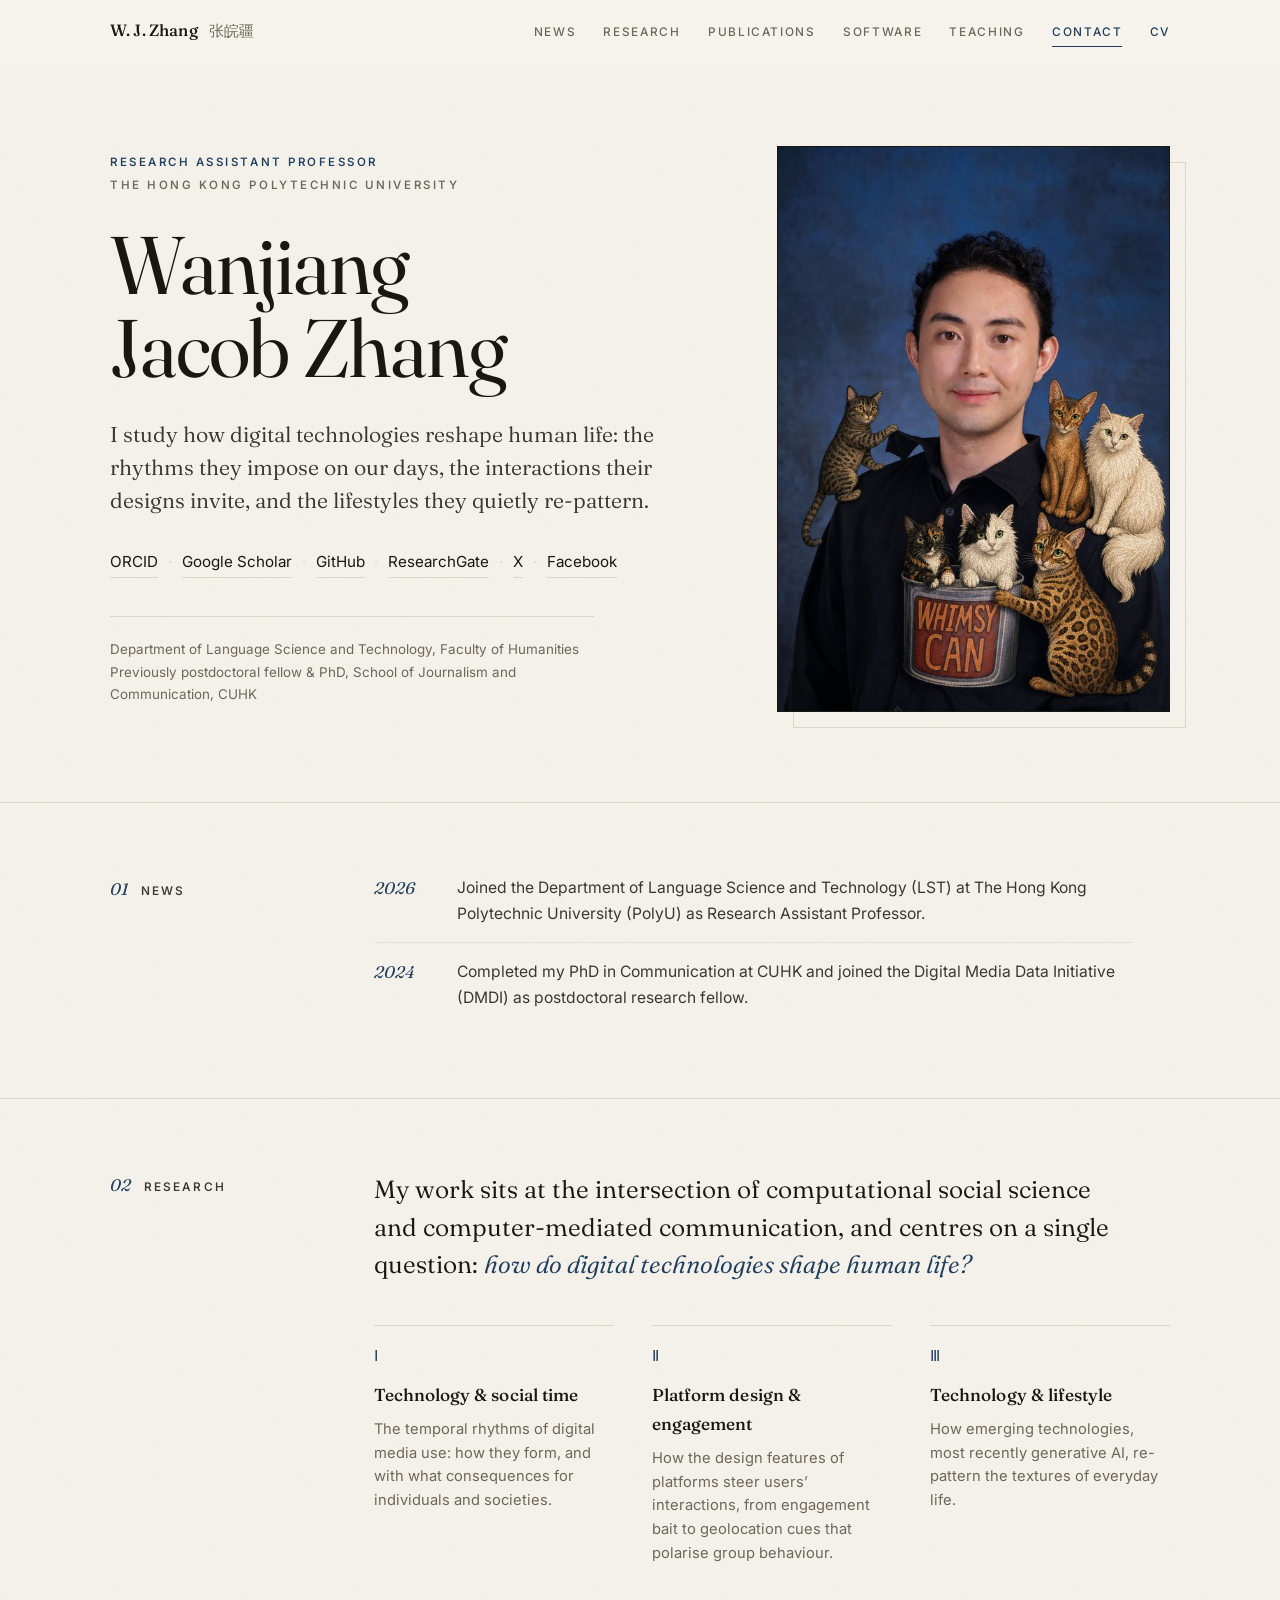
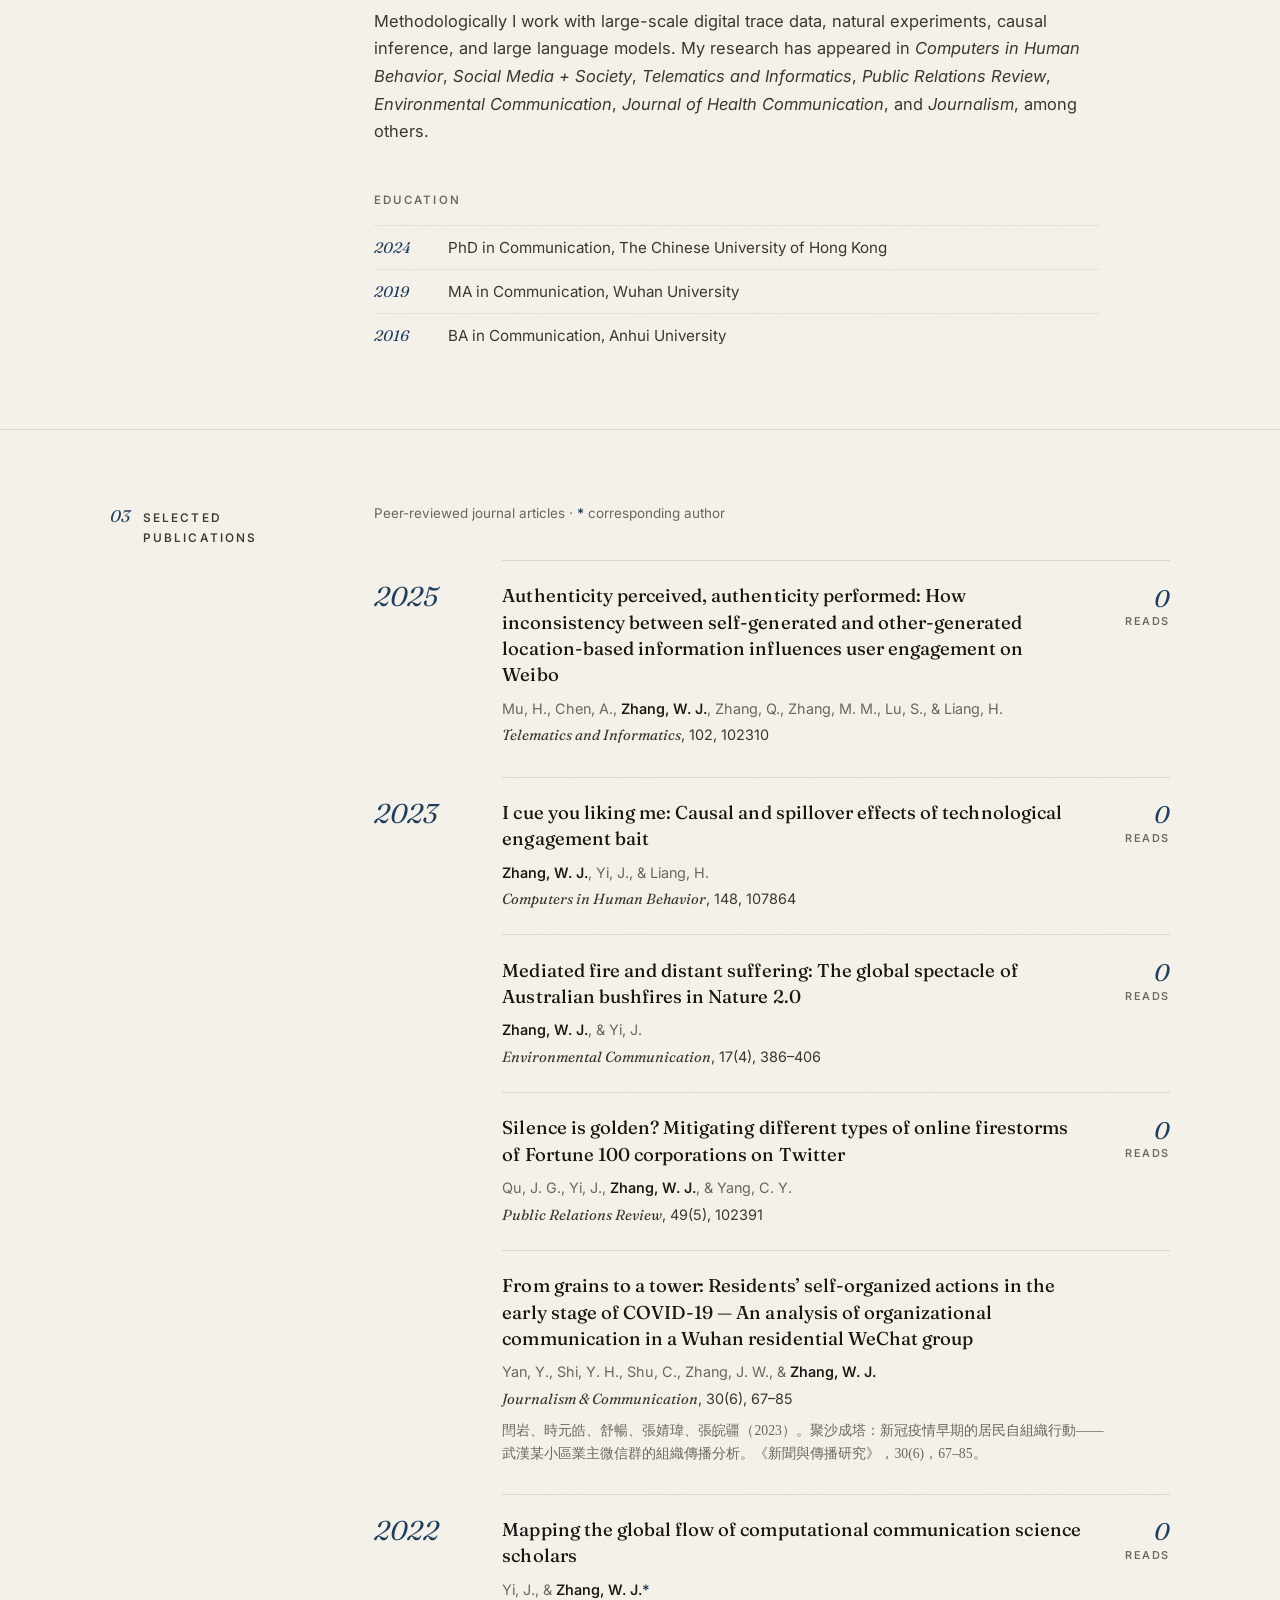
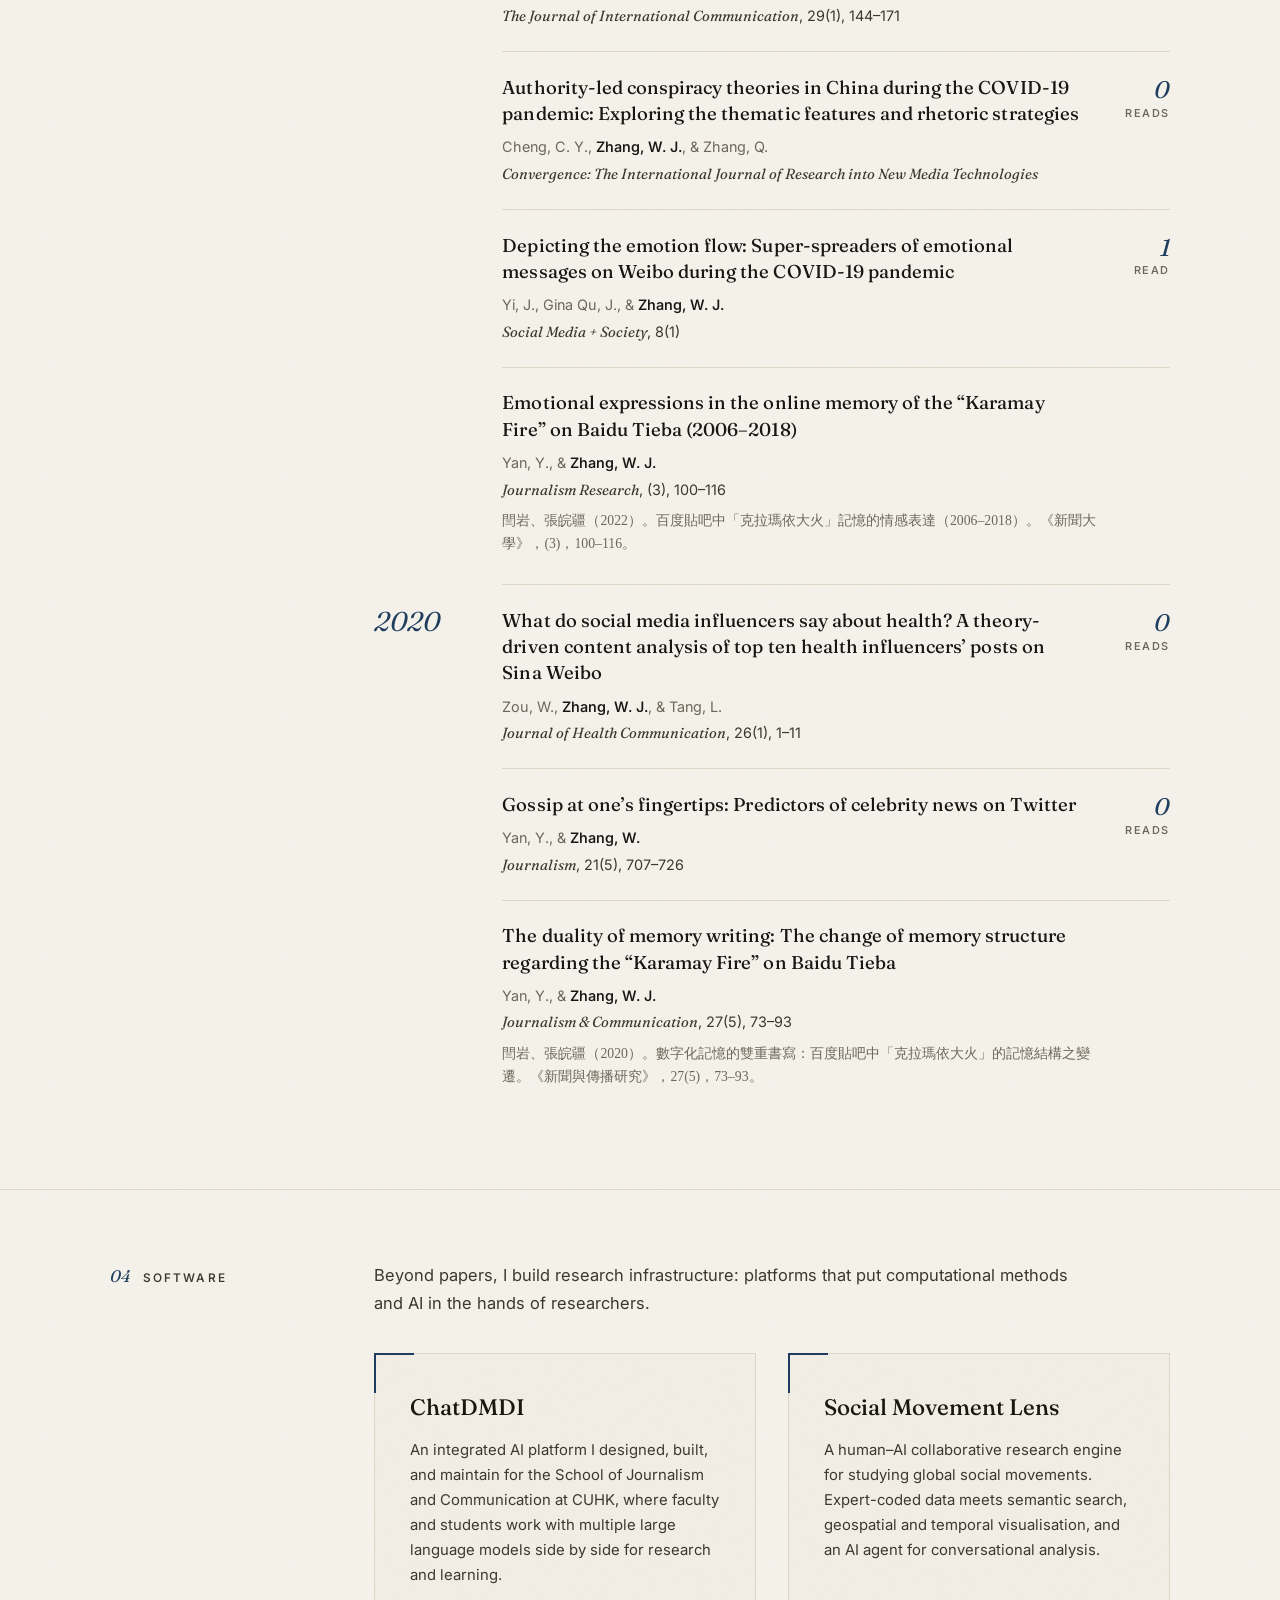
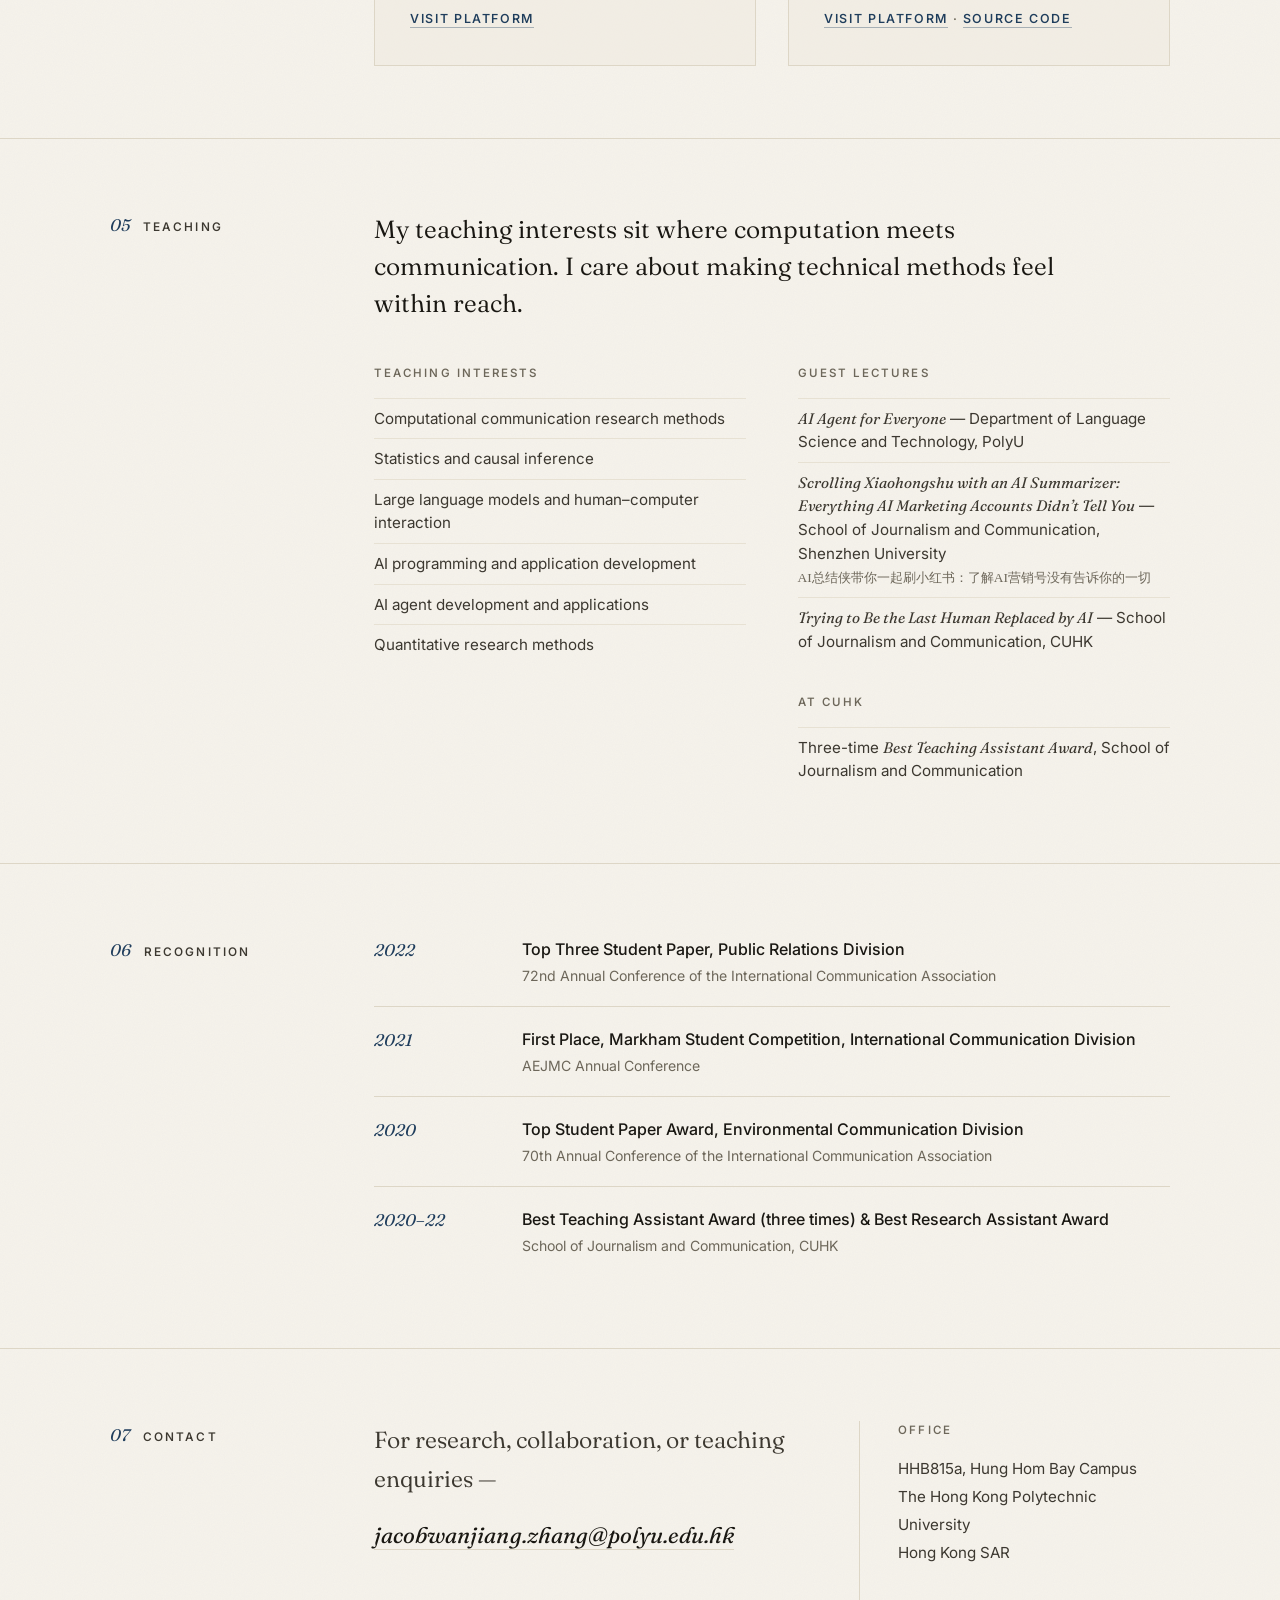
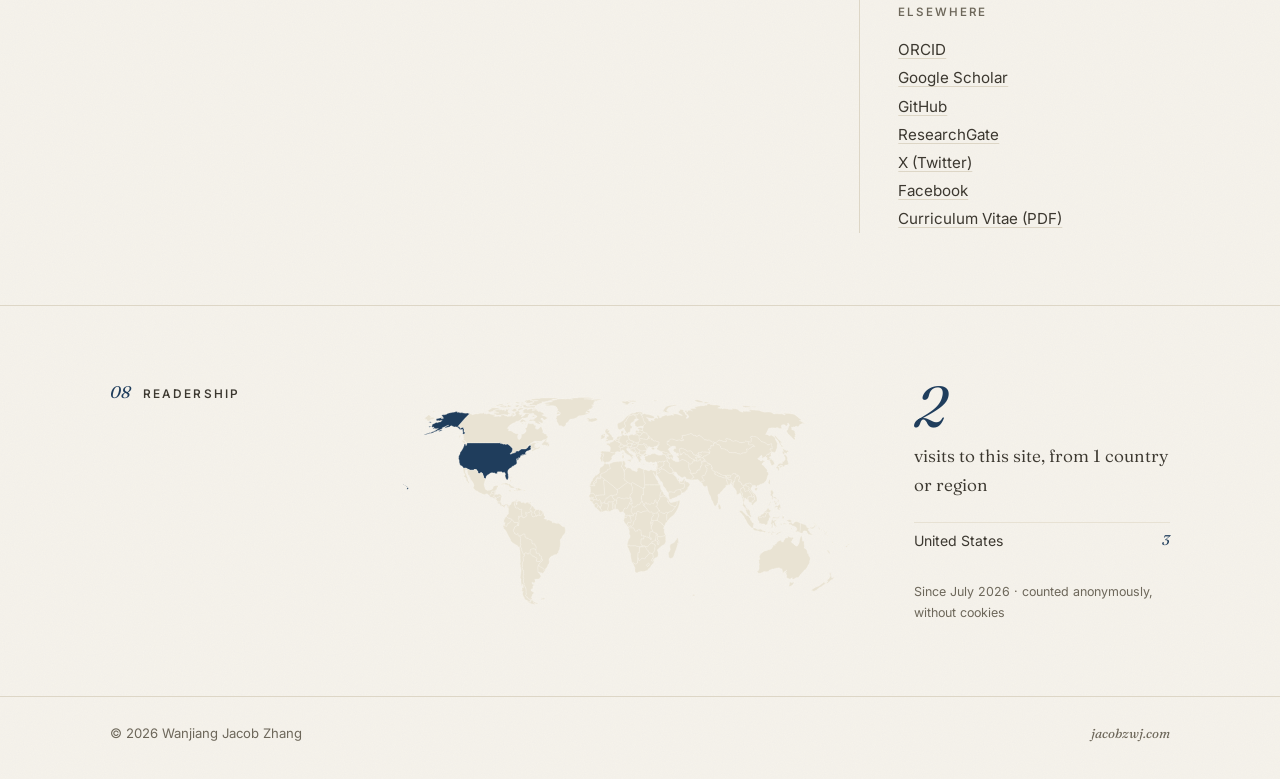
==== index.html @ de534a5e "Update guest lectures (three talks) and simplify CUHK teaching record" ====
<!DOCTYPE html>
<html lang="en">
<head>
<meta charset="utf-8">
<meta name="viewport" content="width=device-width, initial-scale=1">
<title>Wanjiang Jacob Zhang — Computational Social Science</title>
<meta name="description" content="Wanjiang Jacob Zhang (张皖疆) is a Research Assistant Professor at The Hong Kong Polytechnic University studying computational social science, computer-mediated communication, and social time.">
<meta name="keywords" content="Wanjiang Zhang, Jacob Zhang, 张皖疆, Wanjiang Jacob Zhang, PolyU, 香港理工大学, computational social science, 计算社会科学, computer-mediated communication, communication research">
<meta name="author" content="Wanjiang Jacob Zhang">
<link rel="canonical" href="https://jacobzwj.com/">
<link rel="icon" href="assets/favicon.svg" type="image/svg+xml">
<link rel="icon" href="assets/favicon-32.png" type="image/png" sizes="32x32">
<link rel="apple-touch-icon" href="assets/apple-touch-icon.png">
<link rel="preload" href="assets/fonts/fraunces.woff2" as="font" type="font/woff2" crossorigin>
<link rel="preload" href="assets/fonts/inter.woff2" as="font" type="font/woff2" crossorigin>
<meta property="og:type" content="profile">
<meta property="og:title" content="Wanjiang Jacob Zhang — Computational Social Science">
<meta property="og:description" content="Research Assistant Professor, The Hong Kong Polytechnic University. Computational social science · computer-mediated communication · social time.">
<meta property="og:url" content="https://jacobzwj.com/">
<meta property="og:image" content="https://jacobzwj.com/assets/og-card.jpg">
<meta property="og:image:width" content="1200">
<meta property="og:image:height" content="630">
<meta name="twitter:card" content="summary_large_image">
<meta name="twitter:title" content="Wanjiang Jacob Zhang — Computational Social Science">
<meta name="twitter:description" content="Research Assistant Professor, The Hong Kong Polytechnic University.">
<meta name="twitter:image" content="https://jacobzwj.com/assets/og-card.jpg">
<link rel="stylesheet" href="styles.css">
<script type="application/ld+json">
{
  "@context": "https://schema.org",
  "@type": "Person",
  "name": "Wanjiang Jacob Zhang",
  "alternateName": "张皖疆",
  "jobTitle": "Research Assistant Professor",
  "worksFor": {
    "@type": "CollegeOrUniversity",
    "name": "The Hong Kong Polytechnic University",
    "department": "Department of Language Science and Technology"
  },
  "alumniOf": ["The Chinese University of Hong Kong", "Wuhan University", "Anhui University"],
  "email": "jacobwanjiang.zhang@polyu.edu.hk",
  "url": "https://jacobzwj.com/",
  "sameAs": [
    "https://scholar.google.com/citations?user=M3GdAcYAAAAJ",
    "https://orcid.org/0000-0002-6806-8218",
    "https://github.com/Jacobzwj",
    "https://www.researchgate.net/profile/Wanjiang-Zhang",
    "https://x.com/JacobWanjiang",
    "https://www.facebook.com/zhangwanjiang.job"
  ]
}
</script>
</head>
<body>

<header class="site-head" id="top">
  <div class="wrap head-row">
    <a class="brand" href="#top">W.&thinsp;J.&thinsp;Zhang <span class="brand-cjk">张皖疆</span></a>
    <nav class="site-nav" aria-label="Sections">
      <a href="#news">News</a>
      <a href="#research">Research</a>
      <a href="#publications">Publications</a>
      <a href="#software">Software</a>
      <a href="#teaching">Teaching</a>
      <a href="#contact">Contact</a>
      <a class="nav-cv" href="assets/Wanjiang_Jacob_Zhang_CV.pdf" data-goatcounter-click="cv">CV</a>
    </nav>
  </div>
</header>

<main>

<!-- ═══════════ HERO ═══════════ -->
<section class="hero">
  <div class="wrap hero-grid">
    <div class="hero-copy">
      <p class="kicker reveal"><span class="kick-line">Research Assistant Professor</span><span class="kick-line kick-line-2">The Hong Kong Polytechnic University</span></p>
      <h1 class="reveal d1">Wanjiang<br>Jacob&nbsp;Zhang</h1>
      <p class="lede reveal d2">I study how digital technologies reshape human life: the rhythms
      they impose on our days, the interactions their designs invite, and the
      lifestyles they quietly re-pattern.</p>
      <p class="hero-links reveal d3">
        <a href="https://orcid.org/0000-0002-6806-8218" rel="me">ORCID</a>
        <span aria-hidden="true">·</span>
        <a href="https://scholar.google.com/citations?user=M3GdAcYAAAAJ" rel="me">Google&nbsp;Scholar</a>
        <span aria-hidden="true">·</span>
        <a href="https://github.com/Jacobzwj" rel="me">GitHub</a>
        <span aria-hidden="true">·</span>
        <a href="https://www.researchgate.net/profile/Wanjiang-Zhang" rel="me">ResearchGate</a>
        <span aria-hidden="true">·</span>
        <a href="https://x.com/JacobWanjiang" rel="me">X</a>
        <span aria-hidden="true">·</span>
        <a href="https://www.facebook.com/zhangwanjiang.job" rel="me">Facebook</a>
      </p>
      <p class="hero-prov reveal d4">Department of Language Science and Technology, Faculty of Humanities
      <br>Previously postdoctoral fellow &amp; PhD, School of Journalism and Communication, CUHK</p>
    </div>
    <figure class="hero-photo reveal d2">
      <img src="assets/portrait.jpg"
           srcset="assets/portrait-sm.jpg 560w, assets/portrait.jpg 980w"
           sizes="(max-width: 800px) 86vw, 400px"
           alt="Portrait of Wanjiang Jacob Zhang" width="980" height="1411">
    </figure>
  </div>
</section>

<!-- ═══════════ 01 NEWS ═══════════ -->
<section class="section" id="news">
  <div class="wrap section-grid">
    <div class="section-label">
      <span class="sec-no">01</span>
      <span class="sec-name">News</span>
    </div>
    <div class="section-body">
      <ul class="news-list">
        <li class="reveal">
          <span class="news-date">2026</span>
          <p>Joined the Department of Language Science and Technology (LST) at The Hong Kong
          Polytechnic University (PolyU) as Research Assistant Professor.</p>
        </li>
        <li class="reveal">
          <span class="news-date">2024</span>
          <p>Completed my PhD in Communication at CUHK and joined the Digital Media Data
          Initiative (DMDI) as postdoctoral research fellow.</p>
        </li>
      </ul>
    </div>
  </div>
</section>

<!-- ═══════════ 02 RESEARCH ═══════════ -->
<section class="section" id="research">
  <div class="wrap section-grid">
    <div class="section-label">
      <span class="sec-no">02</span>
      <span class="sec-name">Research</span>
    </div>
    <div class="section-body">
      <p class="prose-lg reveal">My work sits at the intersection of computational social science and
      computer-mediated communication, and centres on a single question:
      <em>how do digital technologies shape human life?</em></p>

      <div class="areas">
        <div class="area reveal">
          <span class="area-no">Ⅰ</span>
          <h3>Technology &amp; social time</h3>
          <p>The temporal rhythms of digital media use: how they form, and with
          what consequences for individuals and societies.</p>
        </div>
        <div class="area reveal">
          <span class="area-no">Ⅱ</span>
          <h3>Platform design &amp; engagement</h3>
          <p>How the design features of platforms steer users’ interactions,
          from engagement bait to geolocation cues that polarise group behaviour.</p>
        </div>
        <div class="area reveal">
          <span class="area-no">Ⅲ</span>
          <h3>Technology &amp; lifestyle</h3>
          <p>How emerging technologies, most recently generative AI,
          re-pattern the textures of everyday life.</p>
        </div>
      </div>

      <p class="prose reveal">Methodologically I work with large-scale digital trace data, natural
      experiments, causal inference, and large language models. My research has appeared in
      <em>Computers in Human Behavior</em>, <em>Social Media&nbsp;+&nbsp;Society</em>,
      <em>Telematics and Informatics</em>, <em>Public Relations Review</em>,
      <em>Environmental Communication</em>, <em>Journal of Health Communication</em>,
      and <em>Journalism</em>, among others.</p>

      <div class="edu reveal">
        <h4 class="mini-head">Education</h4>
        <ul class="edu-list">
          <li><span class="edu-year">2024</span><span>PhD in Communication, The Chinese University of Hong Kong</span></li>
          <li><span class="edu-year">2019</span><span>MA in Communication, Wuhan University</span></li>
          <li><span class="edu-year">2016</span><span>BA in Communication, Anhui University</span></li>
        </ul>
      </div>
    </div>
  </div>
</section>

<!-- ═══════════ 03 PUBLICATIONS ═══════════ -->
<section class="section" id="publications">
  <div class="wrap section-grid">
    <div class="section-label">
      <span class="sec-no">03</span>
      <span class="sec-name">Selected publications</span>
    </div>
    <div class="section-body">
      <p class="note reveal">Peer-reviewed journal articles · <span class="ast">*</span> corresponding author</p>

      <div class="year-group reveal">
        <span class="year">2025</span>
        <div class="pubs">
          <article class="pub" data-paper="paper/authenticity-weibo">
            <h3><a href="https://doi.org/10.1016/j.tele.2025.102310" data-goatcounter-click="paper/authenticity-weibo">Authenticity perceived, authenticity performed: How inconsistency between self-generated and other-generated location-based information influences user engagement on Weibo</a></h3>
            <p class="authors">Mu, H., Chen, A., <strong>Zhang, W. J.</strong>, Zhang, Q., Zhang, M. M., Lu, S., &amp; Liang, H.</p>
            <p class="meta"><em>Telematics and Informatics</em>, 102, 102310</p>
          </article>
        </div>
      </div>

      <div class="year-group reveal">
        <span class="year">2023</span>
        <div class="pubs">
          <article class="pub" data-paper="paper/engagement-bait">
            <h3><a href="https://doi.org/10.1016/j.chb.2023.107864" data-goatcounter-click="paper/engagement-bait">I cue you liking me: Causal and spillover effects of technological engagement bait</a></h3>
            <p class="authors"><strong>Zhang, W. J.</strong>, Yi, J., &amp; Liang, H.</p>
            <p class="meta"><em>Computers in Human Behavior</em>, 148, 107864</p>
          </article>
          <article class="pub" data-paper="paper/mediated-fire">
            <h3><a href="https://doi.org/10.1080/17524032.2023.2195100" data-goatcounter-click="paper/mediated-fire">Mediated fire and distant suffering: The global spectacle of Australian bushfires in Nature 2.0</a></h3>
            <p class="authors"><strong>Zhang, W. J.</strong>, &amp; Yi, J.</p>
            <p class="meta"><em>Environmental Communication</em>, 17(4), 386–406</p>
          </article>
          <article class="pub" data-paper="paper/online-firestorms">
            <h3><a href="https://doi.org/10.1016/j.pubrev.2023.102391" data-goatcounter-click="paper/online-firestorms">Silence is golden? Mitigating different types of online firestorms of Fortune 100 corporations on Twitter</a></h3>
            <p class="authors">Qu, J. G., Yi, J., <strong>Zhang, W. J.</strong>, &amp; Yang, C. Y.</p>
            <p class="meta"><em>Public Relations Review</em>, 49(5), 102391</p>
          </article>
          <article class="pub">
            <h3>From grains to a tower: Residents’ self-organized actions in the early stage of COVID-19 — An analysis of organizational communication in a Wuhan residential WeChat group</h3>
            <p class="authors">Yan, Y., Shi, Y. H., Shu, C., Zhang, J. W., &amp; <strong>Zhang, W. J.</strong></p>
            <p class="meta"><em>Journalism &amp; Communication</em>, 30(6), 67–85</p>
            <p class="zh">閆岩、時元皓、舒暢、張婧瑋、張皖疆（2023）。聚沙成塔：新冠疫情早期的居民自組織行動——武漢某小區業主微信群的組織傳播分析。《新聞與傳播研究》，30(6)，67–85。</p>
          </article>
        </div>
      </div>

      <div class="year-group reveal">
        <span class="year">2022</span>
        <div class="pubs">
          <article class="pub" data-paper="paper/ccs-scholars">
            <h3><a href="https://doi.org/10.1080/13216597.2022.2160780" data-goatcounter-click="paper/ccs-scholars">Mapping the global flow of computational communication science scholars</a></h3>
            <p class="authors">Yi, J., &amp; <strong>Zhang, W. J.</strong><span class="ast">*</span></p>
            <p class="meta"><em>The Journal of International Communication</em>, 29(1), 144–171</p>
          </article>
          <article class="pub" data-paper="paper/conspiracy-theories">
            <h3><a href="https://doi.org/10.1177/13548565221102592" data-goatcounter-click="paper/conspiracy-theories">Authority-led conspiracy theories in China during the COVID-19 pandemic: Exploring the thematic features and rhetoric strategies</a></h3>
            <p class="authors">Cheng, C. Y., <strong>Zhang, W. J.</strong>, &amp; Zhang, Q.</p>
            <p class="meta"><em>Convergence: The International Journal of Research into New Media Technologies</em></p>
          </article>
          <article class="pub" data-paper="paper/emotion-flow">
            <h3><a href="https://doi.org/10.1177/20563051221084950" data-goatcounter-click="paper/emotion-flow">Depicting the emotion flow: Super-spreaders of emotional messages on Weibo during the COVID-19 pandemic</a></h3>
            <p class="authors">Yi, J., Gina Qu, J., &amp; <strong>Zhang, W. J.</strong></p>
            <p class="meta"><em>Social Media&nbsp;+&nbsp;Society</em>, 8(1)</p>
          </article>
          <article class="pub">
            <h3>Emotional expressions in the online memory of the “Karamay Fire” on Baidu Tieba (2006–2018)</h3>
            <p class="authors">Yan, Y., &amp; <strong>Zhang, W. J.</strong></p>
            <p class="meta"><em>Journalism Research</em>, (3), 100–116</p>
            <p class="zh">閆岩、張皖疆（2022）。百度貼吧中「克拉瑪依大火」記憶的情感表達（2006–2018）。《新聞大學》，(3)，100–116。</p>
          </article>
        </div>
      </div>

      <div class="year-group reveal">
        <span class="year">2020</span>
        <div class="pubs">
          <article class="pub" data-paper="paper/health-influencers">
            <h3><a href="https://doi.org/10.1080/10810730.2020.1865486" data-goatcounter-click="paper/health-influencers">What do social media influencers say about health? A theory-driven content analysis of top ten health influencers’ posts on Sina Weibo</a></h3>
            <p class="authors">Zou, W., <strong>Zhang, W. J.</strong>, &amp; Tang, L.</p>
            <p class="meta"><em>Journal of Health Communication</em>, 26(1), 1–11</p>
          </article>
          <article class="pub" data-paper="paper/celebrity-gossip">
            <h3><a href="https://doi.org/10.1177/1464884918791349" data-goatcounter-click="paper/celebrity-gossip">Gossip at one’s fingertips: Predictors of celebrity news on Twitter</a></h3>
            <p class="authors">Yan, Y., &amp; <strong>Zhang, W.</strong></p>
            <p class="meta"><em>Journalism</em>, 21(5), 707–726</p>
          </article>
          <article class="pub">
            <h3>The duality of memory writing: The change of memory structure regarding the “Karamay Fire” on Baidu Tieba</h3>
            <p class="authors">Yan, Y., &amp; <strong>Zhang, W. J.</strong></p>
            <p class="meta"><em>Journalism &amp; Communication</em>, 27(5), 73–93</p>
            <p class="zh">閆岩、張皖疆（2020）。數字化記憶的雙重書寫：百度貼吧中「克拉瑪依大火」的記憶結構之變遷。《新聞與傳播研究》，27(5)，73–93。</p>
          </article>
        </div>
      </div>

    </div>
  </div>
</section>

<!-- ═══════════ 04 SOFTWARE ═══════════ -->
<section class="section" id="software">
  <div class="wrap section-grid">
    <div class="section-label">
      <span class="sec-no">04</span>
      <span class="sec-name">Software</span>
    </div>
    <div class="section-body">
      <p class="prose reveal soft-intro">Beyond papers, I build research infrastructure: platforms that put
      computational methods and AI in the hands of researchers.</p>

      <div class="soft-grid">
        <div class="feature reveal">
          <h3 class="feature-title"><a href="https://chatdmdi.com.cuhk.edu.hk/">ChatDMDI</a></h3>
          <p class="prose">An integrated AI platform I designed, built, and maintain for the School of
          Journalism and Communication at CUHK, where faculty and students work with
          multiple large language models side by side for research and learning.</p>
          <p class="feature-links"><a href="https://chatdmdi.com.cuhk.edu.hk/">Visit platform</a></p>
        </div>
        <div class="feature reveal">
          <h3 class="feature-title"><a href="https://social-movement-lens.vercel.app/">Social Movement Lens</a></h3>
          <p class="prose">A human–AI collaborative research engine for studying global social
          movements. Expert-coded data meets semantic search, geospatial and temporal
          visualisation, and an AI agent for conversational analysis.</p>
          <p class="feature-links"><a href="https://social-movement-lens.vercel.app/">Visit platform</a> · <a href="https://github.com/Jacobzwj/SocialMovementLens">Source code</a></p>
        </div>
      </div>

    </div>
  </div>
</section>

<!-- ═══════════ 05 TEACHING ═══════════ -->
<section class="section" id="teaching">
  <div class="wrap section-grid">
    <div class="section-label">
      <span class="sec-no">05</span>
      <span class="sec-name">Teaching</span>
    </div>
    <div class="section-body">

      <p class="prose-lg reveal">My teaching interests sit where computation meets communication.
      I care about making technical methods feel within reach.</p>

      <div class="teach-cols reveal">
        <div>
          <h4 class="mini-head">Teaching interests</h4>
          <ul class="plain-list">
            <li>Computational communication research methods</li>
            <li>Statistics and causal inference</li>
            <li>Large language models and human–computer interaction</li>
            <li>AI programming and application development</li>
            <li>AI agent development and applications</li>
            <li>Quantitative research methods</li>
          </ul>
        </div>
        <div>
          <h4 class="mini-head">Guest lectures</h4>
          <ul class="plain-list">
            <li><em>AI Agent for Everyone</em> — Department of Language Science and Technology, PolyU</li>
            <li><em>Scrolling Xiaohongshu with an AI Summarizer: Everything AI Marketing Accounts Didn’t Tell You</em> — School of Journalism and Communication, Shenzhen University<br><span class="zh-sub">AI总结侠带你一起刷小红书：了解AI营销号没有告诉你的一切</span></li>
            <li><em>Trying to Be the Last Human Replaced by AI</em> — School of Journalism and Communication, CUHK</li>
          </ul>
          <h4 class="mini-head">At CUHK</h4>
          <ul class="plain-list">
            <li>Three-time <em>Best Teaching Assistant Award</em>, School of Journalism and Communication</li>
          </ul>
        </div>
      </div>

    </div>
  </div>
</section>

<!-- ═══════════ 06 RECOGNITION ═══════════ -->
<section class="section" id="recognition">
  <div class="wrap section-grid">
    <div class="section-label">
      <span class="sec-no">06</span>
      <span class="sec-name">Recognition</span>
    </div>
    <div class="section-body">
      <ul class="awards">
        <li class="reveal">
          <span class="award-year">2022</span>
          <div>
            <p class="award-name">Top Three Student Paper, Public Relations Division</p>
            <p class="award-org">72nd Annual Conference of the International Communication Association</p>
          </div>
        </li>
        <li class="reveal">
          <span class="award-year">2021</span>
          <div>
            <p class="award-name">First Place, Markham Student Competition, International Communication Division</p>
            <p class="award-org">AEJMC Annual Conference</p>
          </div>
        </li>
        <li class="reveal">
          <span class="award-year">2020</span>
          <div>
            <p class="award-name">Top Student Paper Award, Environmental Communication Division</p>
            <p class="award-org">70th Annual Conference of the International Communication Association</p>
          </div>
        </li>
        <li class="reveal">
          <span class="award-year">2020–22</span>
          <div>
            <p class="award-name">Best Teaching Assistant Award (three times) &amp; Best Research Assistant Award</p>
            <p class="award-org">School of Journalism and Communication, CUHK</p>
          </div>
        </li>
      </ul>
    </div>
  </div>
</section>

<!-- ═══════════ 06 CONTACT ═══════════ -->
<section class="section contact" id="contact">
  <div class="wrap section-grid">
    <div class="section-label">
      <span class="sec-no">07</span>
      <span class="sec-name">Contact</span>
    </div>
    <div class="section-body">
      <div class="contact-grid">
        <div class="reveal">
          <p class="contact-lede">For research, collaboration, or teaching enquiries —</p>
          <p class="contact-email"><a href="mailto:jacobwanjiang.zhang@polyu.edu.hk">jacobwanjiang.zhang@polyu.edu.hk</a></p>
        </div>
        <div class="contact-side reveal">
          <div>
            <h4 class="mini-head">Office</h4>
            <p class="prose">HHB815a, Hung Hom Bay Campus<br>
            The Hong Kong Polytechnic University<br>Hong Kong SAR</p>
          </div>
          <div>
            <h4 class="mini-head">Elsewhere</h4>
            <p class="prose">
              <a href="https://orcid.org/0000-0002-6806-8218">ORCID</a><br>
              <a href="https://scholar.google.com/citations?user=M3GdAcYAAAAJ">Google Scholar</a><br>
              <a href="https://github.com/Jacobzwj">GitHub</a><br>
              <a href="https://www.researchgate.net/profile/Wanjiang-Zhang">ResearchGate</a><br>
              <a href="https://x.com/JacobWanjiang">X (Twitter)</a><br>
              <a href="https://www.facebook.com/zhangwanjiang.job">Facebook</a><br>
              <a href="assets/Wanjiang_Jacob_Zhang_CV.pdf" data-goatcounter-click="cv">Curriculum Vitae (PDF)</a>
            </p>
          </div>
        </div>
      </div>
    </div>
  </div>
</section>

<!-- ═══════════ 08 READERSHIP ═══════════ -->
<section class="section readership" id="readership">
  <div class="wrap section-grid">
    <div class="section-label">
      <span class="sec-no">08</span>
      <span class="sec-name">Readership</span>
    </div>
    <div class="section-body">
      <div class="reader-grid">
        <figure class="reader-map reveal" id="reader-map" aria-label="World map of visitor locations"></figure>
        <div class="reader-side reveal">
          <p class="reader-count"><span class="reader-big" id="r-visits">—</span></p>
          <p class="reader-sub">visits to this site<span id="r-countries"></span></p>
          <ul class="reader-top" id="r-top"></ul>
          <p class="reader-note">Since July 2026 · counted anonymously, without cookies</p>
        </div>
      </div>
    </div>
  </div>
</section>

</main>

<footer class="site-foot">
  <div class="wrap foot-row">
    <p>© 2026 Wanjiang Jacob Zhang</p>
    <p class="foot-colophon">jacobzwj.com</p>
  </div>
</footer>

<script src="script.js" defer></script>
<script data-goatcounter="https://jacobzwj.goatcounter.com/count" async src="https://gc.zgo.at/count.js"></script>
</body>
</html>
---- styles.css ----
/* ─────────────────────────────────────────────
   Wanjiang Jacob Zhang · jacobzwj.com
   Editorial system: warm paper, ink, Prussian blue.
   Set in Fraunces (display) & Inter (text).
   ───────────────────────────────────────────── */

@font-face {
  font-family: "Fraunces";
  src: url("assets/fonts/fraunces.woff2") format("woff2");
  font-weight: 300 700;
  font-style: normal;
  font-display: swap;
}
@font-face {
  font-family: "Fraunces";
  src: url("assets/fonts/fraunces-italic.woff2") format("woff2");
  font-weight: 300 700;
  font-style: italic;
  font-display: swap;
}
@font-face {
  font-family: "Inter";
  src: url("assets/fonts/inter.woff2") format("woff2");
  font-weight: 300 700;
  font-style: normal;
  font-display: swap;
}
@font-face {
  font-family: "Inter";
  src: url("assets/fonts/inter-italic.woff2") format("woff2");
  font-weight: 300 700;
  font-style: italic;
  font-display: swap;
}

:root {
  --paper: #f6f3ec;
  --paper-deep: #efeadf;
  --ink: #191712;
  --ink-soft: #3c3830;
  --muted: #6d675a;
  --line: #ddd6c6;
  --line-soft: #e7e1d3;
  --accent: #1f3d5c;
  --accent-soft: #48627e;
  --serif: "Fraunces", "Songti SC", "SimSun", Georgia, serif;
  --sans: "Inter", "PingFang SC", "Microsoft YaHei", system-ui, sans-serif;
  --cjk-serif: "Songti SC", "STSong", "SimSun", serif;
}

* { margin: 0; padding: 0; box-sizing: border-box; }

html { scroll-behavior: smooth; scroll-padding-top: 5.5rem; }

body {
  font-family: var(--sans);
  font-optical-sizing: auto;
  font-size: 16.5px;
  line-height: 1.68;
  color: var(--ink);
  background-color: var(--paper);
  background-image: url("data:image/svg+xml,%3Csvg xmlns='http://www.w3.org/2000/svg' width='240' height='240'%3E%3Cfilter id='n'%3E%3CfeTurbulence type='fractalNoise' baseFrequency='0.9' numOctaves='2' stitchTiles='stitch'/%3E%3CfeColorMatrix values='0 0 0 0 0.35 0 0 0 0 0.33 0 0 0 0 0.28 0 0 0 0.045 0'/%3E%3C/filter%3E%3Crect width='240' height='240' filter='url(%23n)'/%3E%3C/svg%3E");
  -webkit-font-smoothing: antialiased;
  text-rendering: optimizeLegibility;
}

::selection { background: rgba(31, 61, 92, .18); }

.wrap {
  max-width: 1180px;
  margin-inline: auto;
  padding-inline: clamp(22px, 5vw, 60px);
}

a { color: inherit; }

/* ── Header ─────────────────────────────── */

.site-head {
  position: sticky;
  top: 0;
  z-index: 20;
  background: color-mix(in srgb, var(--paper) 92%, transparent);
  backdrop-filter: blur(6px);
  border-bottom: 1px solid transparent;
  transition: border-color .3s ease;
}
.site-head.scrolled { border-bottom-color: var(--line); }

.head-row {
  display: flex;
  align-items: baseline;
  justify-content: space-between;
  gap: 1rem;
  padding-block: 1.05rem;
}

.brand {
  font-family: var(--serif);
  font-weight: 500;
  font-size: 1.02rem;
  letter-spacing: .01em;
  text-decoration: none;
}
.brand-cjk {
  font-family: var(--cjk-serif);
  font-weight: 400;
  color: var(--muted);
  margin-left: .45em;
  font-size: .92em;
}

.site-nav {
  display: flex;
  gap: clamp(.9rem, 2.4vw, 1.7rem);
  font-size: .74rem;
  font-weight: 500;
  letter-spacing: .14em;
  text-transform: uppercase;
}
.site-nav a {
  text-decoration: none;
  color: var(--muted);
  padding-block: .2rem;
  border-bottom: 1px solid transparent;
  transition: color .25s ease, border-color .25s ease;
}
.site-nav a:hover { color: var(--ink); }
.site-nav a.active { color: var(--accent); border-bottom-color: var(--accent); }
.site-nav .nav-cv { color: var(--accent); }
.site-nav .nav-cv:hover { border-bottom-color: var(--accent); }

/* ── Hero ───────────────────────────────── */

.hero { padding-block: clamp(3.5rem, 9vh, 7rem) clamp(4rem, 10vh, 7.5rem); }

.hero-grid {
  display: grid;
  grid-template-columns: minmax(0, 1.2fr) minmax(0, .8fr);
  gap: clamp(2.5rem, 6vw, 5.5rem);
  align-items: center;
}

.kicker {
  font-size: .72rem;
  font-weight: 550;
  letter-spacing: .22em;
  text-transform: uppercase;
  color: var(--accent);
  margin-bottom: 1.6rem;
}
.kick-line { display: block; line-height: 2; }
.kick-line-2 { color: var(--muted); }

h1 {
  font-family: var(--serif);
  font-weight: 380;
  font-size: clamp(2.9rem, 6.5vw, 5.1rem);
  line-height: 1.02;
  letter-spacing: -.015em;
  margin-bottom: 1.8rem;
}

.lede {
  font-family: var(--serif);
  font-weight: 350;
  font-size: clamp(1.14rem, 1.9vw, 1.34rem);
  line-height: 1.55;
  color: var(--ink-soft);
  max-width: 34em;
  margin-bottom: 2rem;
}

.hero-links {
  font-size: .95rem;
  display: flex;
  flex-wrap: wrap;
  gap: .65em;
  align-items: baseline;
  margin-bottom: 2.4rem;
}
.hero-links a {
  text-decoration: none;
  border-bottom: 1px solid var(--line);
  padding-bottom: .1em;
  transition: border-color .25s ease, color .25s ease;
}
.hero-links a:hover { color: var(--accent); border-bottom-color: var(--accent); }
.hero-links span { color: var(--line); }

.hero-prov {
  font-size: .84rem;
  line-height: 1.7;
  color: var(--muted);
  padding-top: 1.3rem;
  border-top: 1px solid var(--line);
  max-width: 36em;
}

.hero-photo {
  position: relative;
  justify-self: end;
  width: min(100%, 400px);
}
.hero-photo img {
  display: block;
  width: 100%;
  height: auto;
  border: 1px solid var(--ink);
}
.hero-photo::after {
  content: "";
  position: absolute;
  inset: 0;
  translate: 16px 16px;
  border: 1px solid var(--line);
  z-index: -1;
}
.cjk-vert {
  position: absolute;
  top: .2rem;
  left: -2.3rem;
  writing-mode: vertical-rl;
  font-family: var(--cjk-serif);
  font-size: .95rem;
  letter-spacing: .55em;
  color: var(--muted);
}

/* ── Sections ───────────────────────────── */

.section { border-top: 1px solid var(--line); padding-block: clamp(3.6rem, 8vh, 6.2rem); }

.section-grid {
  display: grid;
  grid-template-columns: 200px minmax(0, 1fr);
  gap: clamp(2rem, 5vw, 4.5rem);
  align-items: start;
}

.section-label {
  position: sticky;
  top: 5.4rem;
  display: flex;
  align-items: baseline;
  gap: .8rem;
}
.sec-no {
  font-family: var(--serif);
  font-style: italic;
  font-weight: 400;
  font-size: 1.05rem;
  color: var(--accent);
}
.sec-name {
  font-size: .74rem;
  font-weight: 550;
  letter-spacing: .18em;
  text-transform: uppercase;
  color: var(--ink-soft);
}

.prose { max-width: 44em; color: var(--ink-soft); }
.prose a { color: var(--accent); text-decoration-color: color-mix(in srgb, var(--accent) 40%, transparent); text-underline-offset: .18em; }
.prose a:hover { text-decoration-color: var(--accent); }

.prose-lg {
  font-family: var(--serif);
  font-weight: 350;
  font-size: clamp(1.25rem, 2.2vw, 1.55rem);
  line-height: 1.5;
  max-width: 30em;
  margin-bottom: 2.6rem;
}
.prose-lg em { font-style: italic; color: var(--accent); }

/* Research areas */

.areas {
  display: grid;
  grid-template-columns: repeat(3, minmax(0, 1fr));
  gap: clamp(1.4rem, 3vw, 2.6rem);
  margin-bottom: 2.6rem;
}
.area { border-top: 1px solid var(--line); padding-top: 1.1rem; }
.area-no {
  font-family: var(--cjk-serif);
  display: block;
  font-size: .95rem;
  color: var(--accent);
  margin-bottom: .7rem;
}
.area h3 {
  font-family: var(--serif);
  font-weight: 500;
  font-size: 1.08rem;
  margin-bottom: .55rem;
  letter-spacing: .002em;
}
.area p { font-size: .92rem; line-height: 1.62; color: var(--muted); }

.edu { margin-top: 2.8rem; }

.mini-head {
  font-size: .72rem;
  font-weight: 550;
  letter-spacing: .18em;
  text-transform: uppercase;
  color: var(--muted);
  margin-bottom: .9rem;
}

.edu-list { list-style: none; max-width: 44em; }
.edu-list li {
  display: flex;
  gap: 1.6rem;
  padding-block: .55rem;
  border-top: 1px solid var(--line-soft);
  font-size: .95rem;
  color: var(--ink-soft);
}
.edu-year {
  font-family: var(--serif);
  font-style: italic;
  color: var(--accent);
  min-width: 3rem;
}

/* News */

.news-list { list-style: none; max-width: 46em; }
.news-list li {
  display: flex;
  gap: 1.8rem;
  padding-block: .95rem;
  border-top: 1px solid var(--line-soft);
}
.news-list li:first-child { border-top: none; padding-top: 0; }
.news-date {
  font-family: var(--serif);
  font-style: italic;
  color: var(--accent);
  font-size: 1.05rem;
  min-width: 3.4rem;
  line-height: 1.55;
}
.news-list p { color: var(--ink-soft); font-size: .98rem; }
.news-list em { font-family: var(--serif); }

/* Publications */

.note { font-size: .84rem; color: var(--muted); margin-bottom: 2.2rem; }
.ast { color: var(--accent); font-weight: 600; }

.year-group {
  display: grid;
  grid-template-columns: 90px minmax(0, 1fr);
  gap: clamp(1rem, 3vw, 2.5rem);
  margin-bottom: .4rem;
}
.year {
  font-family: var(--serif);
  font-style: italic;
  font-weight: 380;
  font-size: 1.7rem;
  color: var(--accent);
  line-height: 1;
  padding-top: 1.45rem;
  position: sticky;
  top: 5.4rem;
}

.pub {
  padding-block: 1.4rem;
  border-top: 1px solid var(--line);
}
.pub h3 {
  font-family: var(--serif);
  font-weight: 450;
  font-size: 1.16rem;
  line-height: 1.42;
  letter-spacing: .002em;
  margin-bottom: .5rem;
  max-width: 40em;
  padding-right: 5.5rem;
}
.pub h3 a {
  text-decoration: none;
  background-image: linear-gradient(currentColor, currentColor);
  background-size: 0% 1px;
  background-repeat: no-repeat;
  background-position: 0 96%;
  transition: background-size .35s ease, color .25s ease;
}
.pub h3 a:hover { color: var(--accent); background-size: 100% 1px; }
.pub .authors { font-size: .9rem; color: var(--muted); margin-bottom: .15rem; }
.pub .authors strong { color: var(--ink); font-weight: 550; }
.pub .meta { font-size: .9rem; color: var(--ink-soft); }
.pub .meta em { font-family: var(--serif); font-size: 1.02em; }
.pub .zh {
  font-family: var(--cjk-serif);
  font-size: .86rem;
  color: var(--muted);
  margin-top: .45rem;
  max-width: 44em;
}

/* Software */

.soft-intro { margin-bottom: 2.2rem; }

.soft-grid {
  display: grid;
  grid-template-columns: repeat(2, minmax(0, 1fr));
  gap: clamp(1.2rem, 2.5vw, 2rem);
}

.feature {
  border: 1px solid var(--line);
  padding: clamp(1.4rem, 3vw, 2.2rem);
  position: relative;
  background: color-mix(in srgb, var(--paper-deep) 55%, transparent);
  display: flex;
  flex-direction: column;
  gap: .7rem;
}
.feature::before {
  content: "";
  position: absolute;
  top: -1px; left: -1px;
  width: 2.4rem; height: 2.4rem;
  border-top: 2px solid var(--accent);
  border-left: 2px solid var(--accent);
}
.feature-title {
  font-family: var(--serif);
  font-weight: 480;
  font-size: 1.4rem;
}
.feature-title a { text-decoration: none; transition: color .25s ease; }
.feature-title a:hover { color: var(--accent); }
.feature .prose { font-size: .93rem; }

.feature-links {
  margin-top: auto;
  padding-top: .6rem;
  font-size: .78rem;
  font-weight: 550;
  letter-spacing: .13em;
  text-transform: uppercase;
  color: var(--muted);
}
.feature-links a {
  color: var(--accent);
  text-decoration: none;
  border-bottom: 1px solid color-mix(in srgb, var(--accent) 35%, transparent);
  padding-bottom: .12em;
  transition: border-color .25s ease;
}
.feature-links a:hover { border-bottom-color: var(--accent); }

/* Teaching */

.teach-cols {
  display: grid;
  grid-template-columns: repeat(2, minmax(0, 1fr));
  gap: clamp(1.8rem, 4vw, 3.4rem);
}
.teach-cols .mini-head:not(:first-child) { margin-top: 2rem; }
.plain-list { list-style: none; }
.plain-list li {
  font-size: .95rem;
  color: var(--ink-soft);
  padding-block: .5rem;
  border-top: 1px solid var(--line-soft);
  line-height: 1.55;
}
.plain-list em { font-family: var(--serif); }
.zh-sub {
  font-family: var(--cjk-serif);
  font-size: .84rem;
  color: var(--muted);
}

/* Recognition */

.awards { list-style: none; }
.awards li {
  display: grid;
  grid-template-columns: 110px minmax(0, 1fr);
  gap: clamp(1rem, 3vw, 2.5rem);
  padding-block: 1.15rem;
  border-top: 1px solid var(--line);
}
.awards li:first-child { border-top: none; padding-top: 0; }
.award-year {
  font-family: var(--serif);
  font-style: italic;
  color: var(--accent);
  font-size: 1.05rem;
}
.award-name { font-weight: 500; font-size: 1rem; margin-bottom: .1rem; }
.award-org { font-size: .88rem; color: var(--muted); }

/* Contact */

.contact-grid {
  display: grid;
  grid-template-columns: minmax(0, 1.15fr) minmax(0, .85fr);
  gap: clamp(2rem, 5vw, 4.5rem);
  align-items: start;
}
.contact-side {
  display: flex;
  flex-direction: column;
  gap: 2.2rem;
  padding-left: clamp(0px, 3vw, 2.5rem);
  border-left: 1px solid var(--line);
}

.contact-lede {
  font-family: var(--serif);
  font-weight: 350;
  font-size: clamp(1.2rem, 2vw, 1.45rem);
  color: var(--ink-soft);
  margin-bottom: 1.1rem;
}
.contact-email { margin-bottom: 0; overflow-wrap: anywhere; }
.contact-email a {
  font-family: var(--serif);
  font-style: italic;
  font-weight: 400;
  font-size: clamp(1.15rem, 1.75vw, 1.5rem);
  letter-spacing: .002em;
  text-decoration: none;
  border-bottom: 1px solid var(--line);
  transition: color .25s ease, border-color .25s ease;
}
.contact-email a:hover { color: var(--accent); border-bottom-color: var(--accent); }

.contact-side .prose { font-size: .95rem; line-height: 1.85; }
.contact-side a { color: var(--ink-soft); text-underline-offset: .18em; text-decoration-color: var(--line); }
.contact-side a:hover { color: var(--accent); text-decoration-color: var(--accent); }

/* Readership */

.reader-grid {
  display: grid;
  grid-template-columns: minmax(0, 1.3fr) minmax(0, .7fr);
  gap: clamp(2rem, 5vw, 4.5rem);
  align-items: center;
}
.reader-map { margin: 0; }
.reader-map svg { display: block; width: 100%; height: auto; }
.reader-map .mc { fill: #e9e3d3; stroke: var(--paper); stroke-width: .6; }
.reader-map .mc-dot { fill: transparent; stroke: none; }
.reader-map .mc.v1 { fill: #aebccd; }
.reader-map .mc.v2 { fill: #6d87a3; }
.reader-map .mc.v3 { fill: var(--accent); }

.reader-big {
  font-family: var(--serif);
  font-style: italic;
  font-weight: 380;
  font-size: clamp(2.6rem, 4.5vw, 3.6rem);
  line-height: 1;
  color: var(--accent);
}
.reader-sub {
  font-family: var(--serif);
  font-weight: 350;
  font-size: 1.08rem;
  color: var(--ink-soft);
  margin-top: .35rem;
  margin-bottom: 1.4rem;
}
.reader-top { list-style: none; max-width: 20em; margin-bottom: 1.4rem; }
.reader-top li {
  display: flex;
  justify-content: space-between;
  gap: 1rem;
  font-size: .88rem;
  color: var(--ink-soft);
  padding-block: .4rem;
  border-top: 1px solid var(--line-soft);
}
.reader-top li span:last-child {
  font-family: var(--serif);
  font-style: italic;
  color: var(--accent);
}
.reader-note { font-size: .78rem; color: var(--muted); }

/* Per-paper read counts */

.pub { position: relative; }
.pub-reads {
  position: absolute;
  top: 1.55rem;
  right: 0;
  font-size: .68rem;
  font-weight: 550;
  letter-spacing: .14em;
  text-transform: uppercase;
  color: var(--muted);
  text-align: right;
  white-space: nowrap;
}
.pub-reads .n {
  display: block;
  font-family: var(--serif);
  font-style: italic;
  font-weight: 400;
  font-size: 1.5rem;
  letter-spacing: 0;
  text-transform: none;
  color: var(--accent);
  line-height: 1.1;
}

/* Footer */

.site-foot { border-top: 1px solid var(--line); padding-block: 1.6rem 2.2rem; }
.foot-row {
  display: flex;
  justify-content: space-between;
  gap: 1rem;
  flex-wrap: wrap;
  font-size: .82rem;
  color: var(--muted);
}
.foot-colophon { font-family: var(--serif); font-style: italic; }

/* ── Reveal on scroll ───────────────────── */

.reveal { opacity: 0; transform: translateY(12px); transition: opacity .7s ease, transform .7s ease; }
.reveal.in { opacity: 1; transform: none; }
.d1 { transition-delay: .08s; }
.d2 { transition-delay: .16s; }
.d3 { transition-delay: .24s; }
.d4 { transition-delay: .32s; }

@media (prefers-reduced-motion: reduce) {
  html { scroll-behavior: auto; }
  .reveal { opacity: 1; transform: none; transition: none; }
}

/* ── Responsive ─────────────────────────── */

@media (max-width: 900px) {
  .hero-grid { grid-template-columns: 1fr; }
  .hero-photo { justify-self: start; margin-left: 2.3rem; width: min(78vw, 360px); }
  .section-grid { grid-template-columns: 1fr; gap: 1.6rem; }
  .section-label { position: static; }
  .areas { grid-template-columns: 1fr; gap: 1.2rem; }
  .teach-cols, .soft-grid, .contact-grid, .reader-grid { grid-template-columns: 1fr; }
  .contact-side { border-left: none; padding-left: 0; gap: 1.6rem; }
  .year-group { grid-template-columns: 1fr; gap: 0; }
  .year { position: static; padding-top: 1.6rem; font-size: 1.45rem; }
}

/* ── Print ──────────────────────────────── */

@media print {
  body { background: #fff; font-size: 10.5pt; color: #000; }
  .site-head, .hero-links, .hero-photo, #readership, .site-foot,
  .pub-reads, .contact-lede { display: none !important; }
  .reveal { opacity: 1 !important; transform: none !important; }
  .hero { padding-block: 0 1.5rem; }
  .hero-grid, .section-grid, .areas, .teach-cols, .contact-grid,
  .year-group, .soft-grid { display: block; }
  .section { padding-block: 1.4rem; }
  .section-label { position: static; margin-bottom: .8rem; }
  .year { position: static; padding-top: 1rem; }
  .contact-side { border-left: none; padding-left: 0; }
  .pub, .awards li, .news-list li { break-inside: avoid; }
  a { color: inherit; text-decoration: none; }
  .contact-email a { font-size: 1.2rem; }
}

@media (max-width: 640px) {
  .head-row { flex-direction: column; align-items: flex-start; gap: .5rem; padding-block: .85rem; }
  .site-nav { flex-wrap: wrap; gap: .8rem 1.1rem; }
  html { scroll-padding-top: 7.5rem; }
  .awards li { grid-template-columns: 1fr; gap: .15rem; }
  .pub h3 { padding-right: 0; }
  .pub-reads { position: static; display: flex; align-items: baseline; gap: .45em; margin-top: .55rem; }
  .pub-reads .n { display: inline; font-size: 1.05rem; }
}
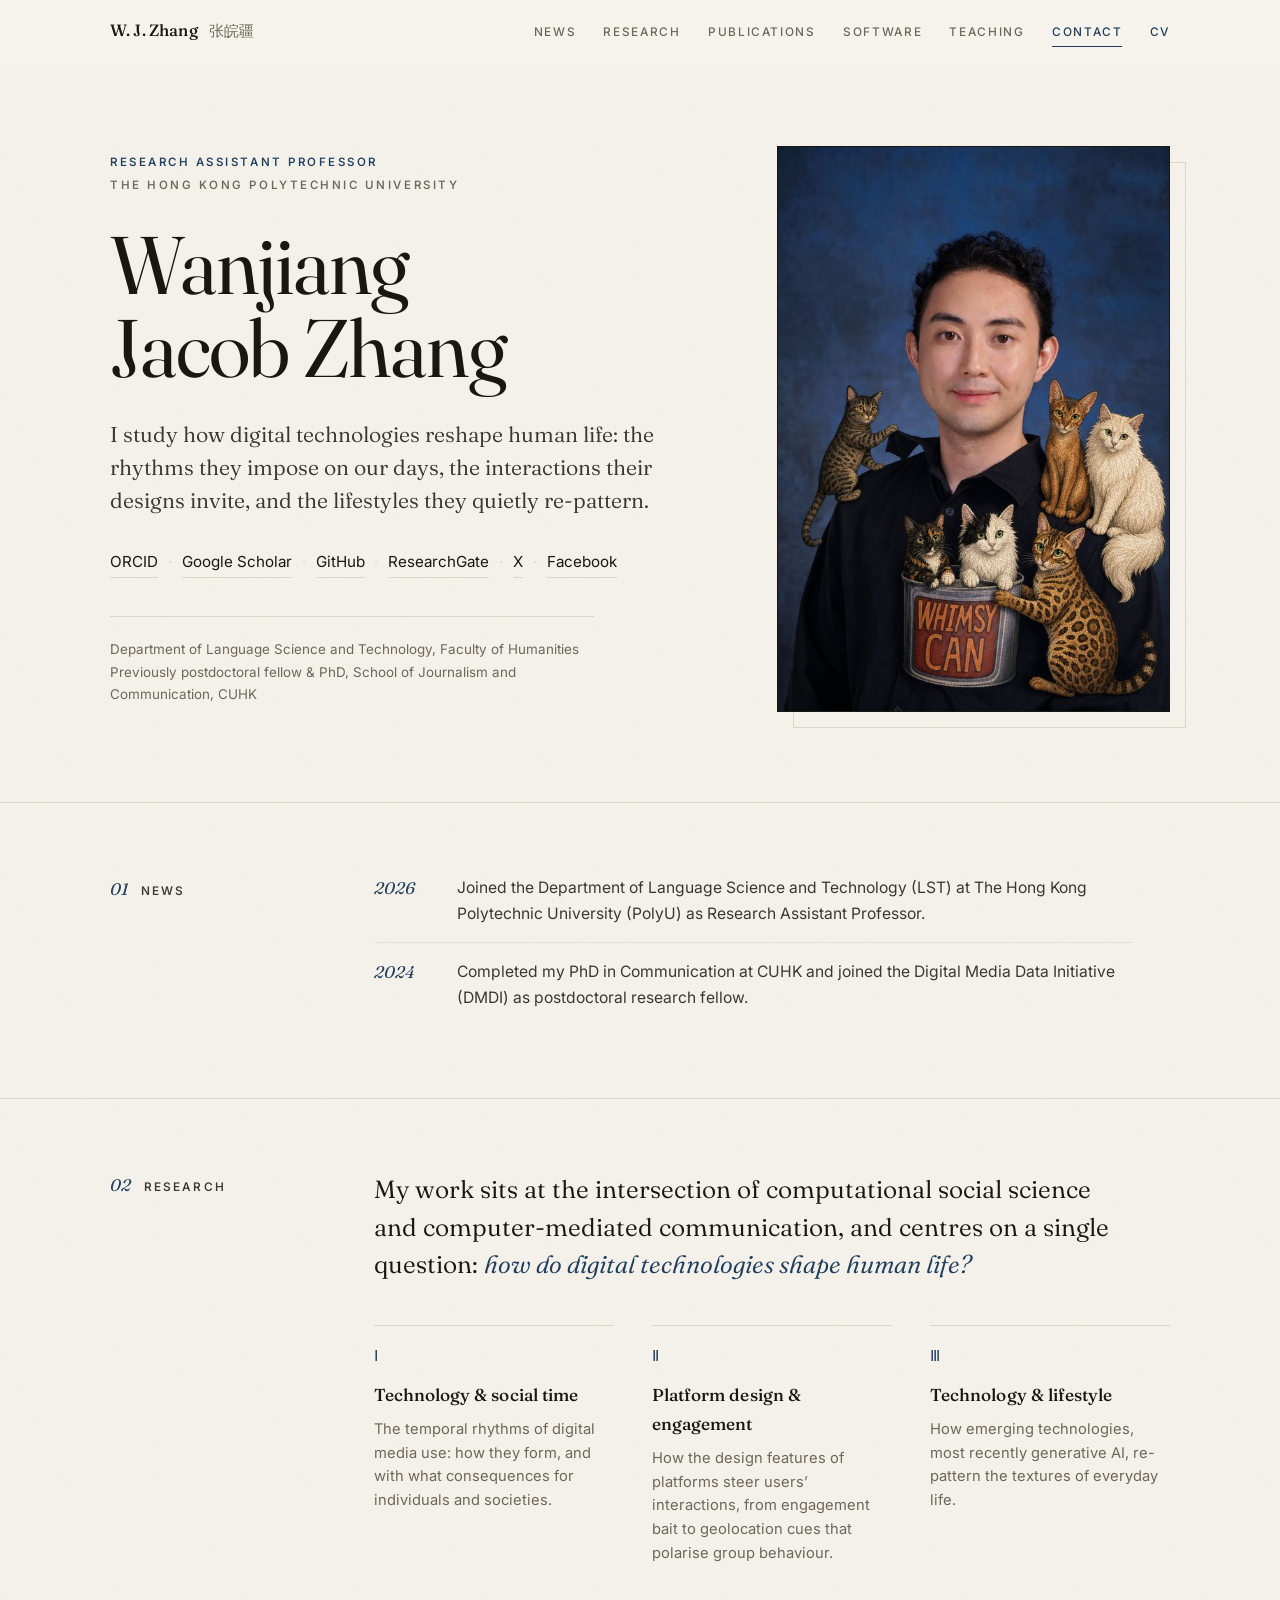
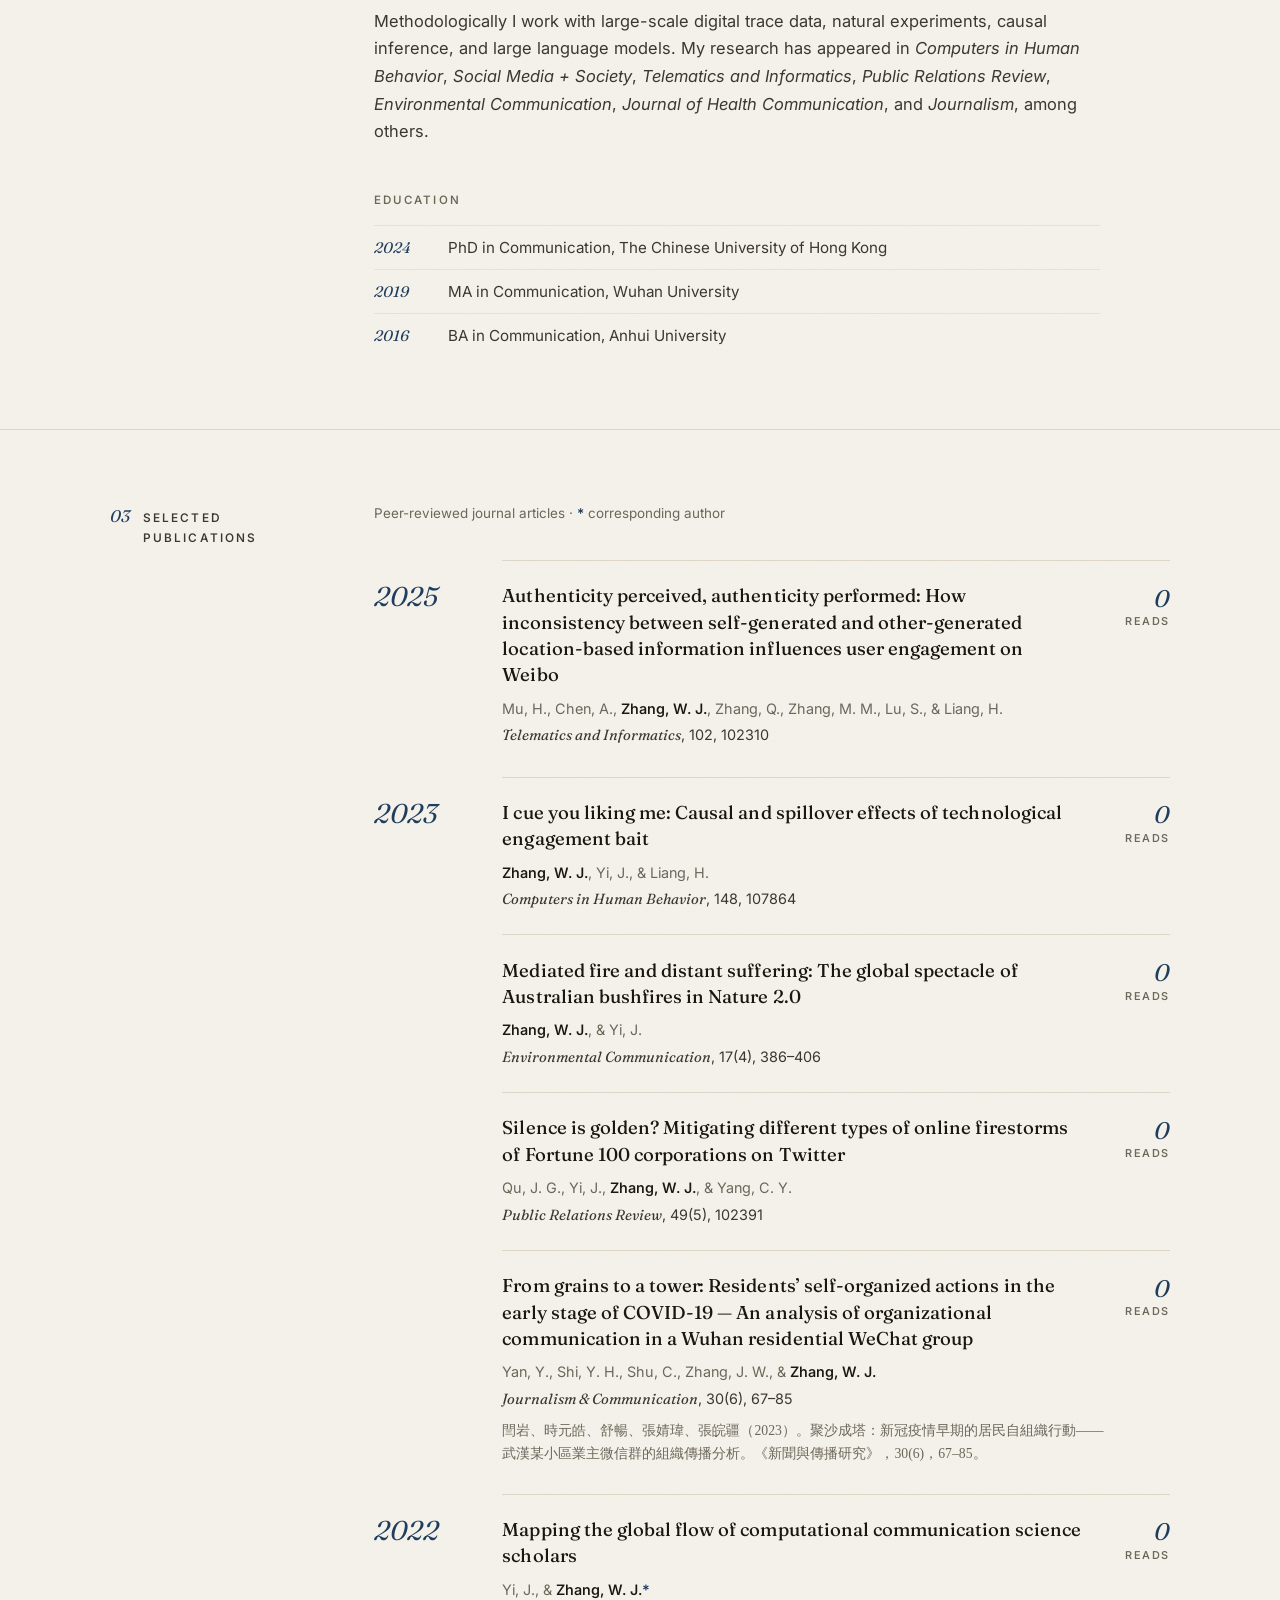
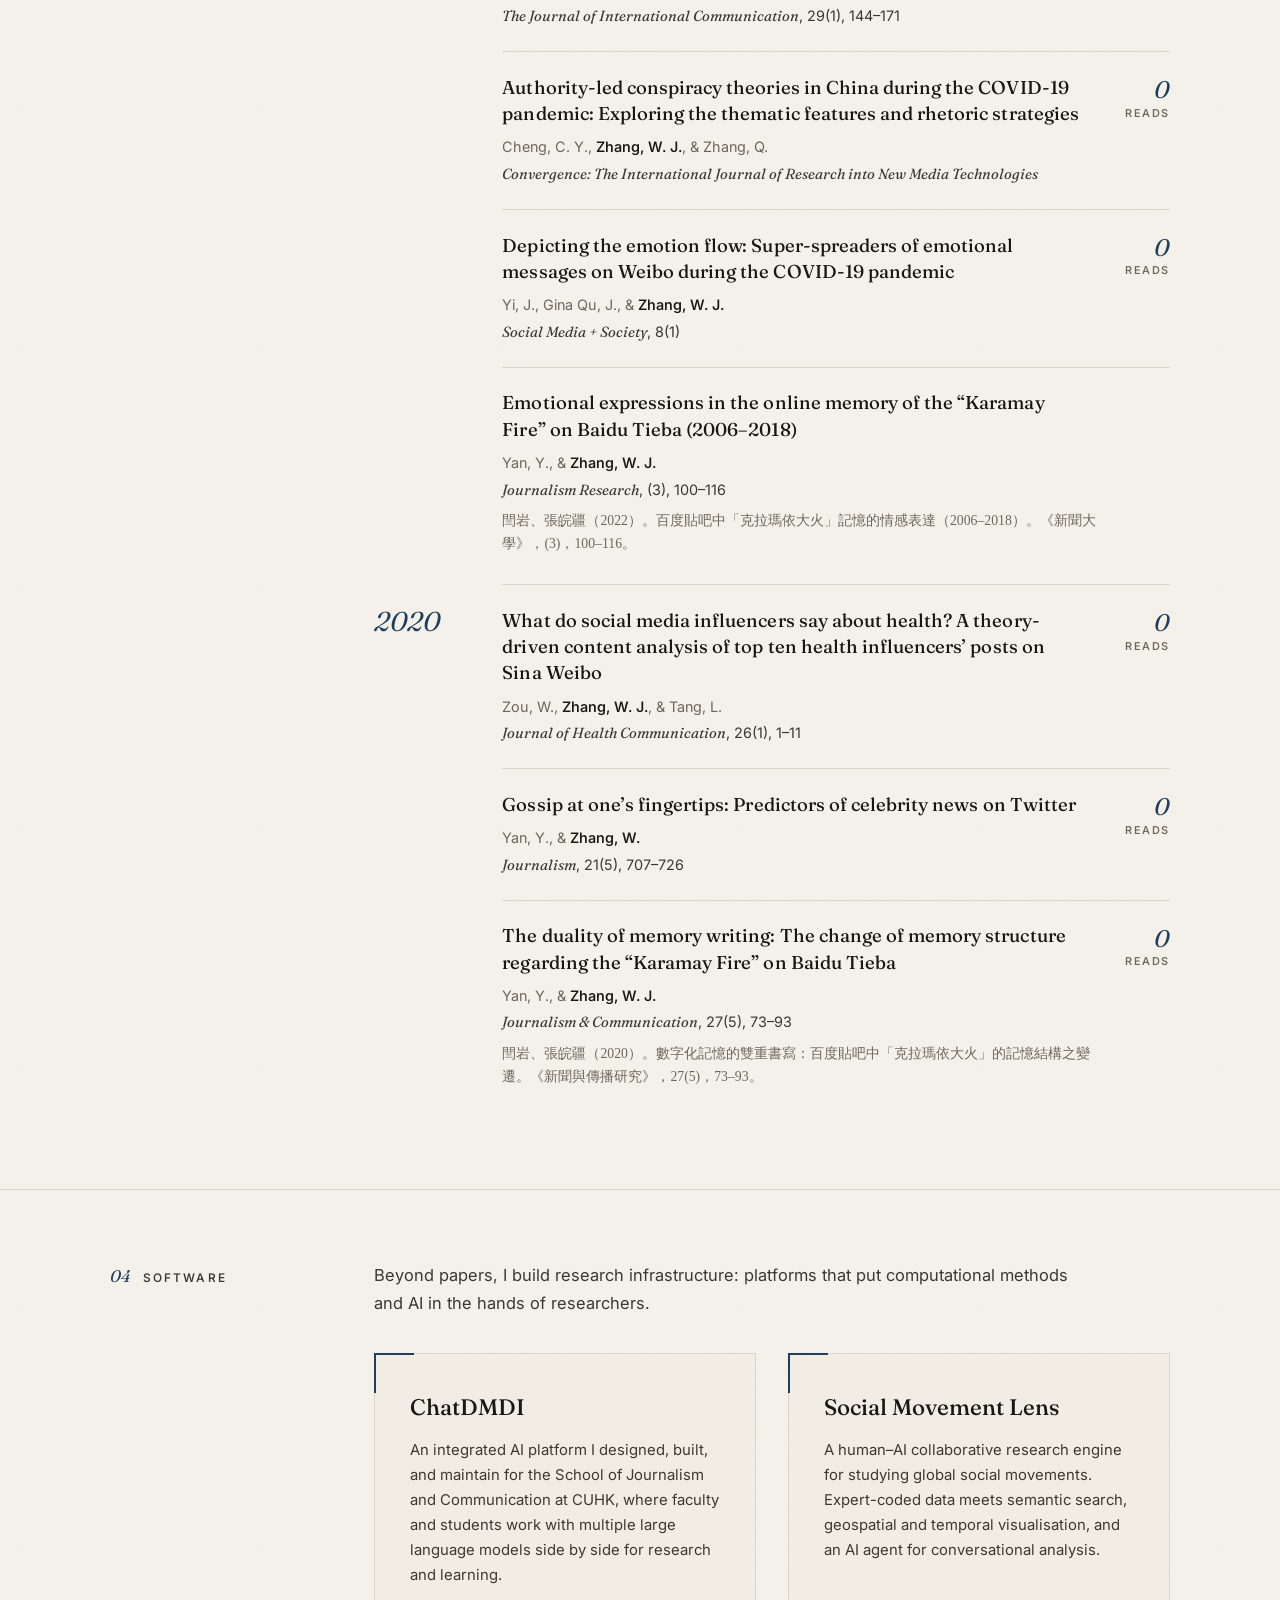
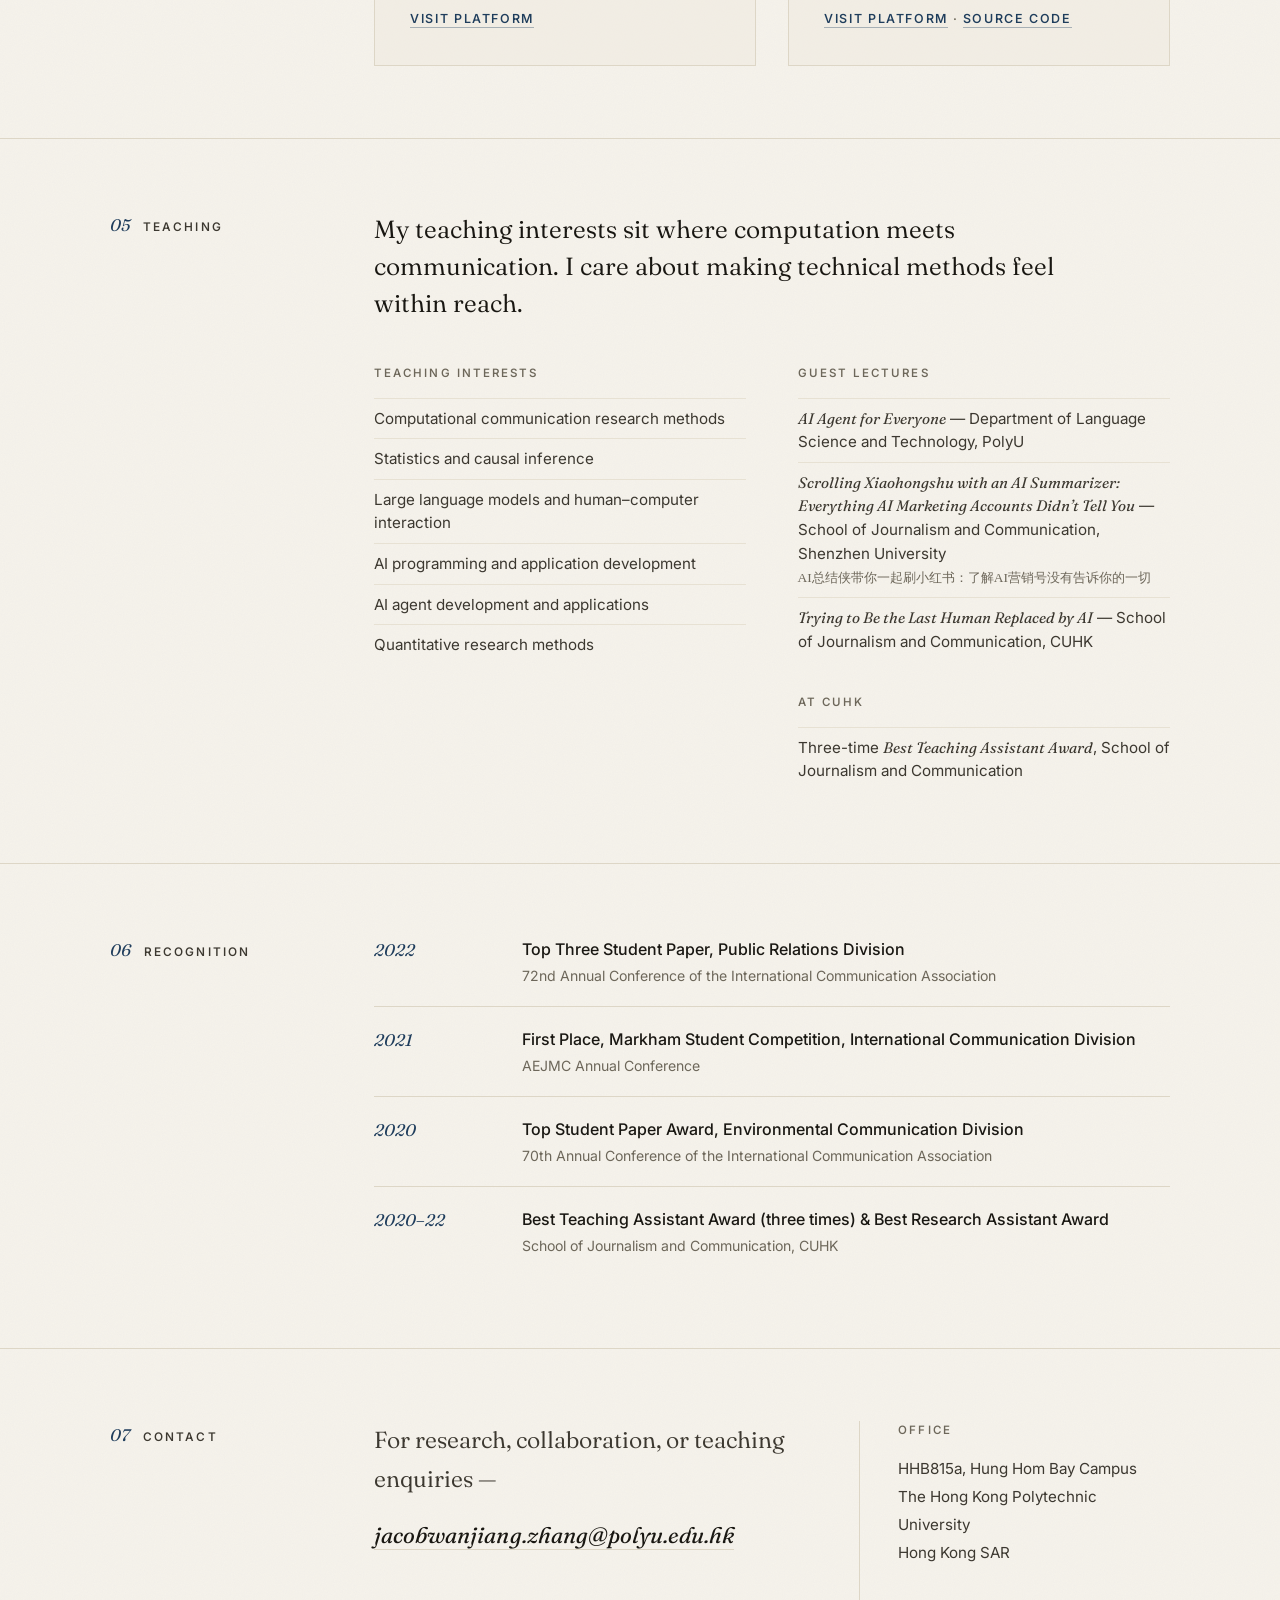
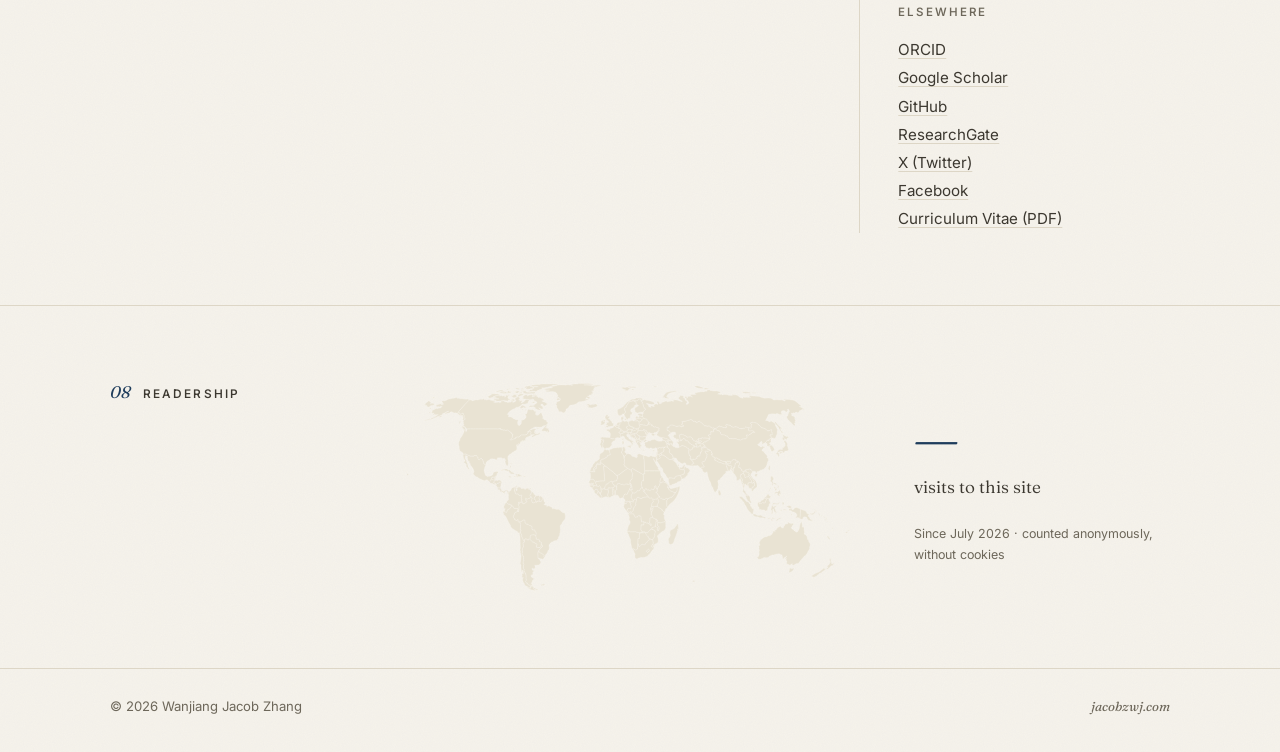
==== commit 1d78edb6: "Link two Chinese papers (CNKI, Google Scholar) with read tracking" ====
--- a/index.html
+++ b/index.html
@@ -219,8 +219,8 @@
             <p class="authors">Qu, J. G., Yi, J., <strong>Zhang, W. J.</strong>, &amp; Yang, C. Y.</p>
             <p class="meta"><em>Public Relations Review</em>, 49(5), 102391</p>
           </article>
-          <article class="pub">
-            <h3>From grains to a tower: Residents’ self-organized actions in the early stage of COVID-19 — An analysis of organizational communication in a Wuhan residential WeChat group</h3>
+          <article class="pub" data-paper="paper/grains-to-tower">
+            <h3><a href="https://kns.cnki.net/kcms2/article/abstract?v=lHKEv291v2gNoDhg6-CaKmLtS8mW4dt8_7cCmPvAZBEX4fQ0CuRSGb0eF1tYDISKZvJ_FMTxQFchLe-ZMWCAXX8EFxFdPOMliB5liFeTOjVhMwkYopdPXKHtD8kp3gtmMuWwzinT0X143hdwiqd3P9jFBZD7Eqla-KihREQ6n68=&amp;uniplatform=NZKPT" data-goatcounter-click="paper/grains-to-tower">From grains to a tower: Residents’ self-organized actions in the early stage of COVID-19 — An analysis of organizational communication in a Wuhan residential WeChat group</a></h3>
             <p class="authors">Yan, Y., Shi, Y. H., Shu, C., Zhang, J. W., &amp; <strong>Zhang, W. J.</strong></p>
             <p class="meta"><em>Journalism &amp; Communication</em>, 30(6), 67–85</p>
             <p class="zh">閆岩、時元皓、舒暢、張婧瑋、張皖疆（2023）。聚沙成塔：新冠疫情早期的居民自組織行動——武漢某小區業主微信群的組織傳播分析。《新聞與傳播研究》，30(6)，67–85。</p>
@@ -268,8 +268,8 @@
             <p class="authors">Yan, Y., &amp; <strong>Zhang, W.</strong></p>
             <p class="meta"><em>Journalism</em>, 21(5), 707–726</p>
           </article>
-          <article class="pub">
-            <h3>The duality of memory writing: The change of memory structure regarding the “Karamay Fire” on Baidu Tieba</h3>
+          <article class="pub" data-paper="paper/memory-duality">
+            <h3><a href="https://scholar.google.com/citations?view_op=view_citation&amp;hl=en&amp;user=M3GdAcYAAAAJ&amp;citation_for_view=M3GdAcYAAAAJ:IjCSPb-OGe4C" data-goatcounter-click="paper/memory-duality">The duality of memory writing: The change of memory structure regarding the “Karamay Fire” on Baidu Tieba</a></h3>
             <p class="authors">Yan, Y., &amp; <strong>Zhang, W. J.</strong></p>
             <p class="meta"><em>Journalism &amp; Communication</em>, 27(5), 73–93</p>
             <p class="zh">閆岩、張皖疆（2020）。數字化記憶的雙重書寫：百度貼吧中「克拉瑪依大火」的記憶結構之變遷。《新聞與傳播研究》，27(5)，73–93。</p>
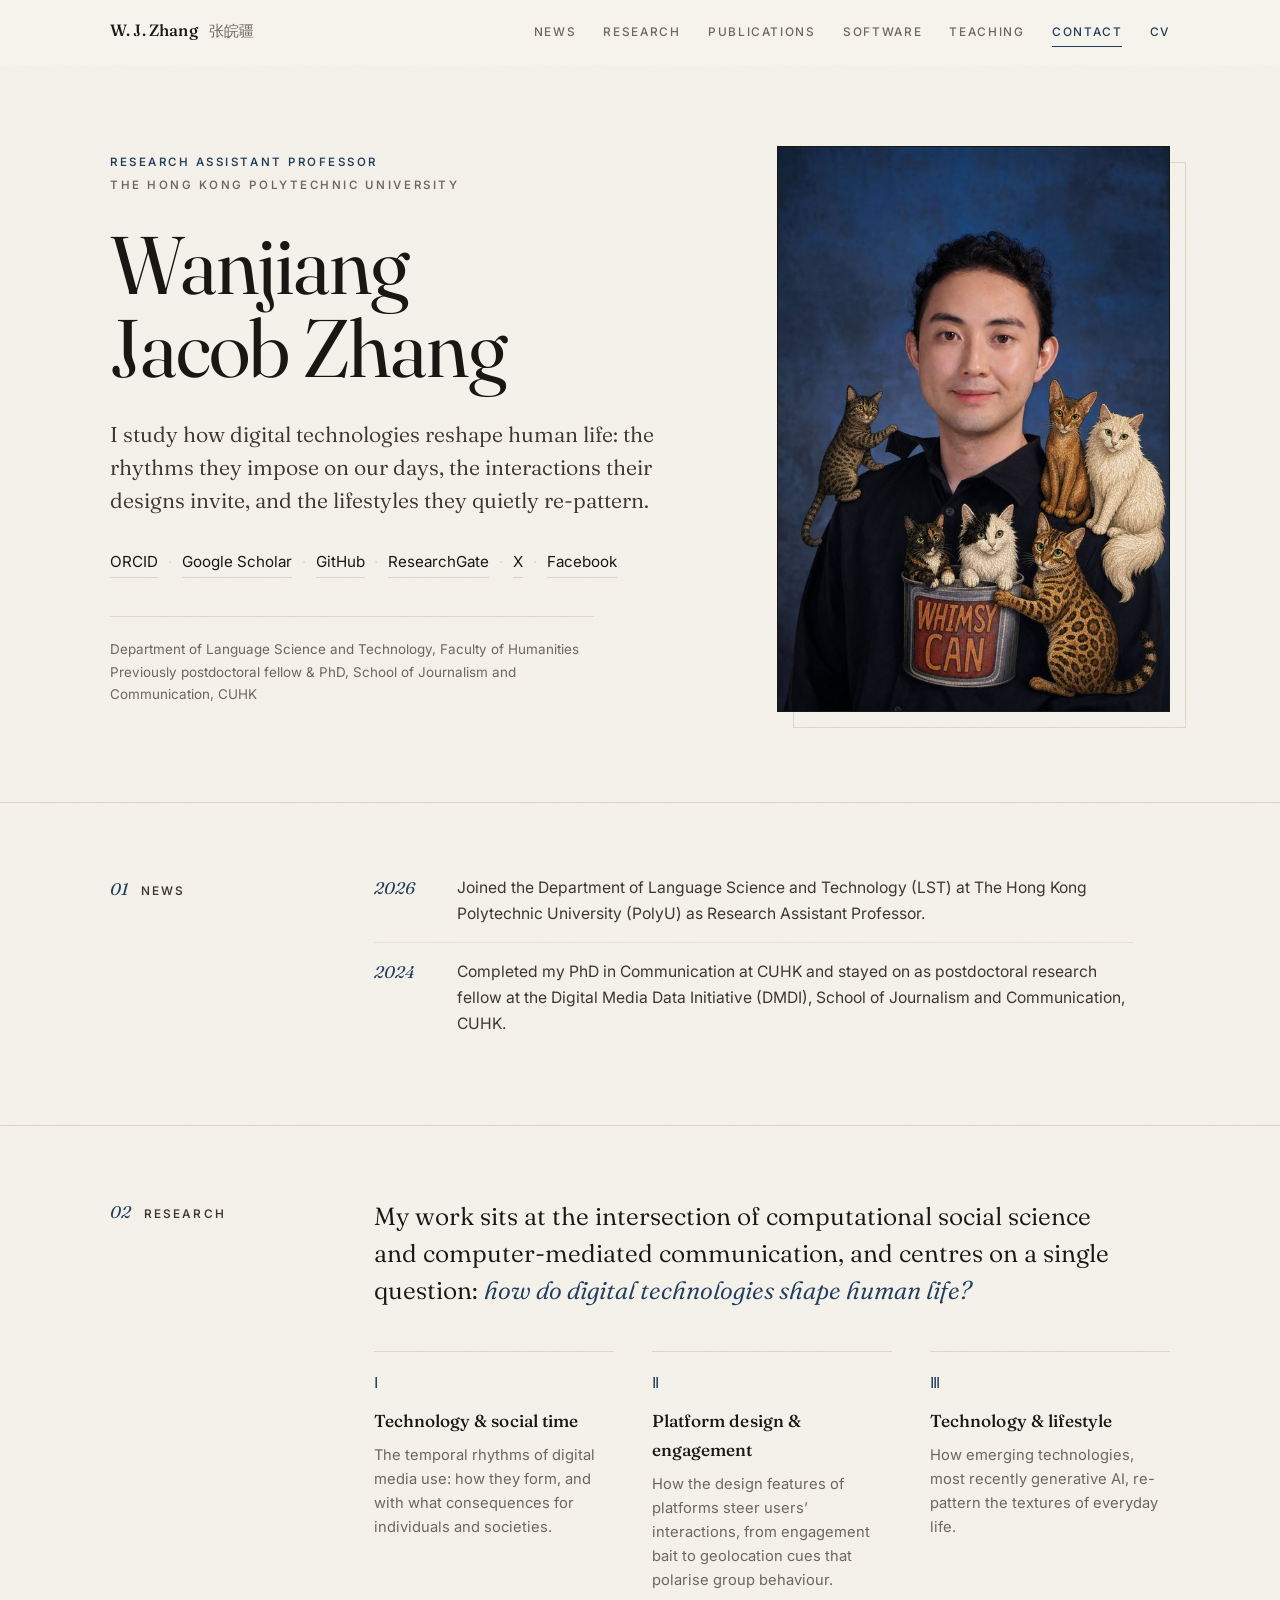
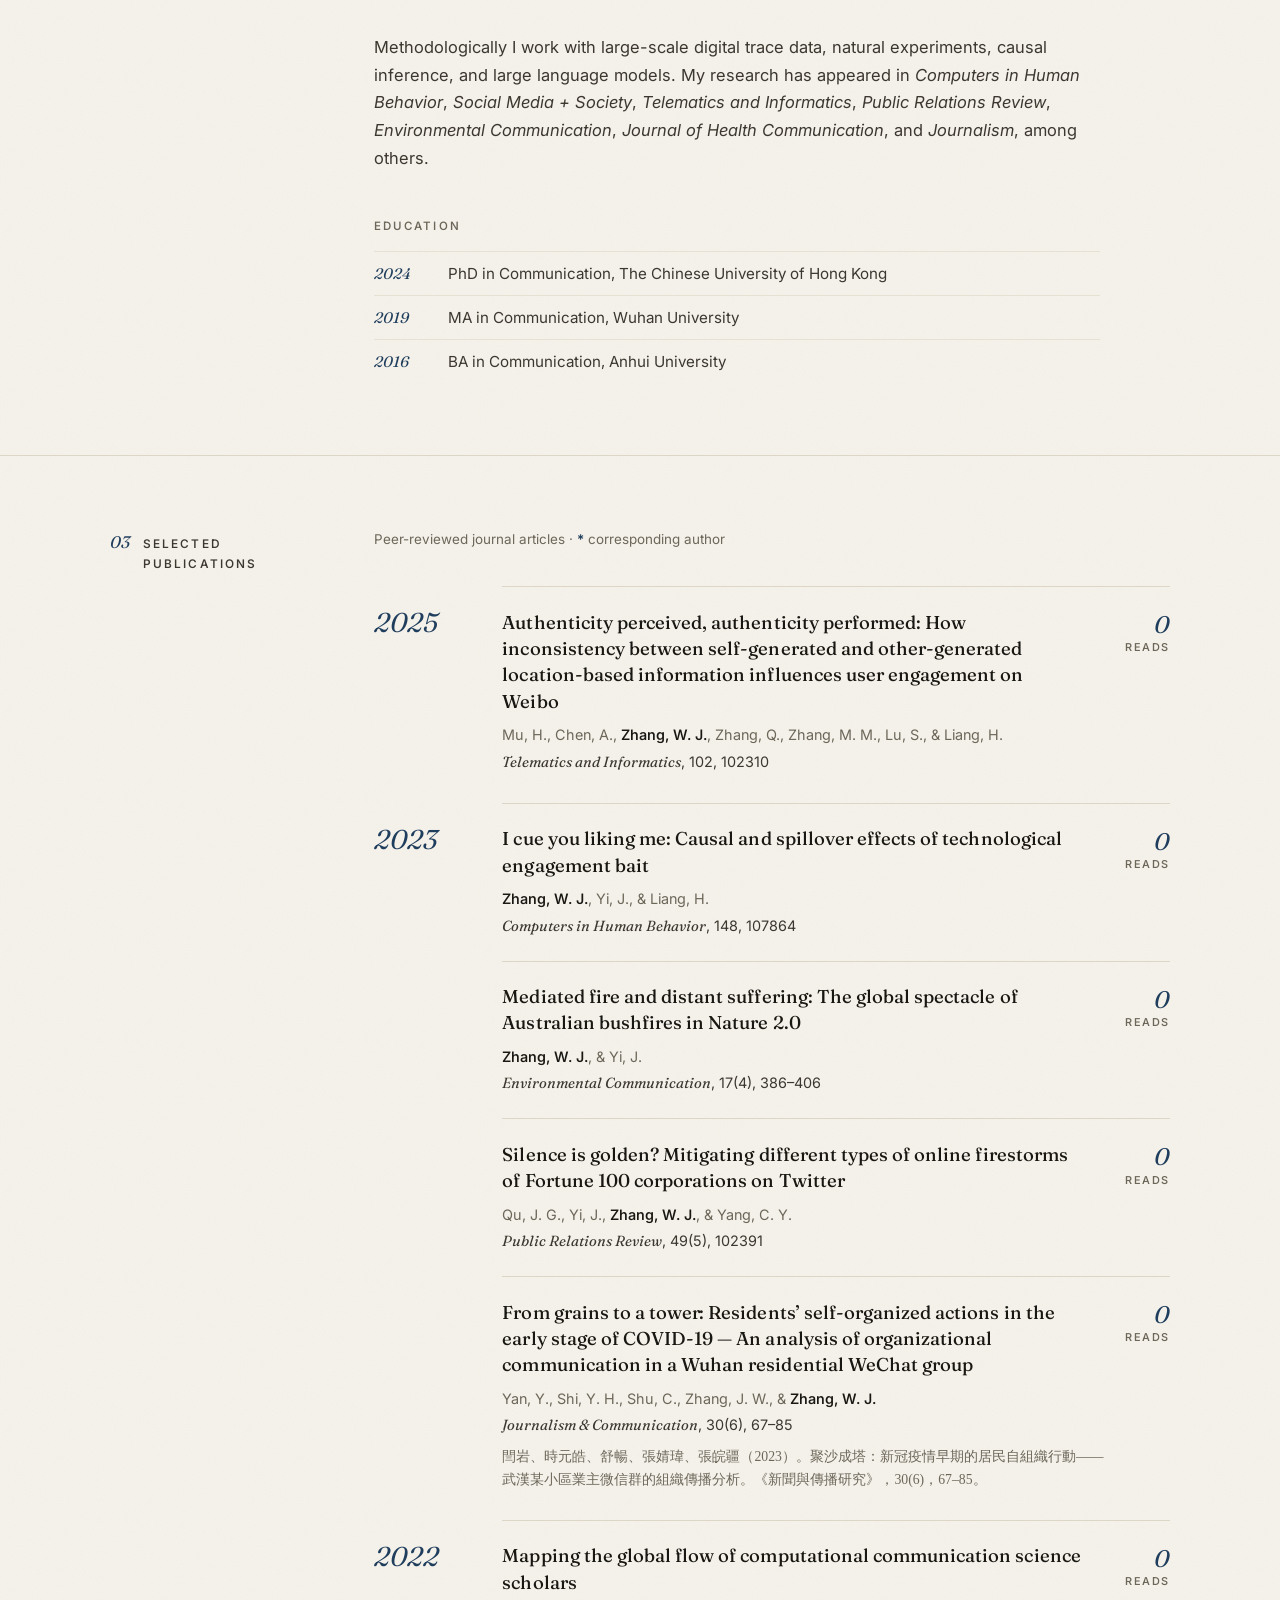
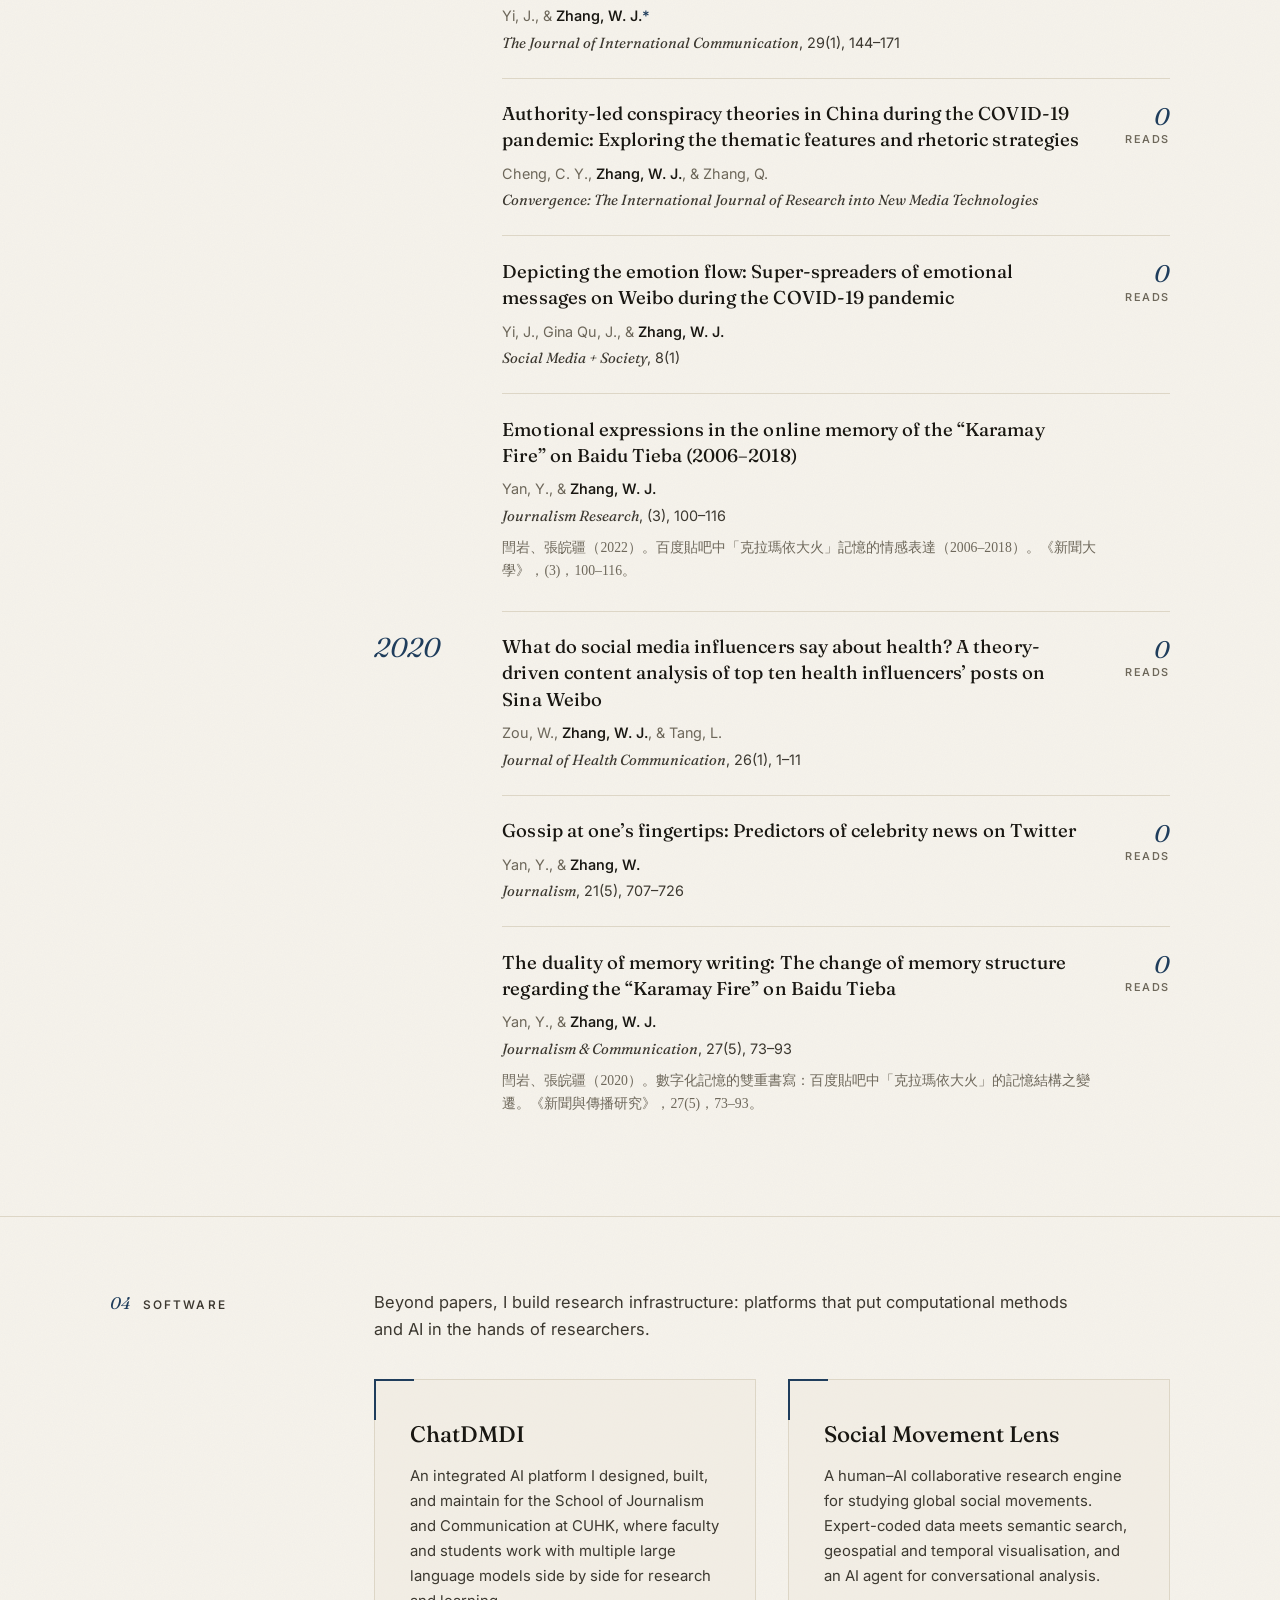
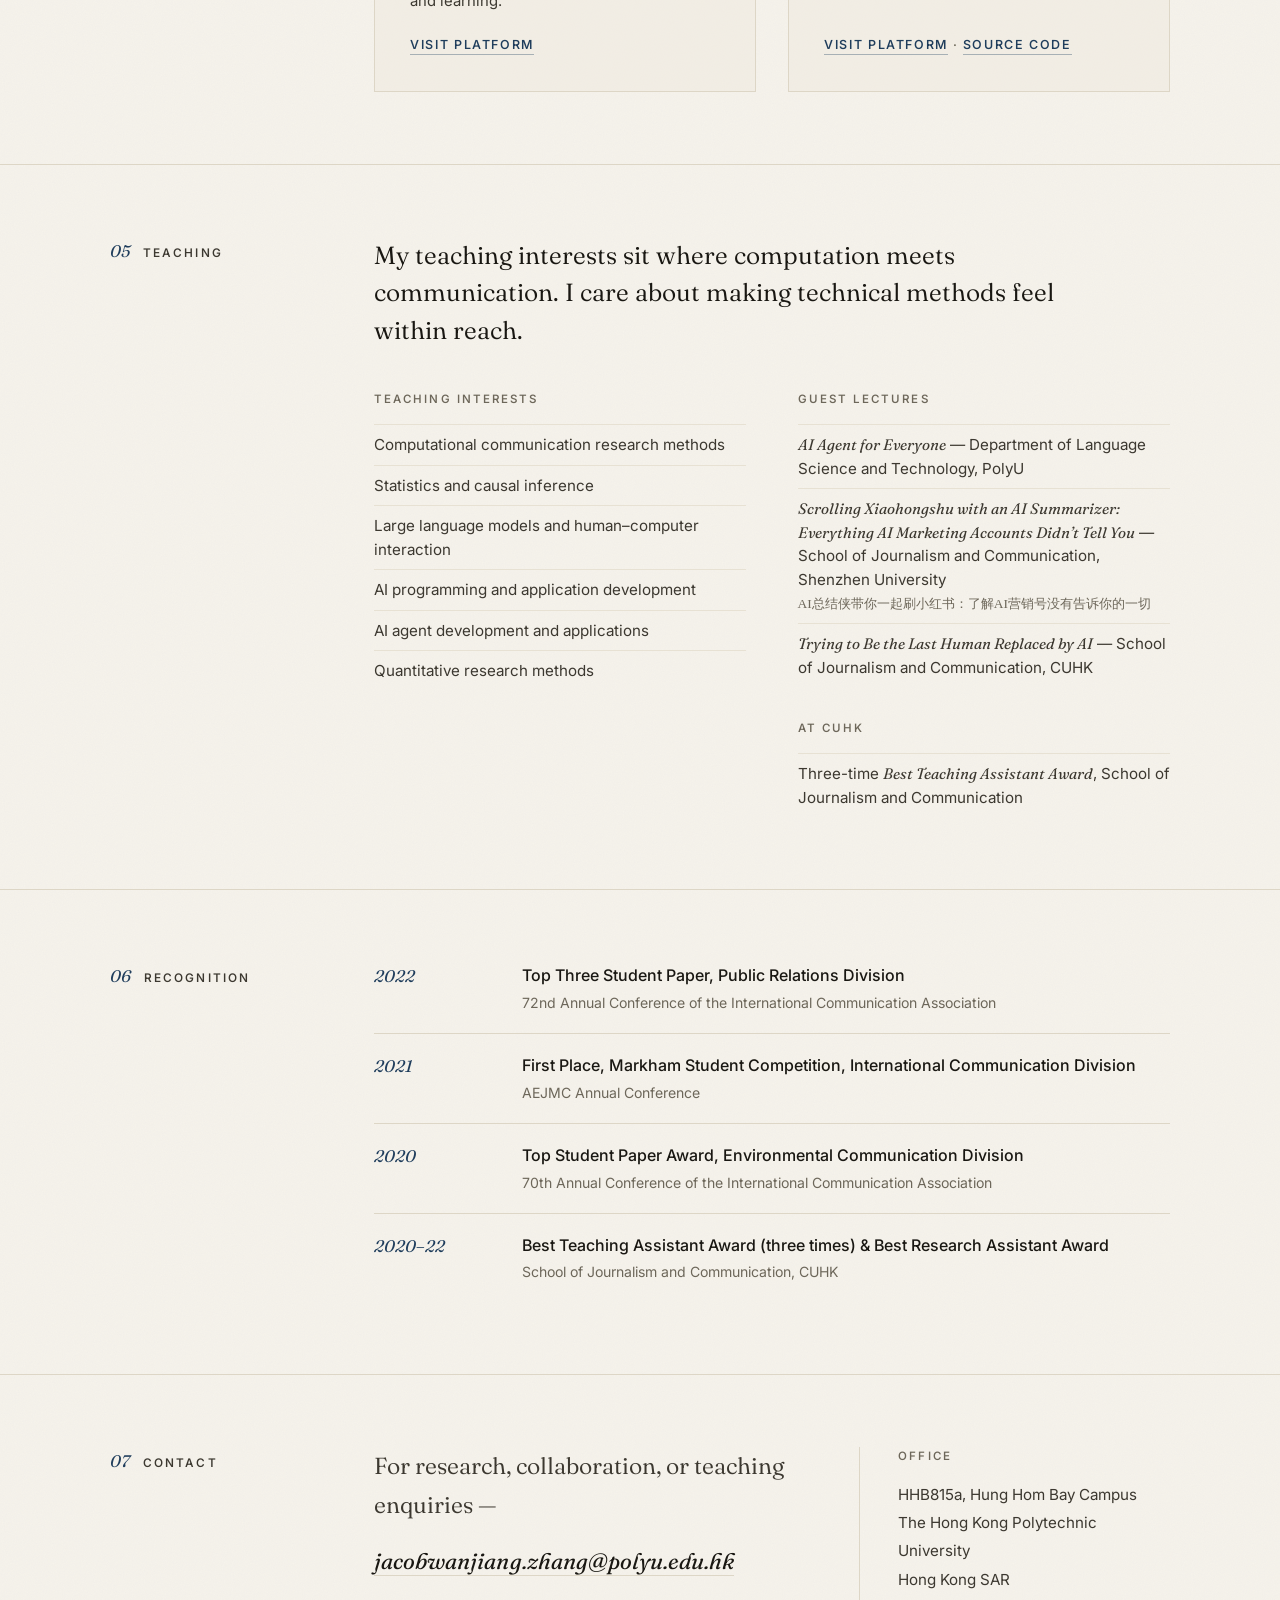
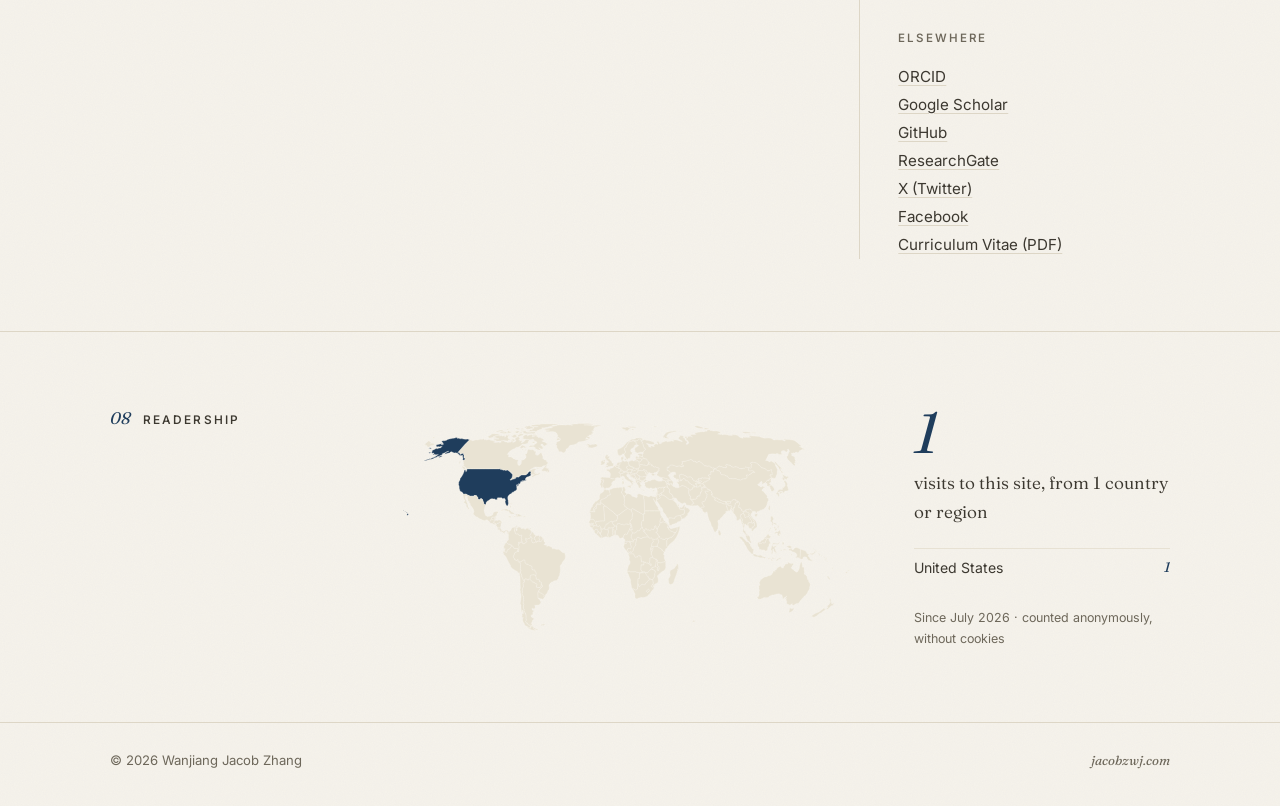
==== commit e232c793: "Clarify DMDI affiliation in news item" ====
--- a/index.html
+++ b/index.html
@@ -17,13 +17,13 @@
 <meta property="og:title" content="Wanjiang Jacob Zhang — Computational Social Science">
 <meta property="og:description" content="Research Assistant Professor, The Hong Kong Polytechnic University. Computational social science · computer-mediated communication · social time.">
 <meta property="og:url" content="https://jacobzwj.com/">
-<meta property="og:image" content="https://jacobzwj.com/assets/og-card.jpg">
+<meta property="og:image" content="https://jacobzwj.com/assets/card-v2.jpg">
 <meta property="og:image:width" content="1200">
 <meta property="og:image:height" content="630">
 <meta name="twitter:card" content="summary_large_image">
 <meta name="twitter:title" content="Wanjiang Jacob Zhang — Computational Social Science">
 <meta name="twitter:description" content="Research Assistant Professor, The Hong Kong Polytechnic University.">
-<meta name="twitter:image" content="https://jacobzwj.com/assets/og-card.jpg">
+<meta name="twitter:image" content="https://jacobzwj.com/assets/card-v2.jpg">
 <link rel="stylesheet" href="styles.css">
 <script type="application/ld+json">
 {
@@ -120,8 +120,9 @@
         </li>
         <li class="reveal">
           <span class="news-date">2024</span>
-          <p>Completed my PhD in Communication at CUHK and joined the Digital Media Data
-          Initiative (DMDI) as postdoctoral research fellow.</p>
+          <p>Completed my PhD in Communication at CUHK and stayed on as postdoctoral research
+          fellow at the Digital Media Data Initiative (DMDI), School of Journalism and
+          Communication, CUHK.</p>
         </li>
       </ul>
     </div>
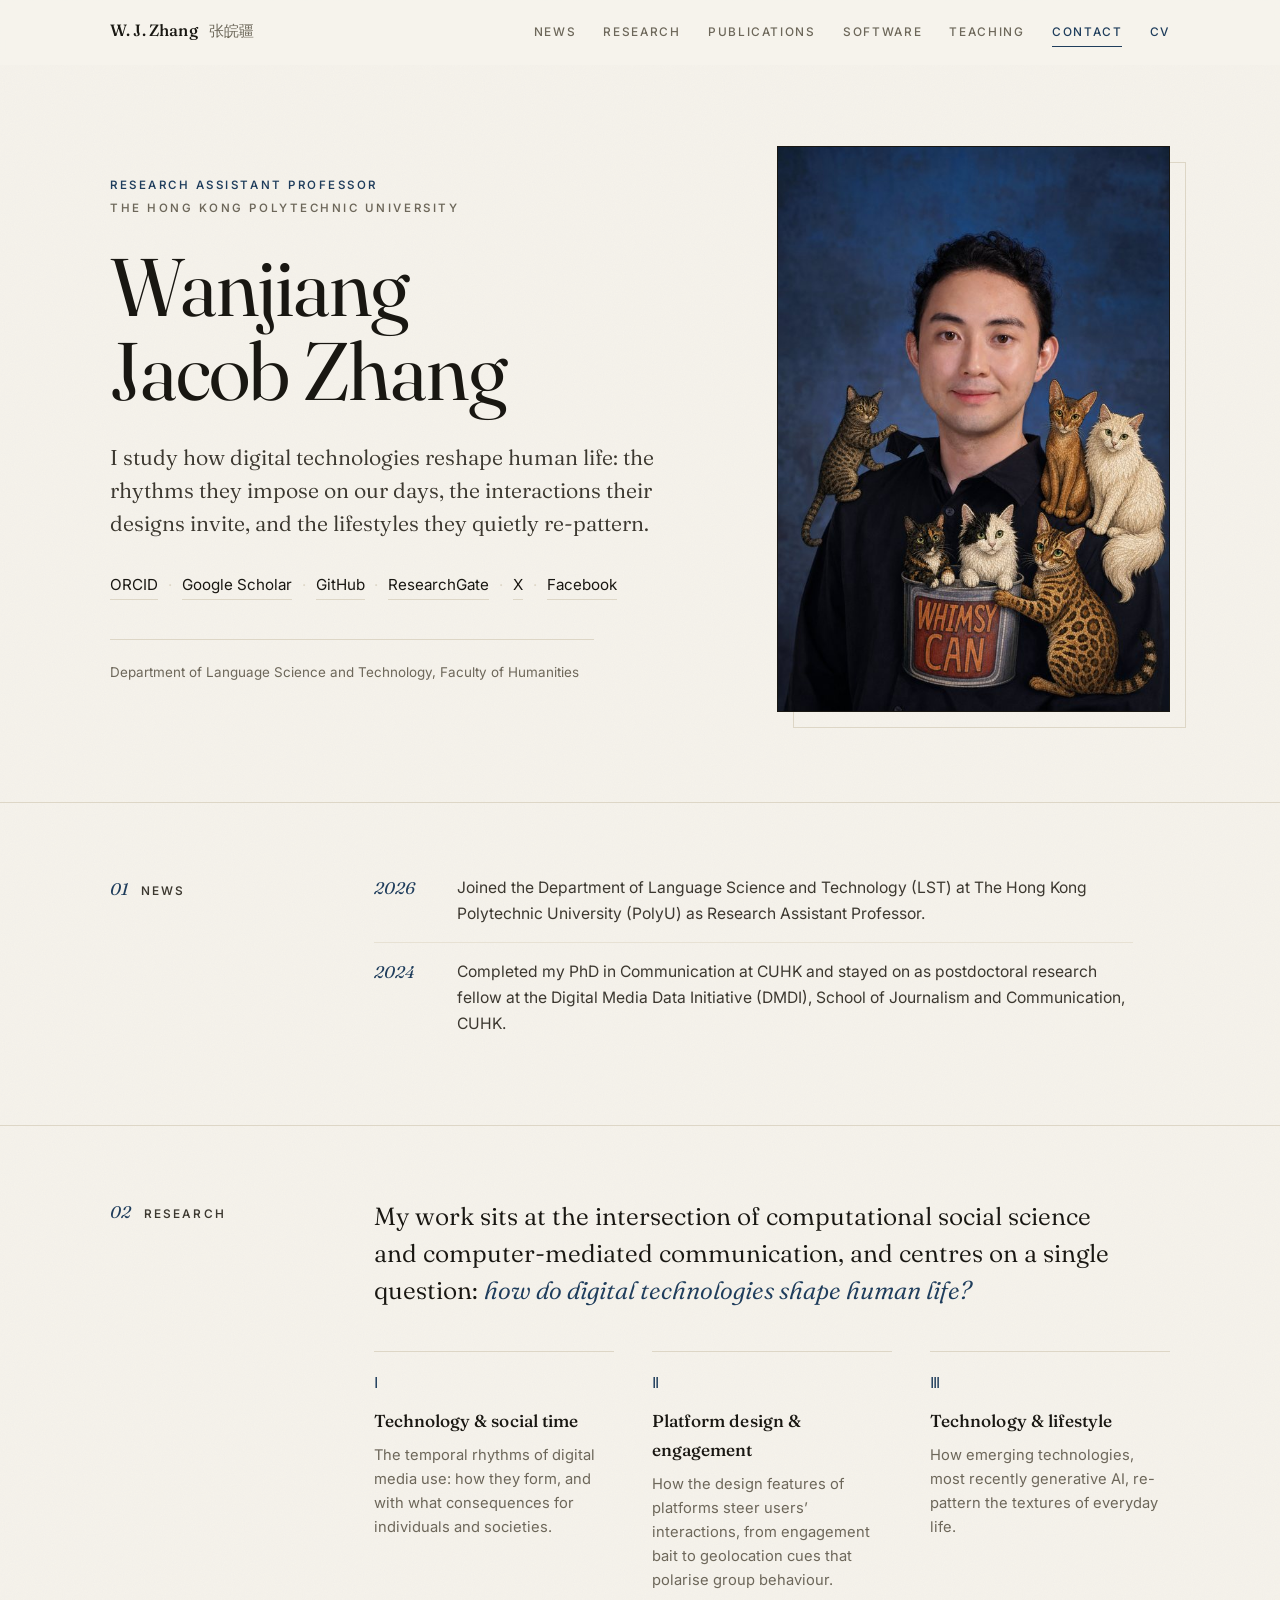
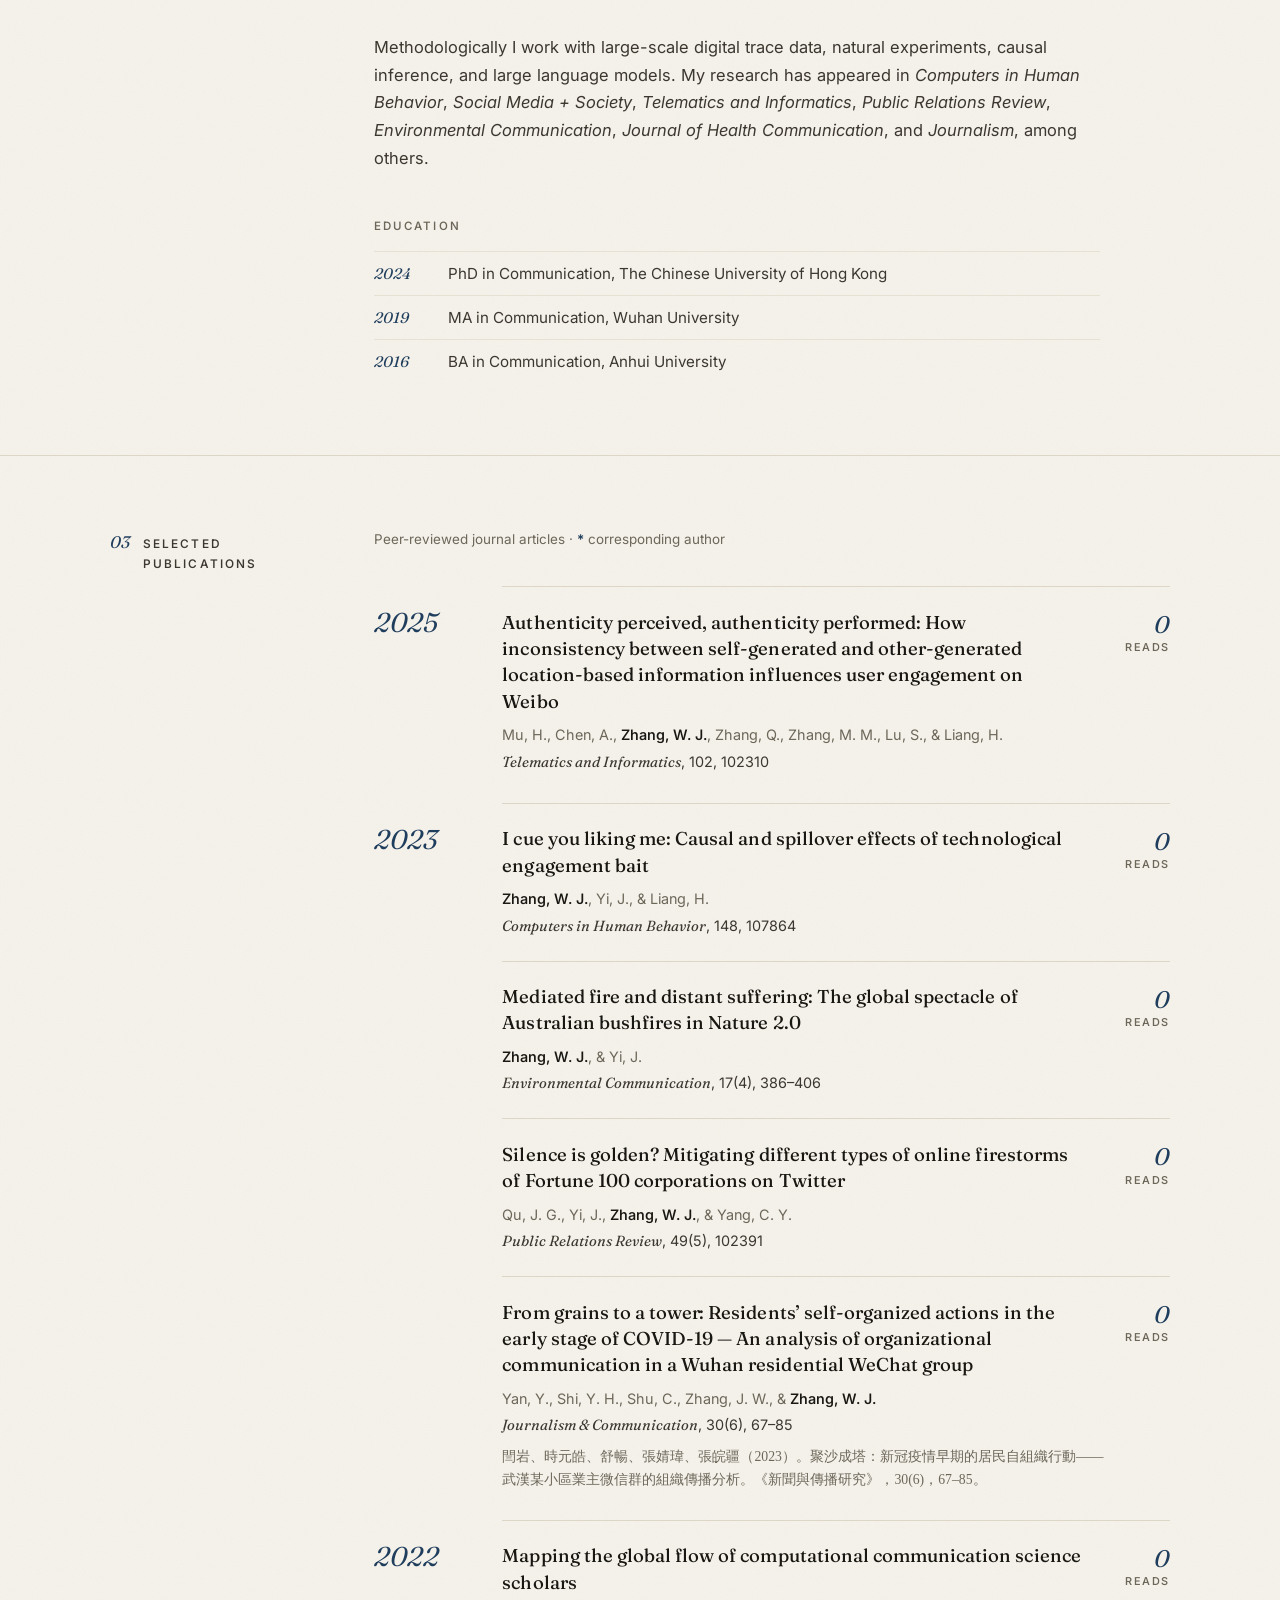
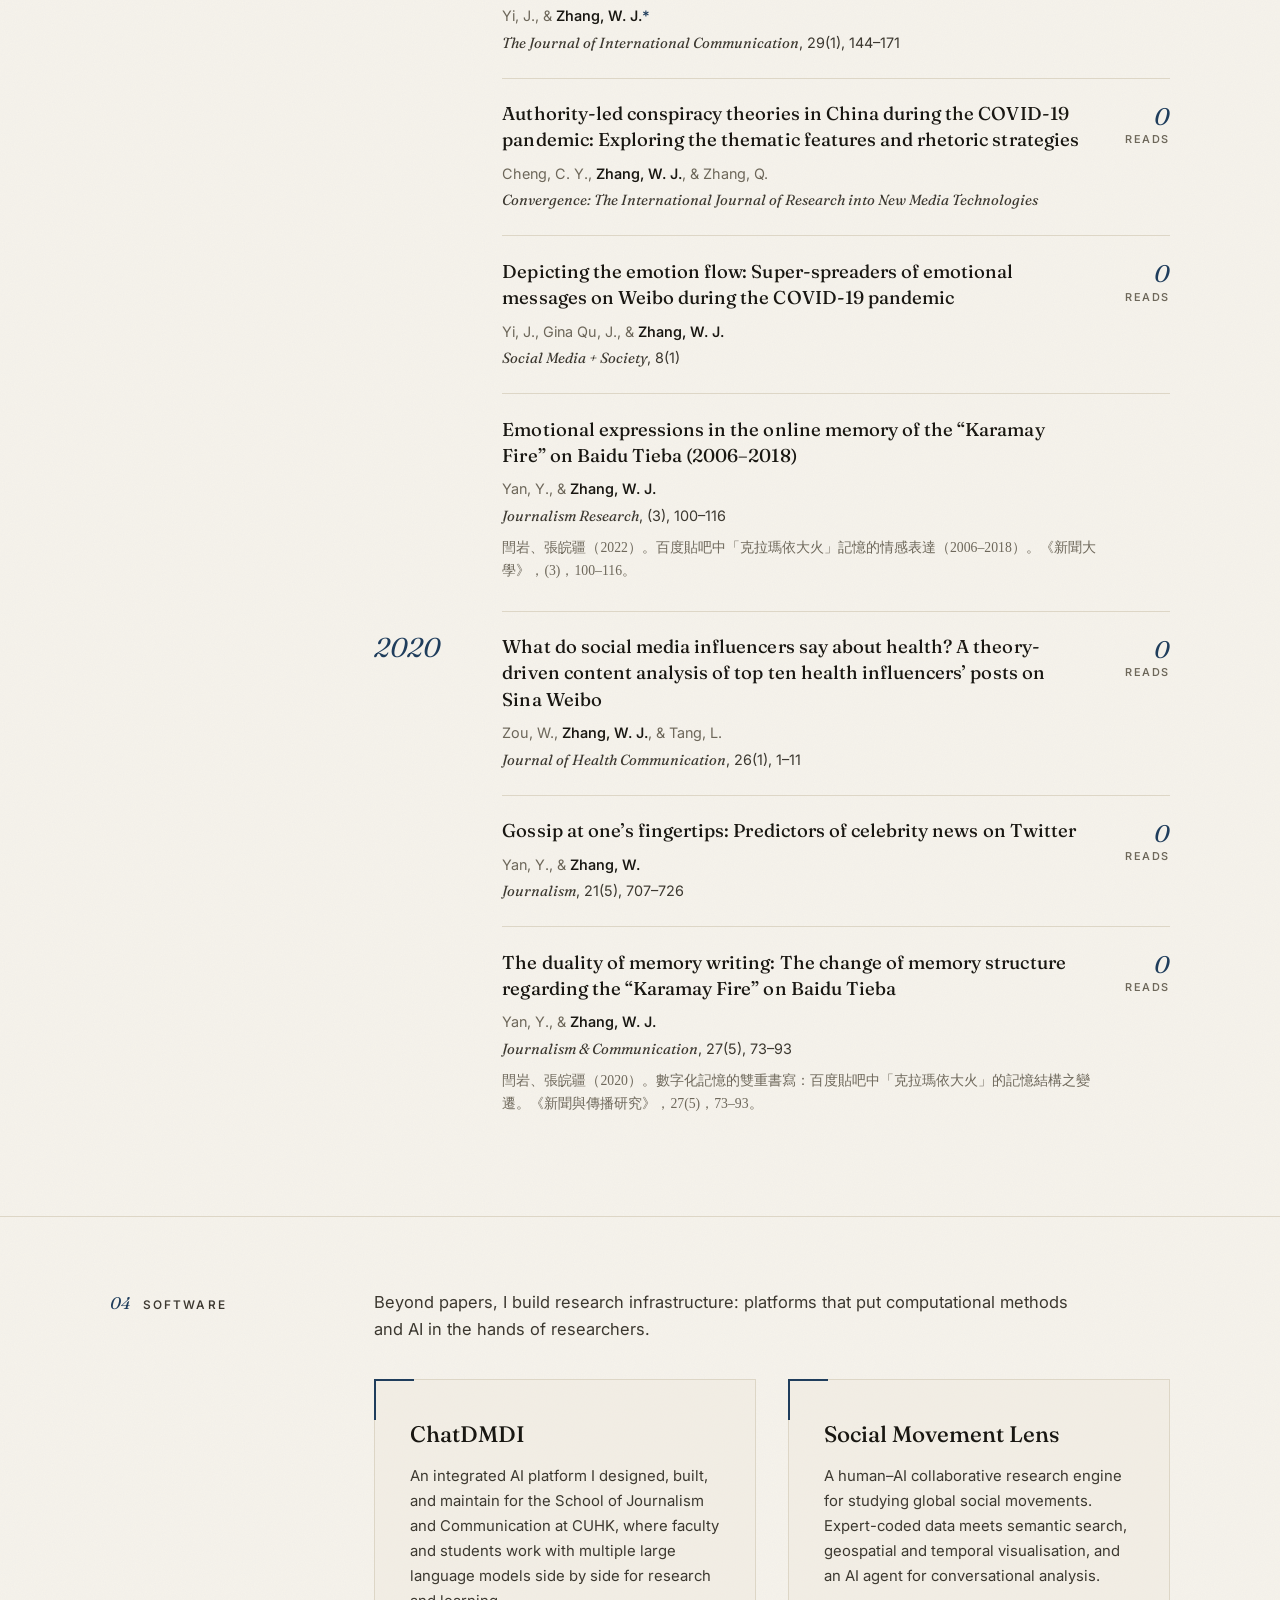
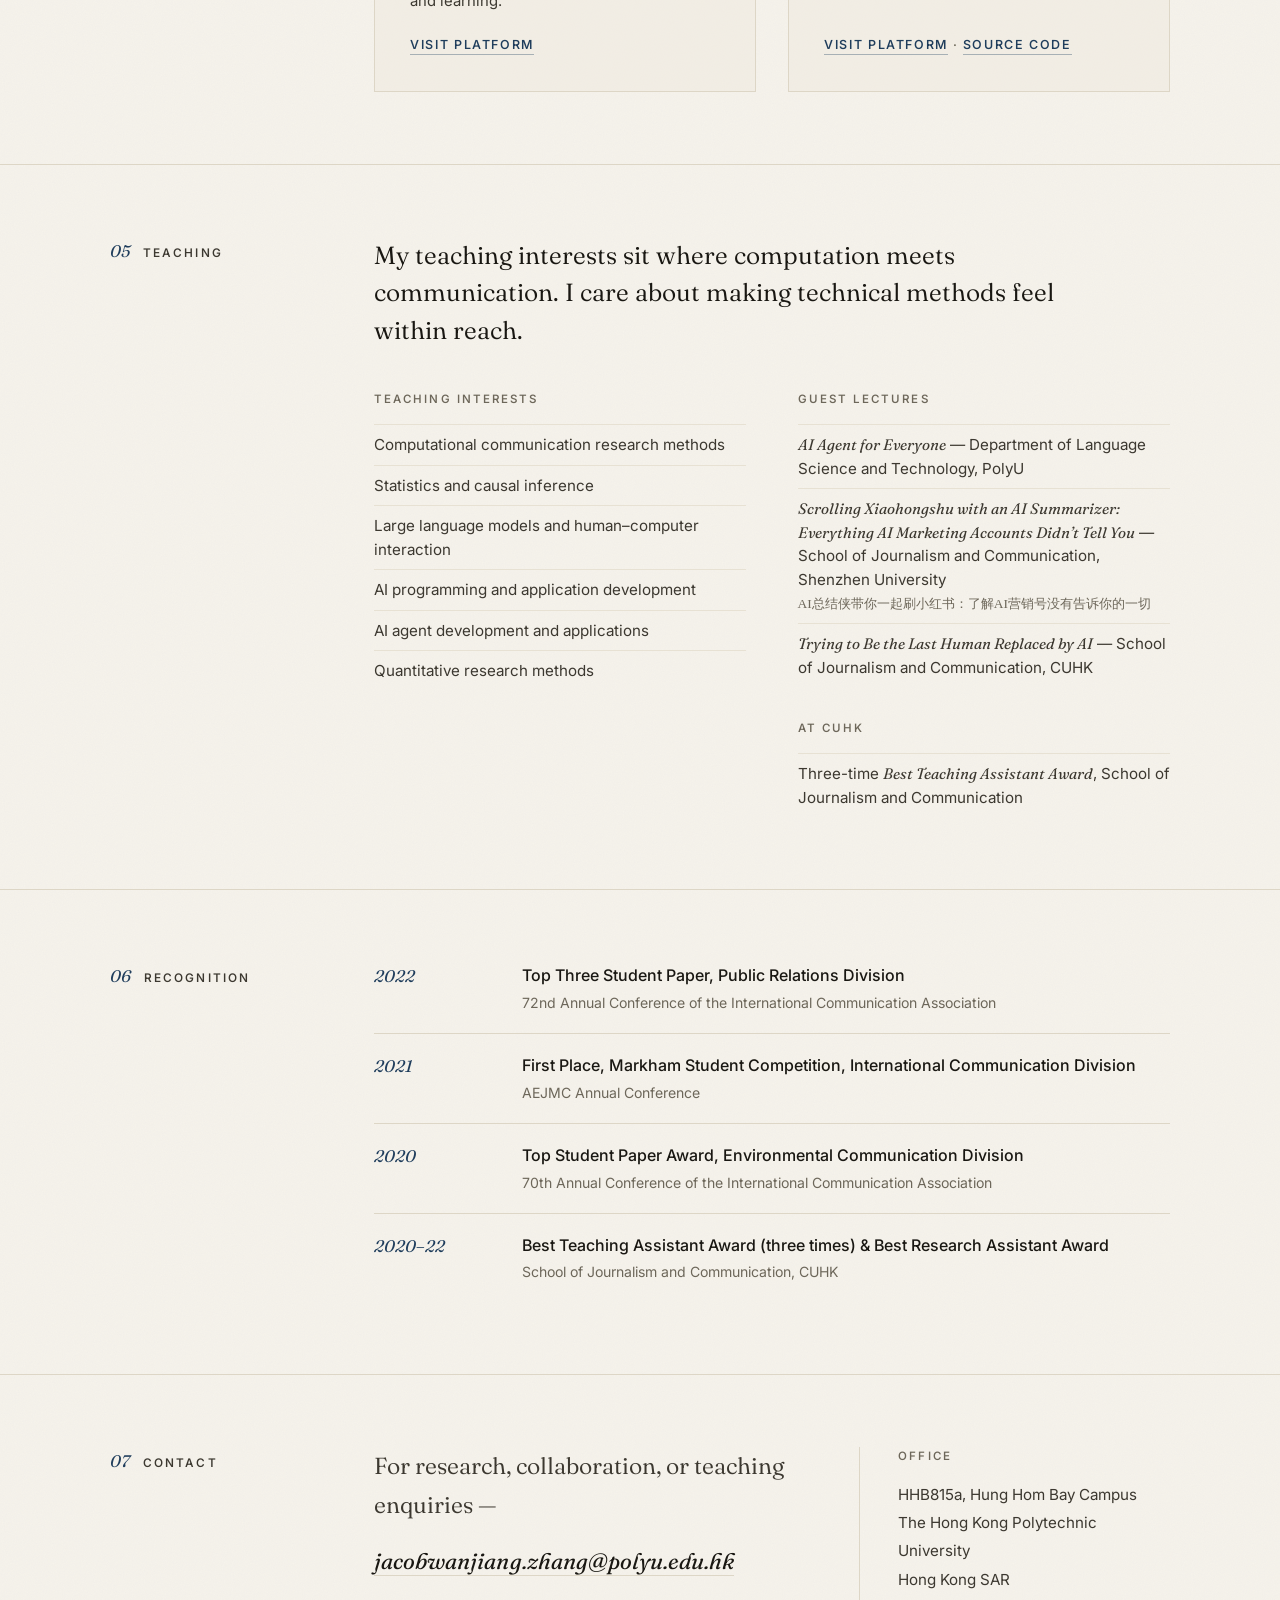
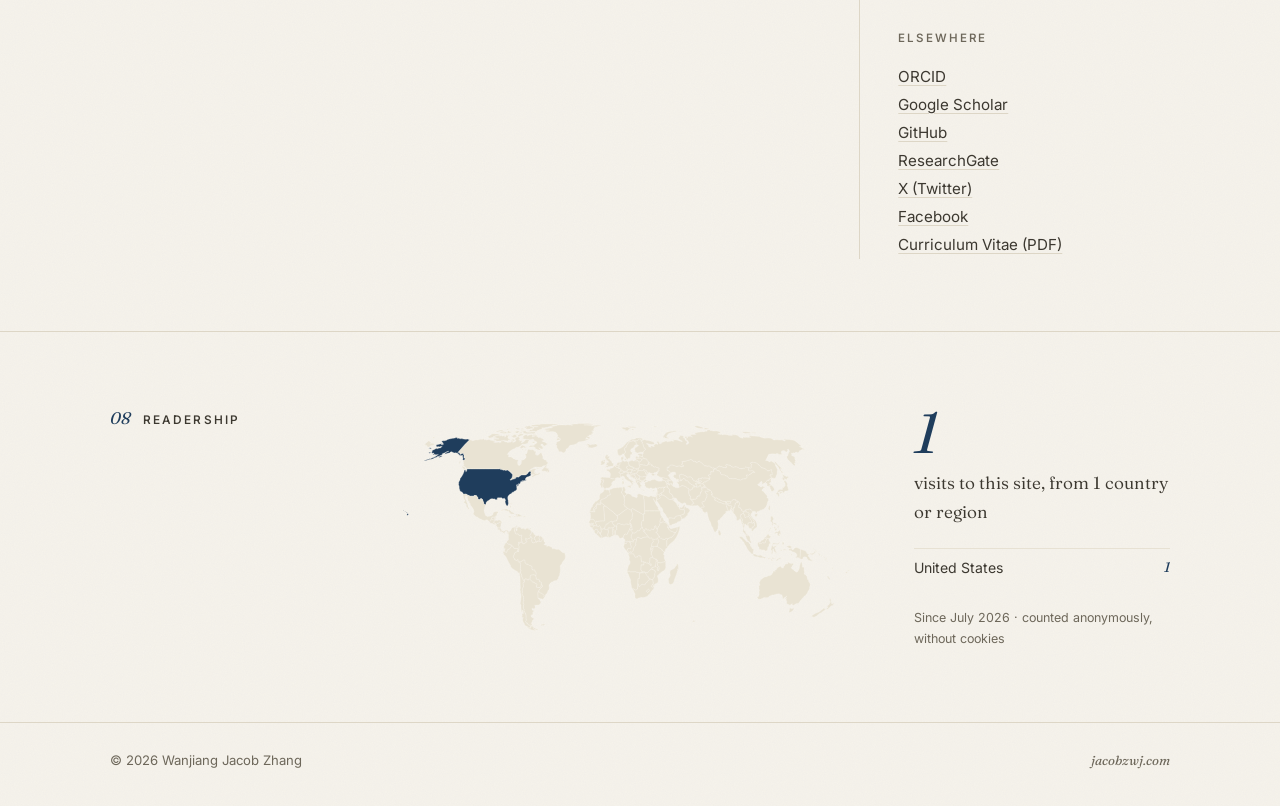
==== commit 80205a93: "Remove redundant previous-affiliation line from hero" ====
--- a/index.html
+++ b/index.html
@@ -92,8 +92,7 @@
         <span aria-hidden="true">·</span>
         <a href="https://www.facebook.com/zhangwanjiang.job" rel="me">Facebook</a>
       </p>
-      <p class="hero-prov reveal d4">Department of Language Science and Technology, Faculty of Humanities
-      <br>Previously postdoctoral fellow &amp; PhD, School of Journalism and Communication, CUHK</p>
+      <p class="hero-prov reveal d4">Department of Language Science and Technology, Faculty of Humanities</p>
     </div>
     <figure class="hero-photo reveal d2">
       <img src="assets/portrait.jpg"
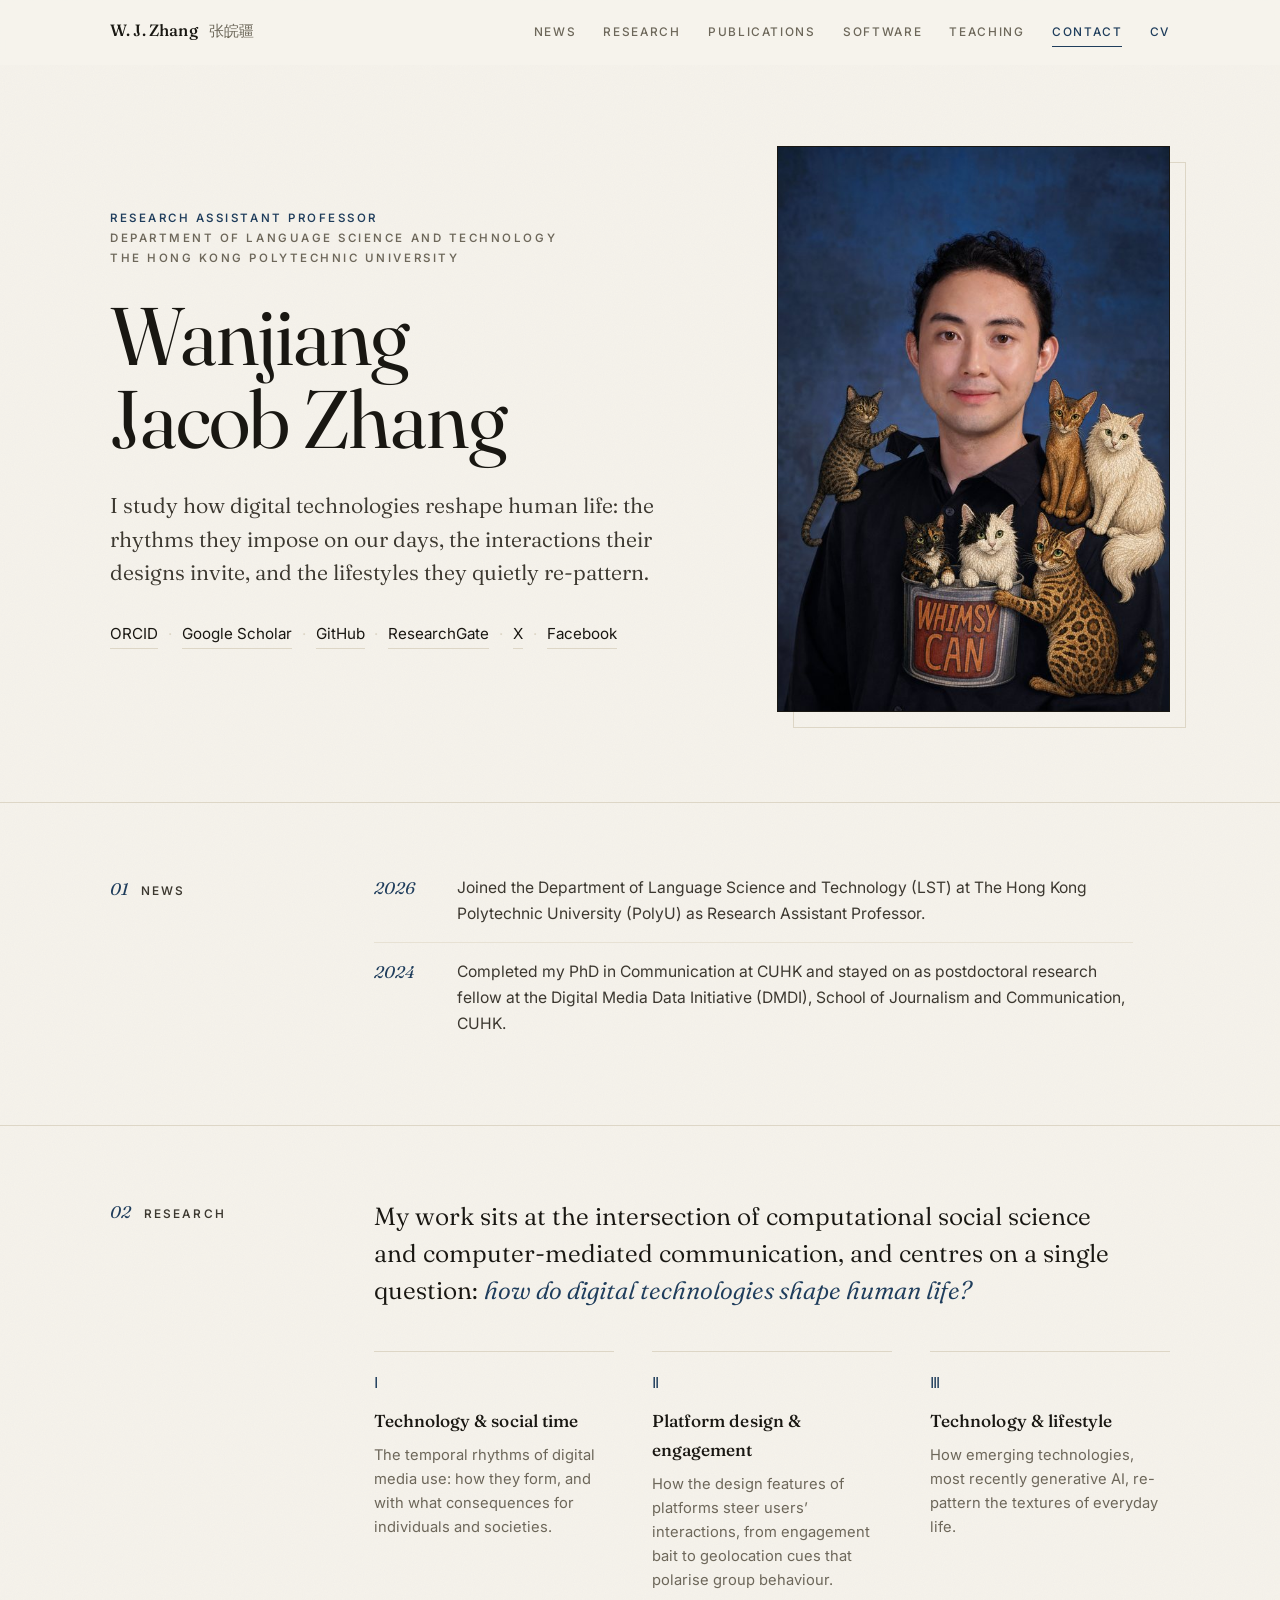
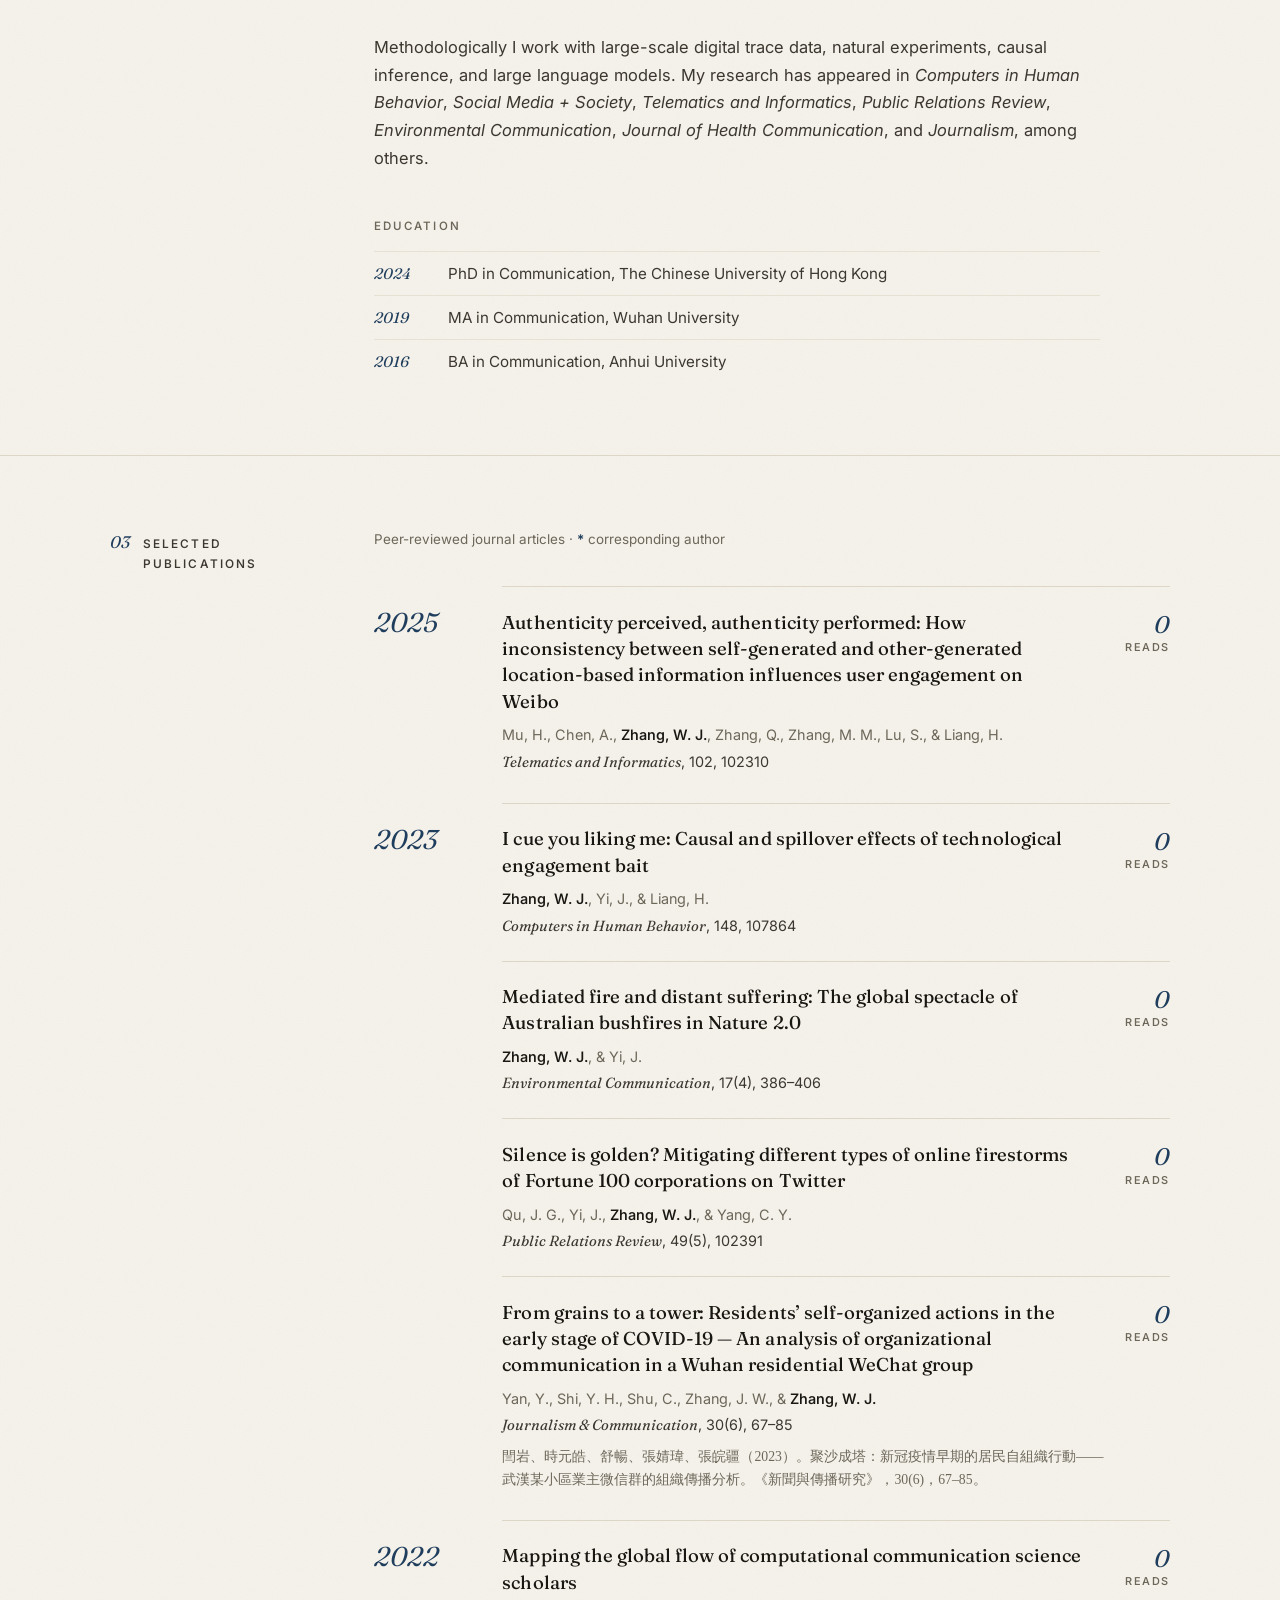
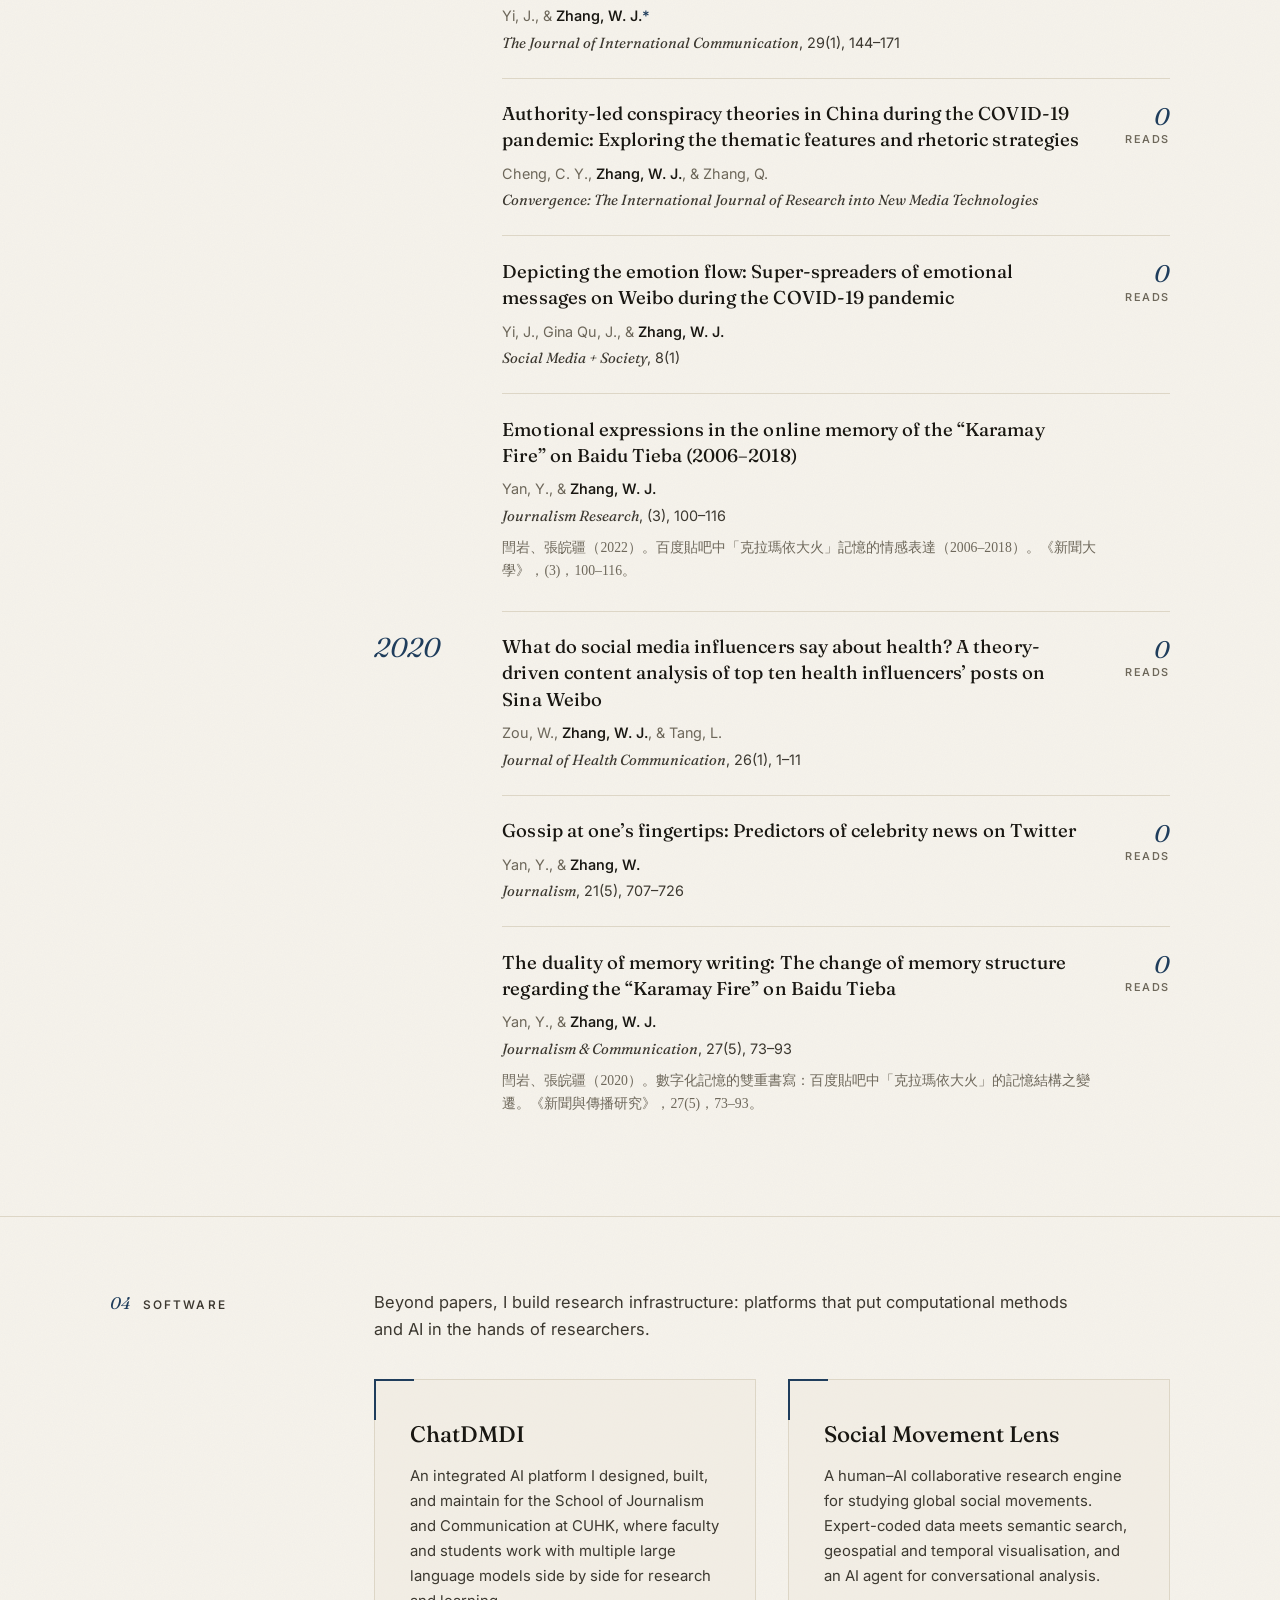
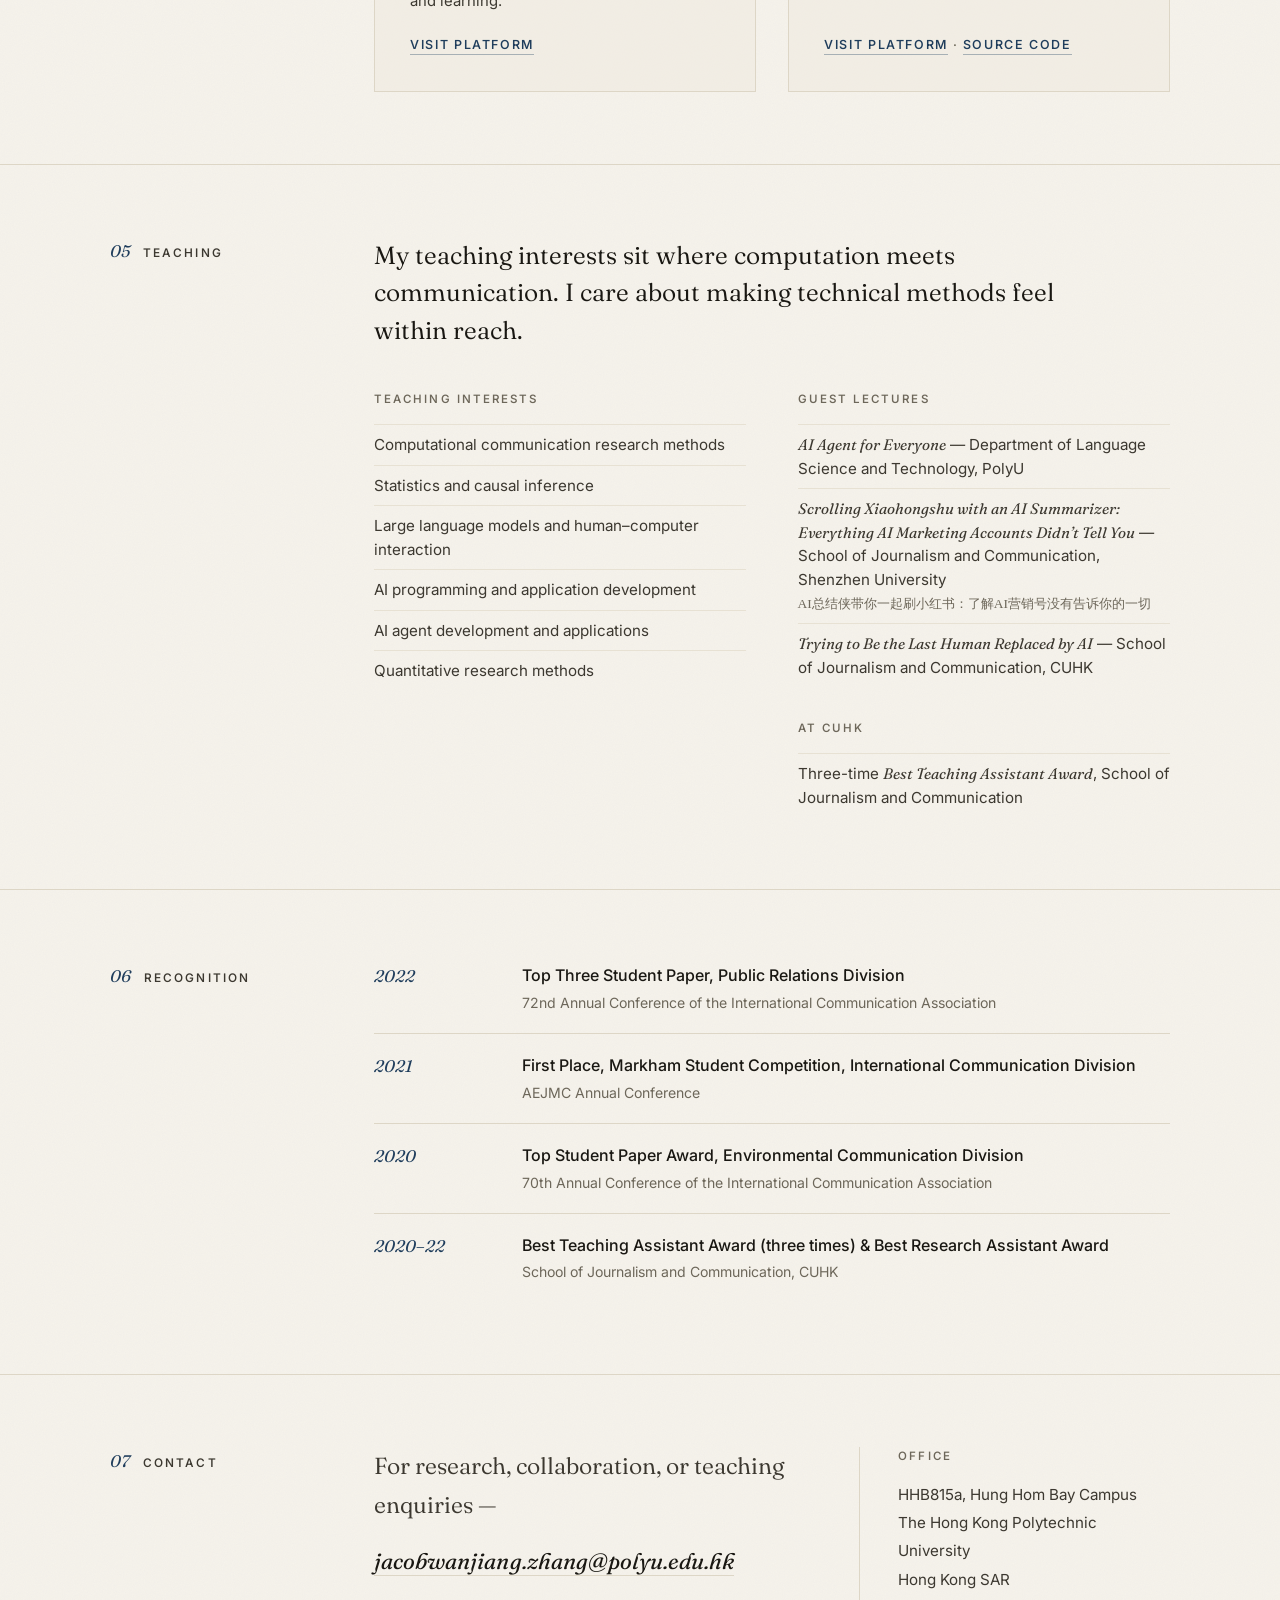
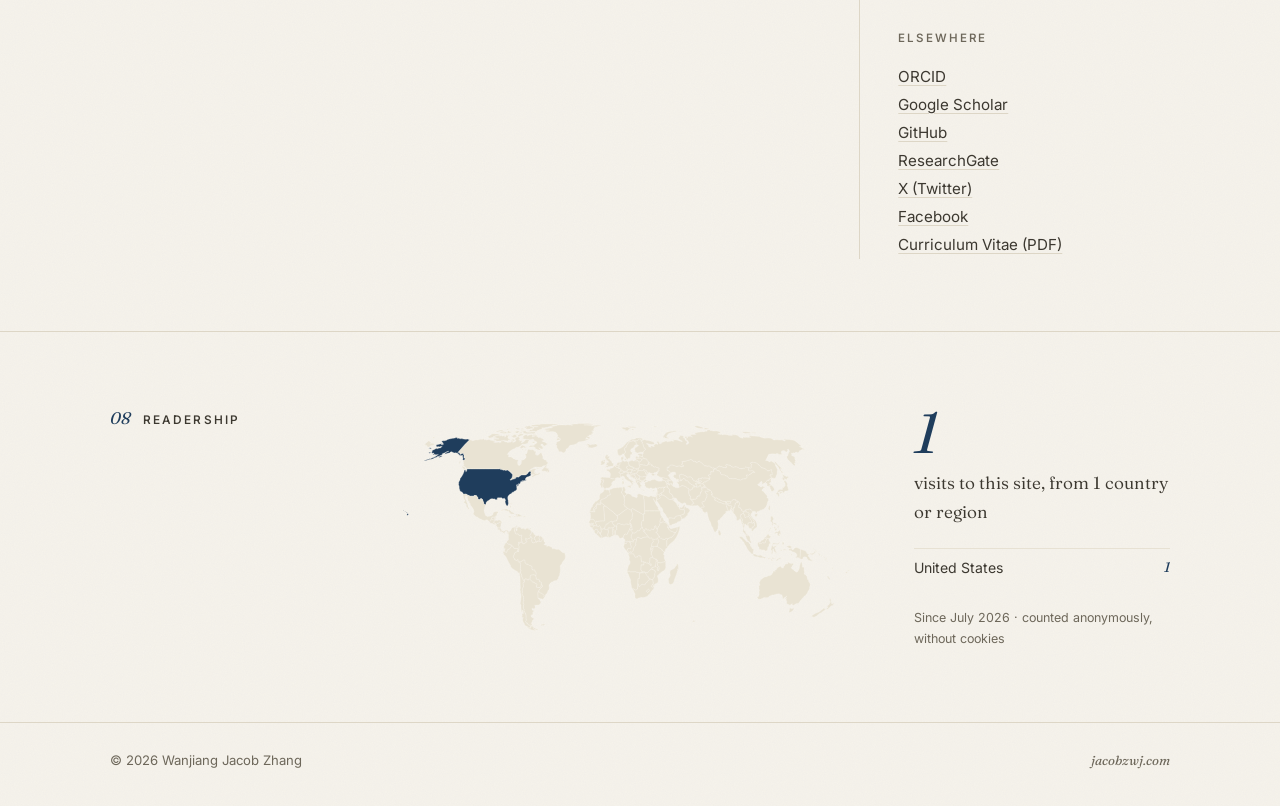
==== commit 5800136c: "Merge affiliation into letterhead-style kicker" ====
--- a/index.html
+++ b/index.html
@@ -74,7 +74,7 @@
 <section class="hero">
   <div class="wrap hero-grid">
     <div class="hero-copy">
-      <p class="kicker reveal"><span class="kick-line">Research Assistant Professor</span><span class="kick-line kick-line-2">The Hong Kong Polytechnic University</span></p>
+      <p class="kicker reveal"><span class="kick-line">Research Assistant Professor</span><span class="kick-line kick-line-2">Department of Language Science and Technology</span><span class="kick-line kick-line-2">The Hong Kong Polytechnic University</span></p>
       <h1 class="reveal d1">Wanjiang<br>Jacob&nbsp;Zhang</h1>
       <p class="lede reveal d2">I study how digital technologies reshape human life: the rhythms
       they impose on our days, the interactions their designs invite, and the
@@ -92,7 +92,6 @@
         <span aria-hidden="true">·</span>
         <a href="https://www.facebook.com/zhangwanjiang.job" rel="me">Facebook</a>
       </p>
-      <p class="hero-prov reveal d4">Department of Language Science and Technology, Faculty of Humanities</p>
     </div>
     <figure class="hero-photo reveal d2">
       <img src="assets/portrait.jpg"
--- a/styles.css
+++ b/styles.css
@@ -149,7 +149,7 @@
   color: var(--accent);
   margin-bottom: 1.6rem;
 }
-.kick-line { display: block; line-height: 2; }
+.kick-line { display: block; line-height: 1.75; }
 .kick-line-2 { color: var(--muted); }
 
 h1 {
@@ -177,7 +177,6 @@
   flex-wrap: wrap;
   gap: .65em;
   align-items: baseline;
-  margin-bottom: 2.4rem;
 }
 .hero-links a {
   text-decoration: none;
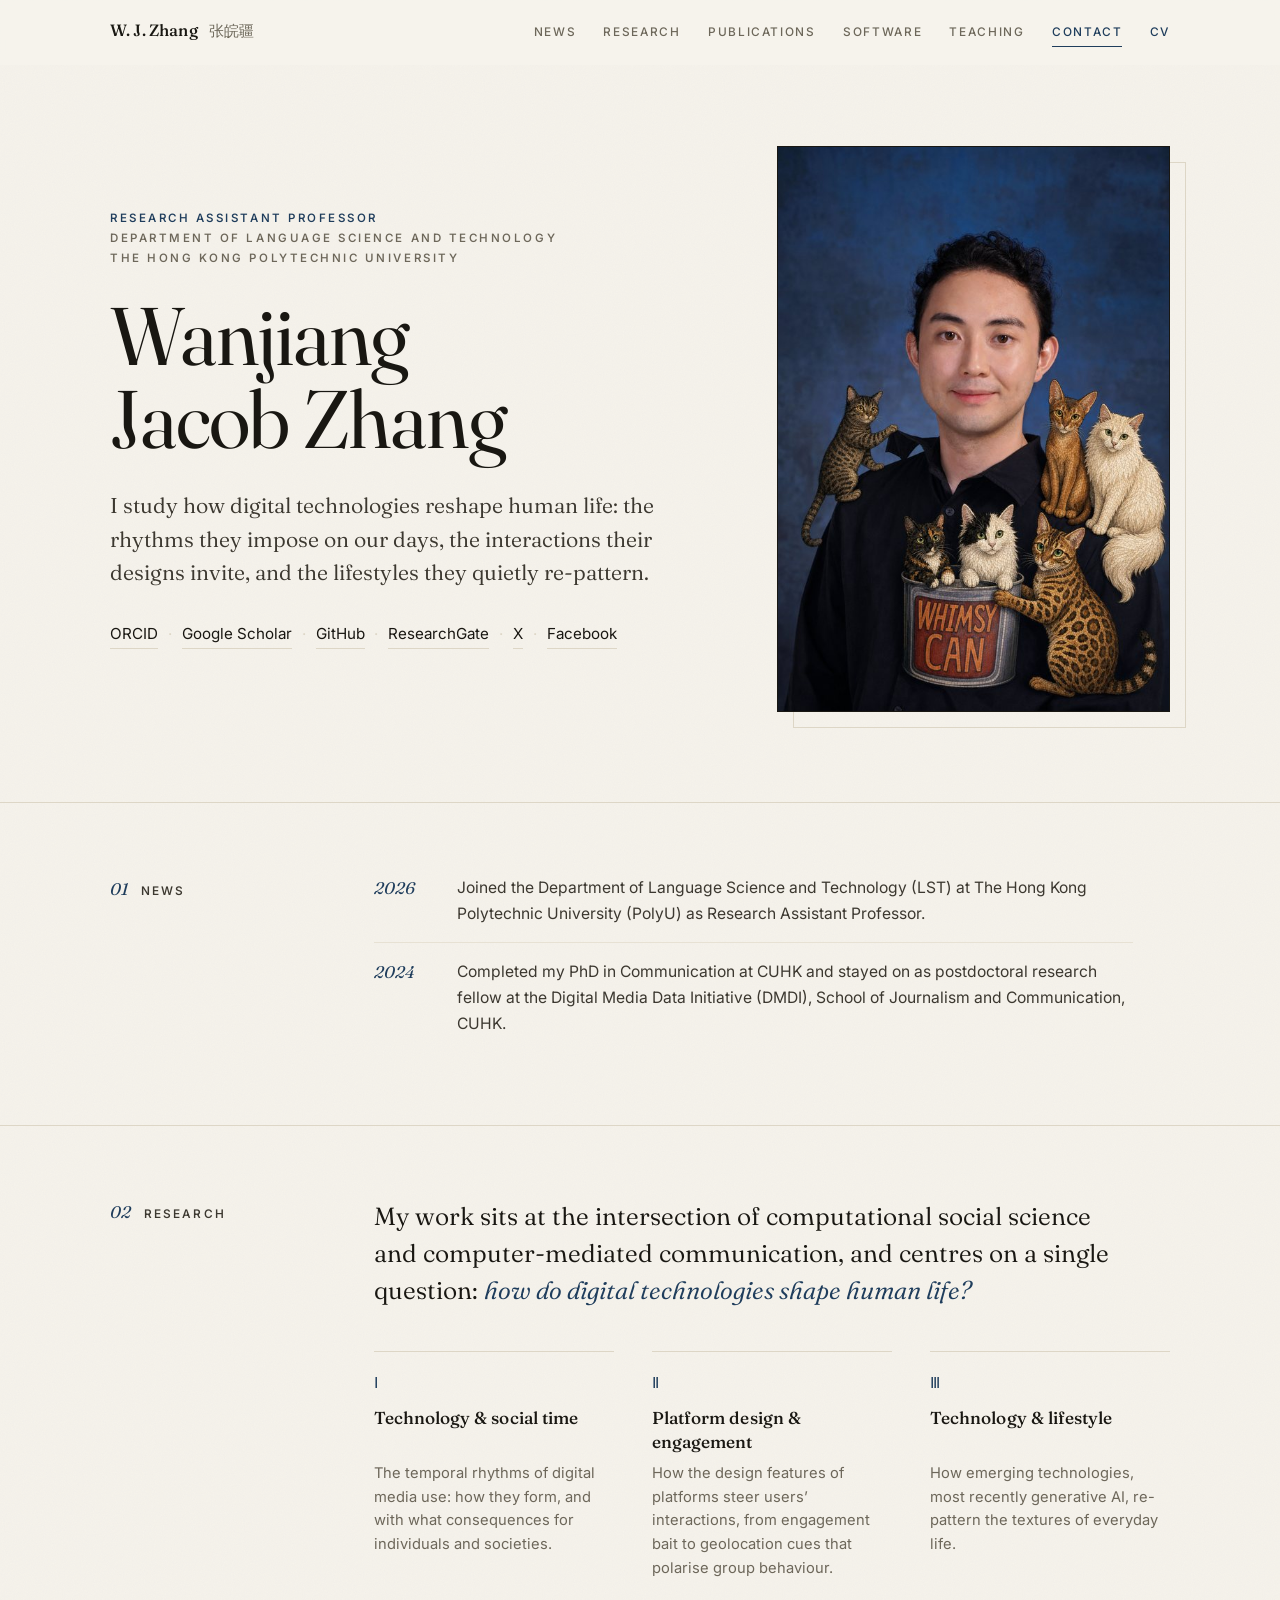
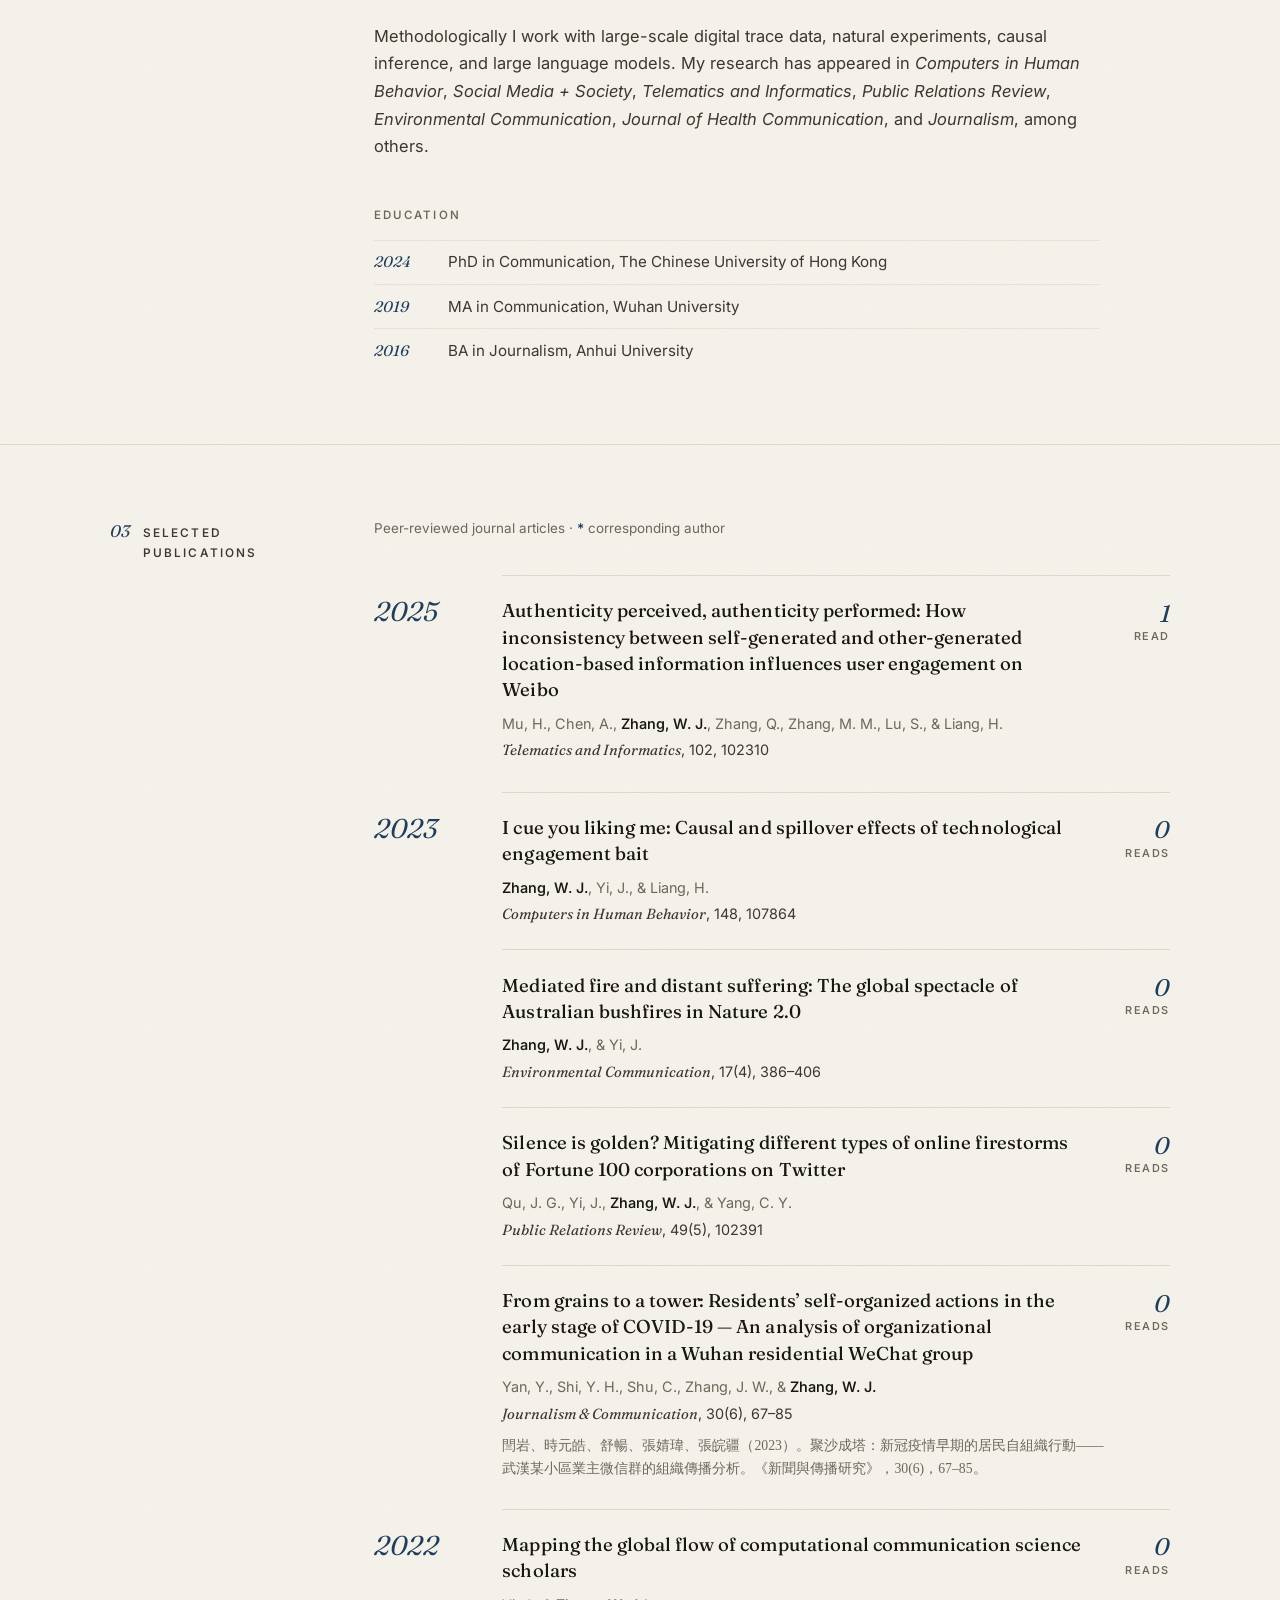
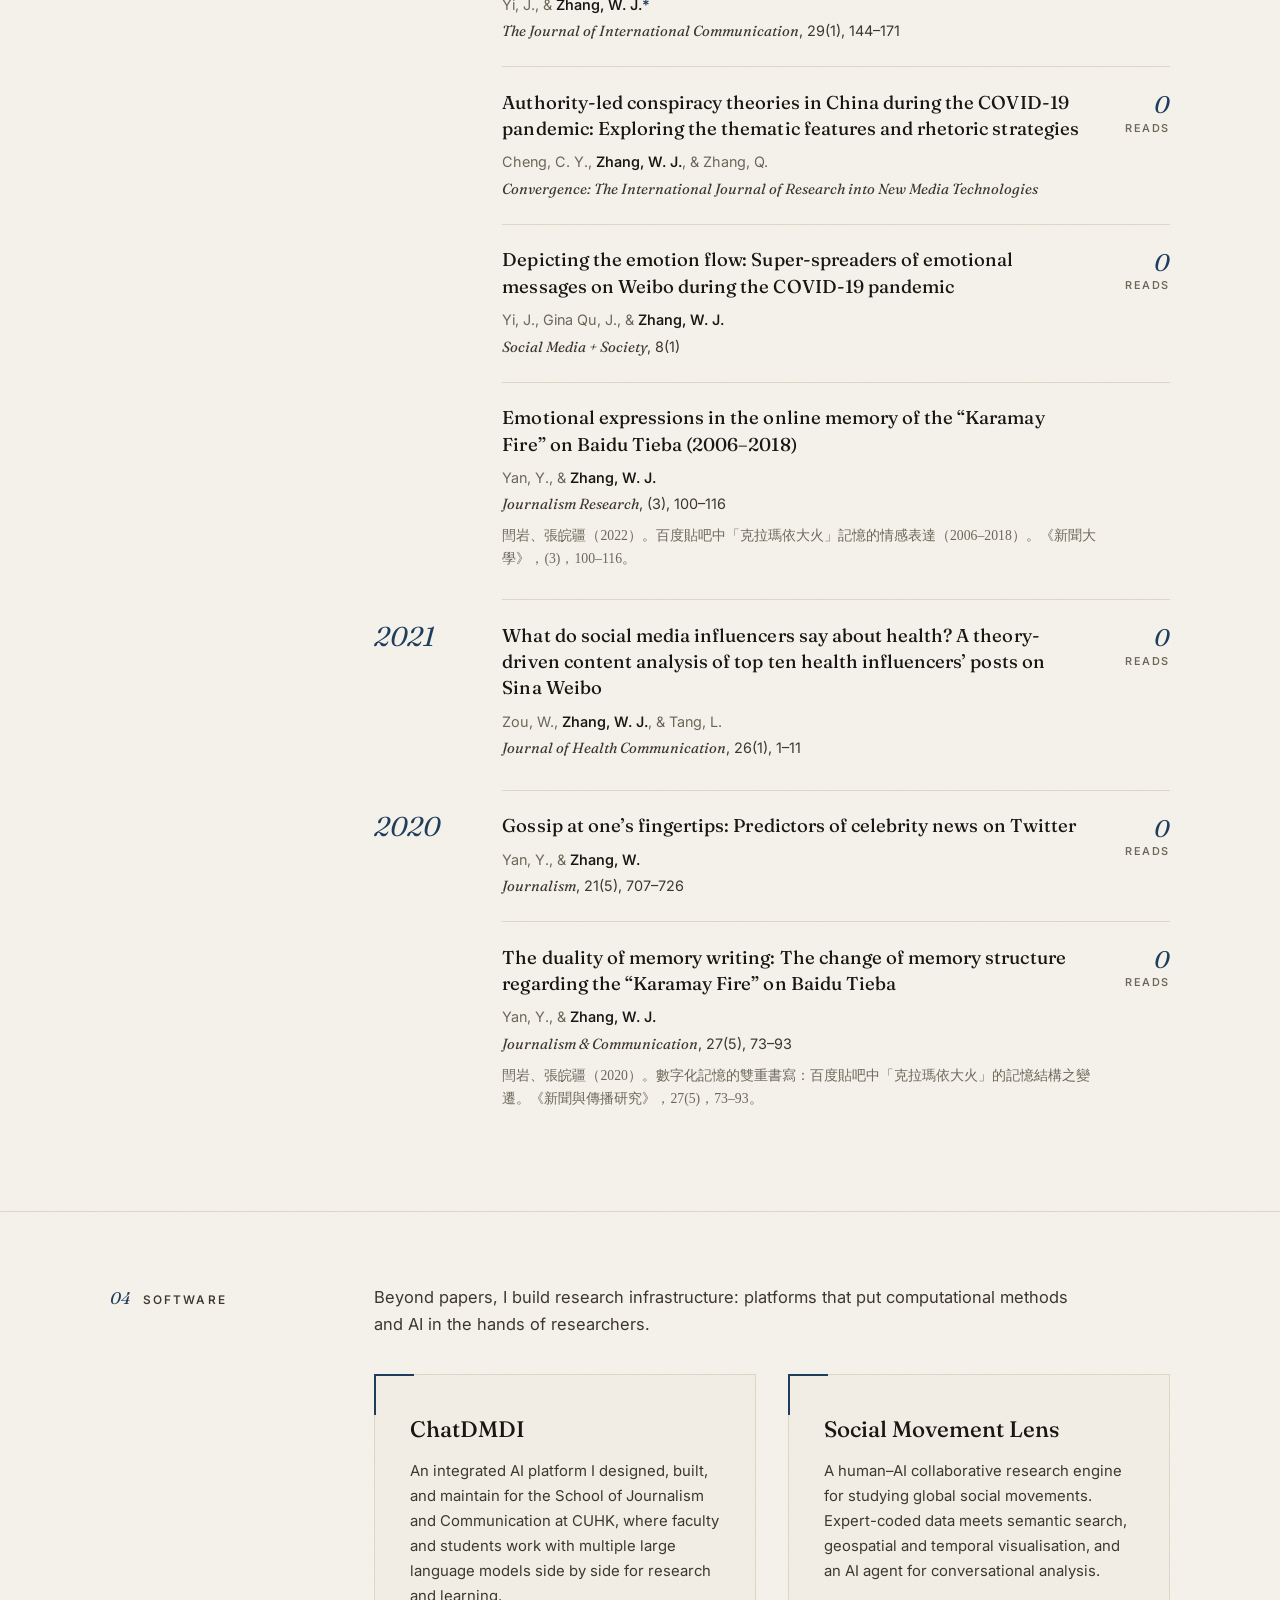
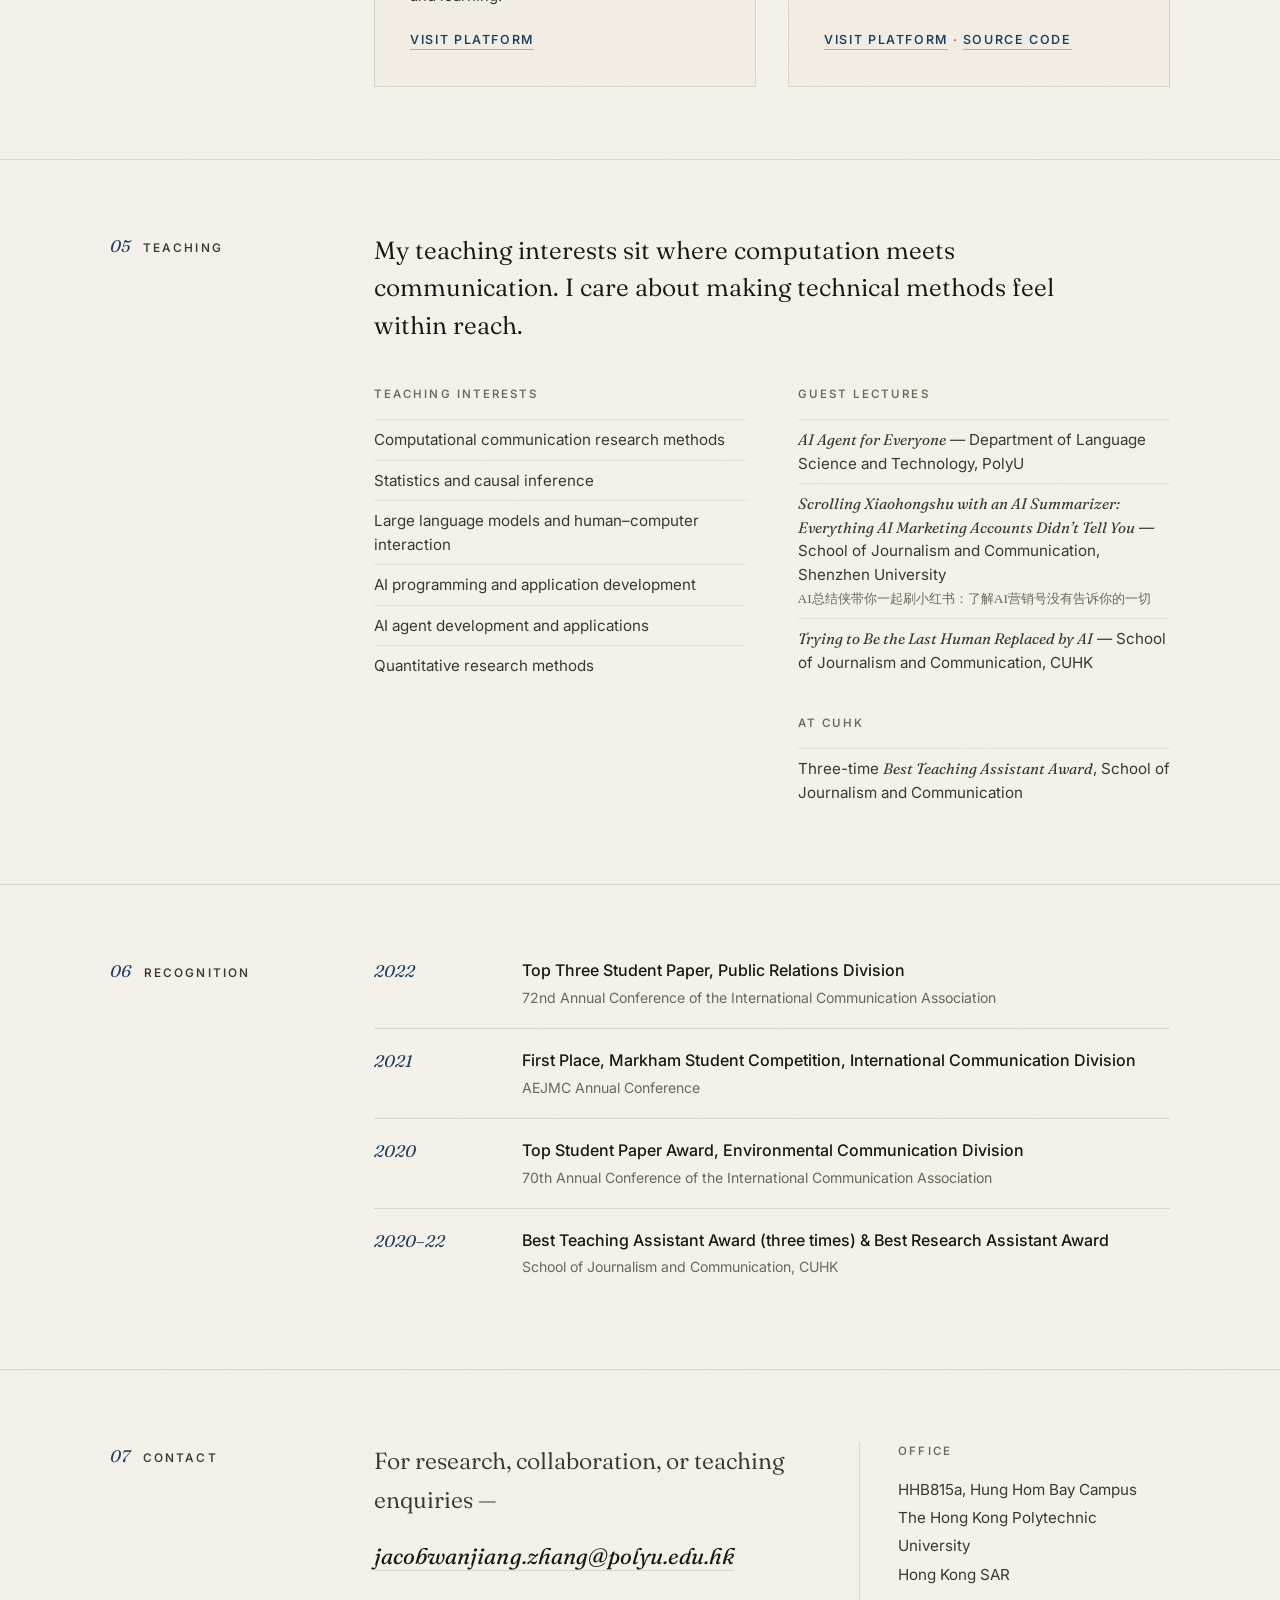
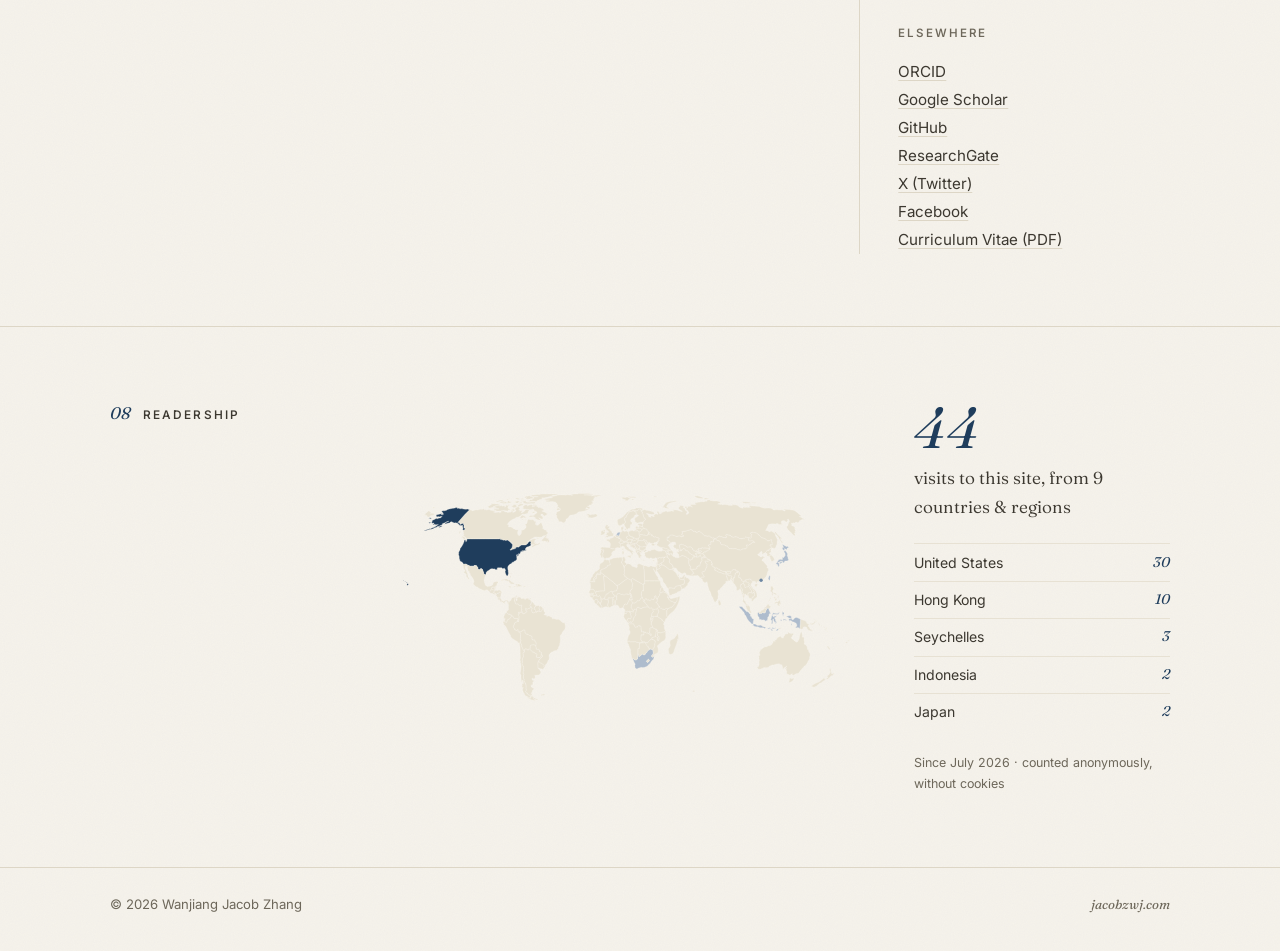
==== commit 5fcc5c27: "Correct BA degree (Journalism), move Zou et al. to 2021, update CV PDF Co-Authored-By: Claude Fable " ====
--- a/index.html
+++ b/index.html
@@ -172,7 +172,7 @@
         <ul class="edu-list">
           <li><span class="edu-year">2024</span><span>PhD in Communication, The Chinese University of Hong Kong</span></li>
           <li><span class="edu-year">2019</span><span>MA in Communication, Wuhan University</span></li>
-          <li><span class="edu-year">2016</span><span>BA in Communication, Anhui University</span></li>
+          <li><span class="edu-year">2016</span><span>BA in Journalism, Anhui University</span></li>
         </ul>
       </div>
     </div>
@@ -255,13 +255,19 @@
       </div>
 
       <div class="year-group reveal">
-        <span class="year">2020</span>
+        <span class="year">2021</span>
         <div class="pubs">
           <article class="pub" data-paper="paper/health-influencers">
             <h3><a href="https://doi.org/10.1080/10810730.2020.1865486" data-goatcounter-click="paper/health-influencers">What do social media influencers say about health? A theory-driven content analysis of top ten health influencers’ posts on Sina Weibo</a></h3>
             <p class="authors">Zou, W., <strong>Zhang, W. J.</strong>, &amp; Tang, L.</p>
             <p class="meta"><em>Journal of Health Communication</em>, 26(1), 1–11</p>
           </article>
+        </div>
+      </div>
+
+      <div class="year-group reveal">
+        <span class="year">2020</span>
+        <div class="pubs">
           <article class="pub" data-paper="paper/celebrity-gossip">
             <h3><a href="https://doi.org/10.1177/1464884918791349" data-goatcounter-click="paper/celebrity-gossip">Gossip at one’s fingertips: Predictors of celebrity news on Twitter</a></h3>
             <p class="authors">Yan, Y., &amp; <strong>Zhang, W.</strong></p>
--- a/styles.css
+++ b/styles.css
@@ -293,8 +293,13 @@
   font-family: var(--serif);
   font-weight: 500;
   font-size: 1.08rem;
+  line-height: 1.35;
   margin-bottom: .55rem;
   letter-spacing: .002em;
+}
+/* Reserve two title lines in the 3-column layout so paragraphs align */
+@media (min-width: 901px) {
+  .area h3 { min-height: 2.7em; }
 }
 .area p { font-size: .92rem; line-height: 1.62; color: var(--muted); }
 
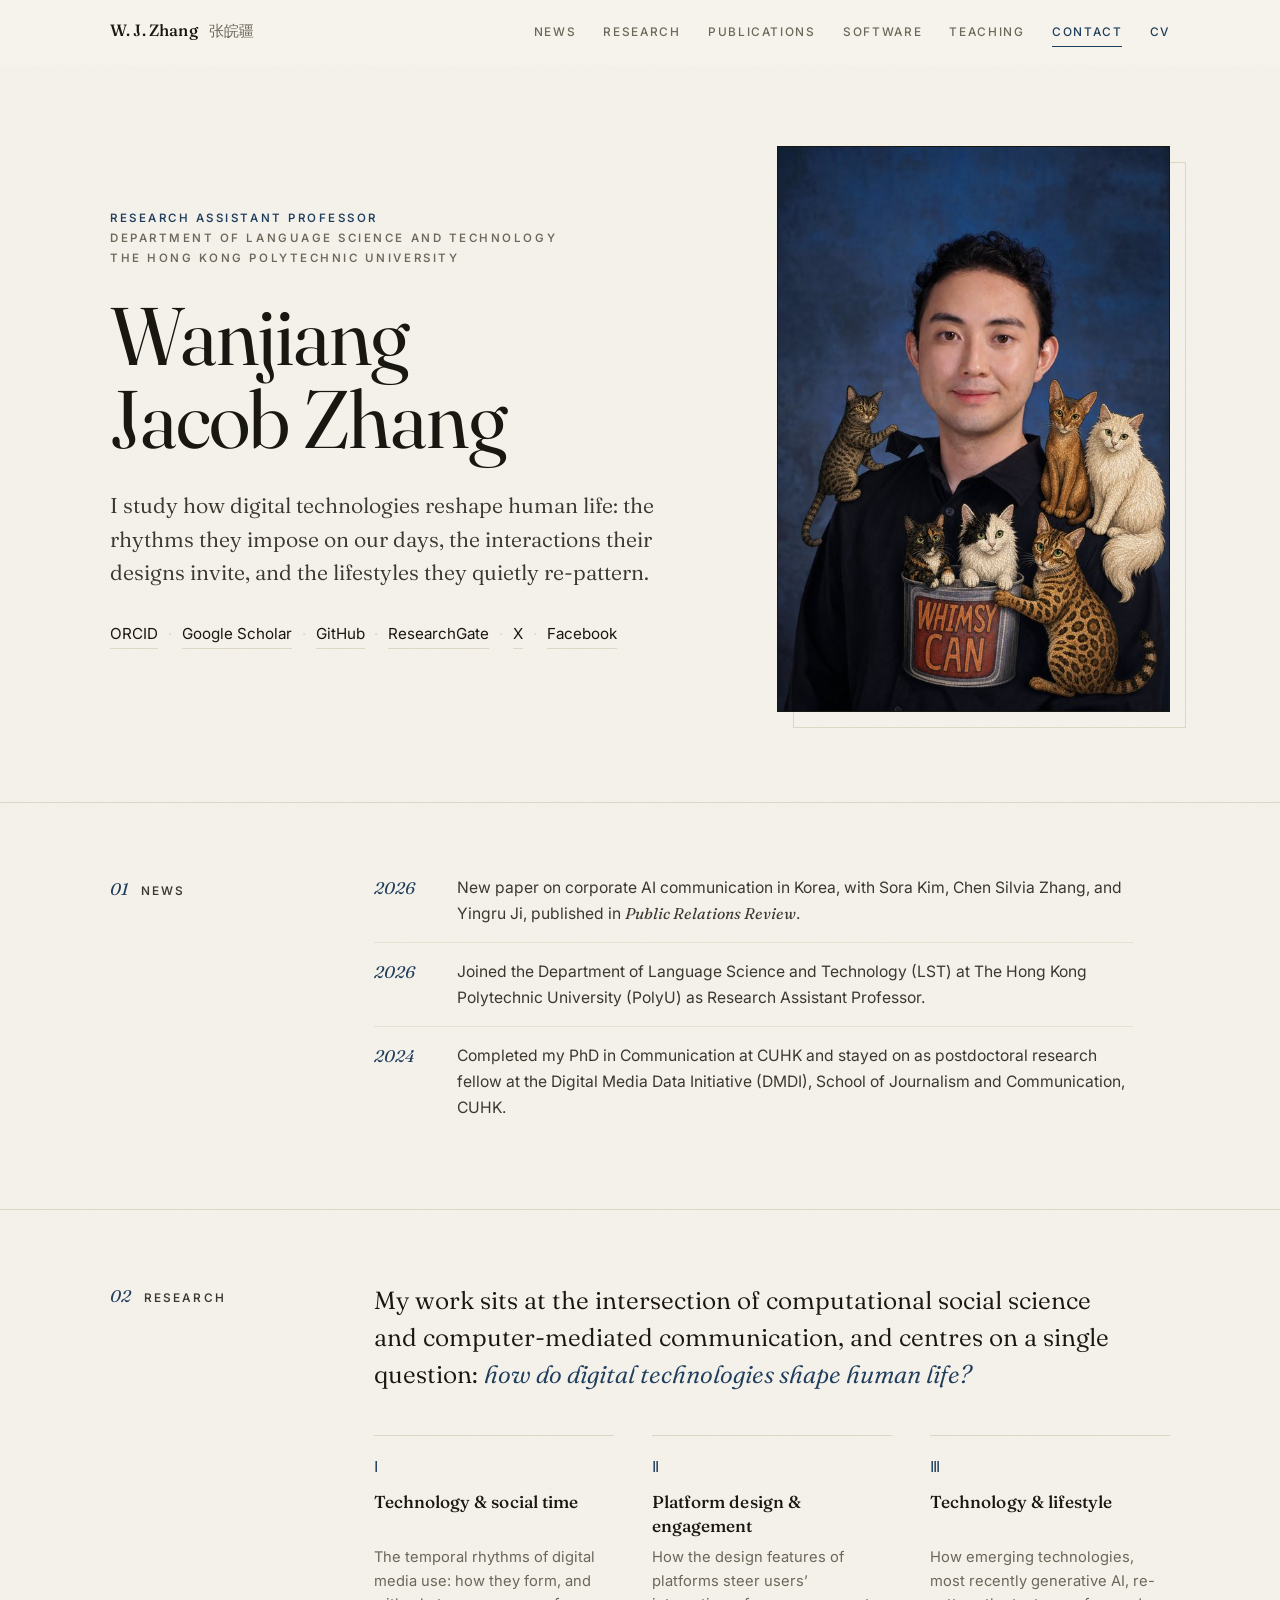
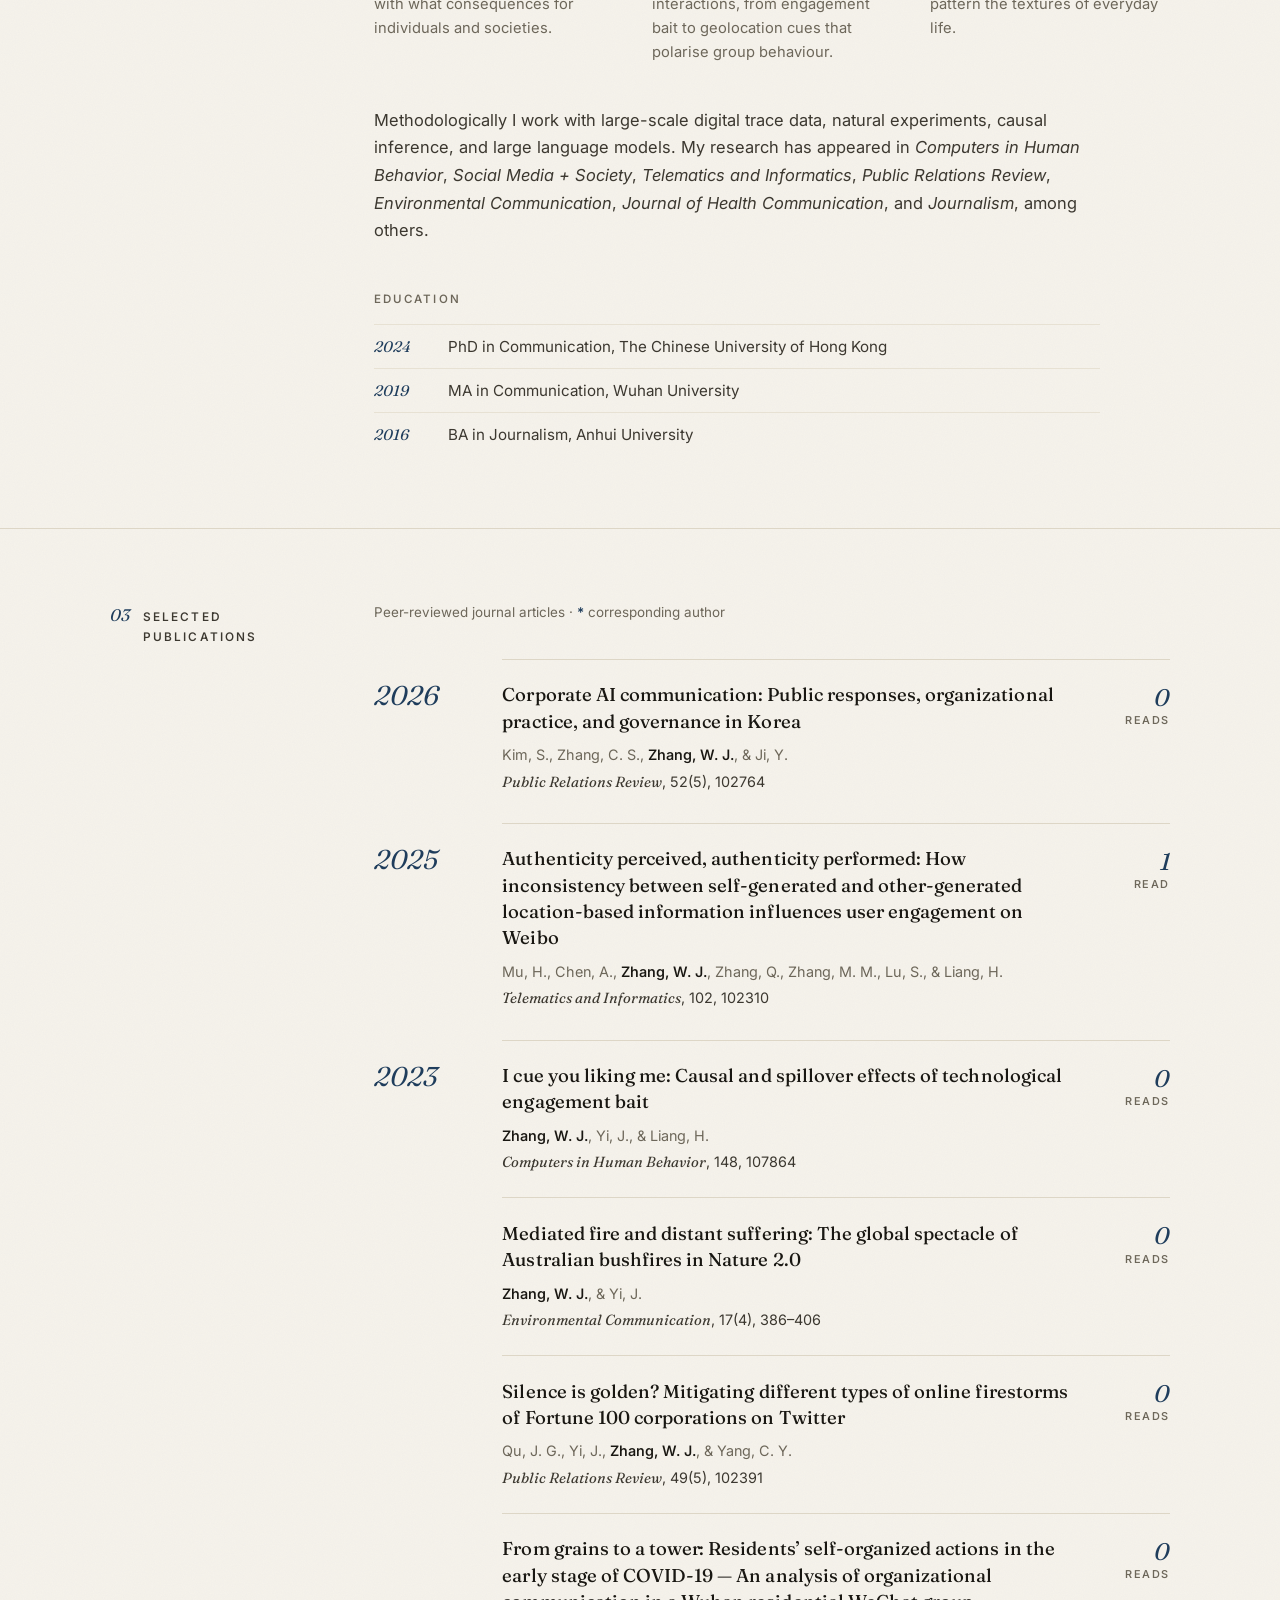
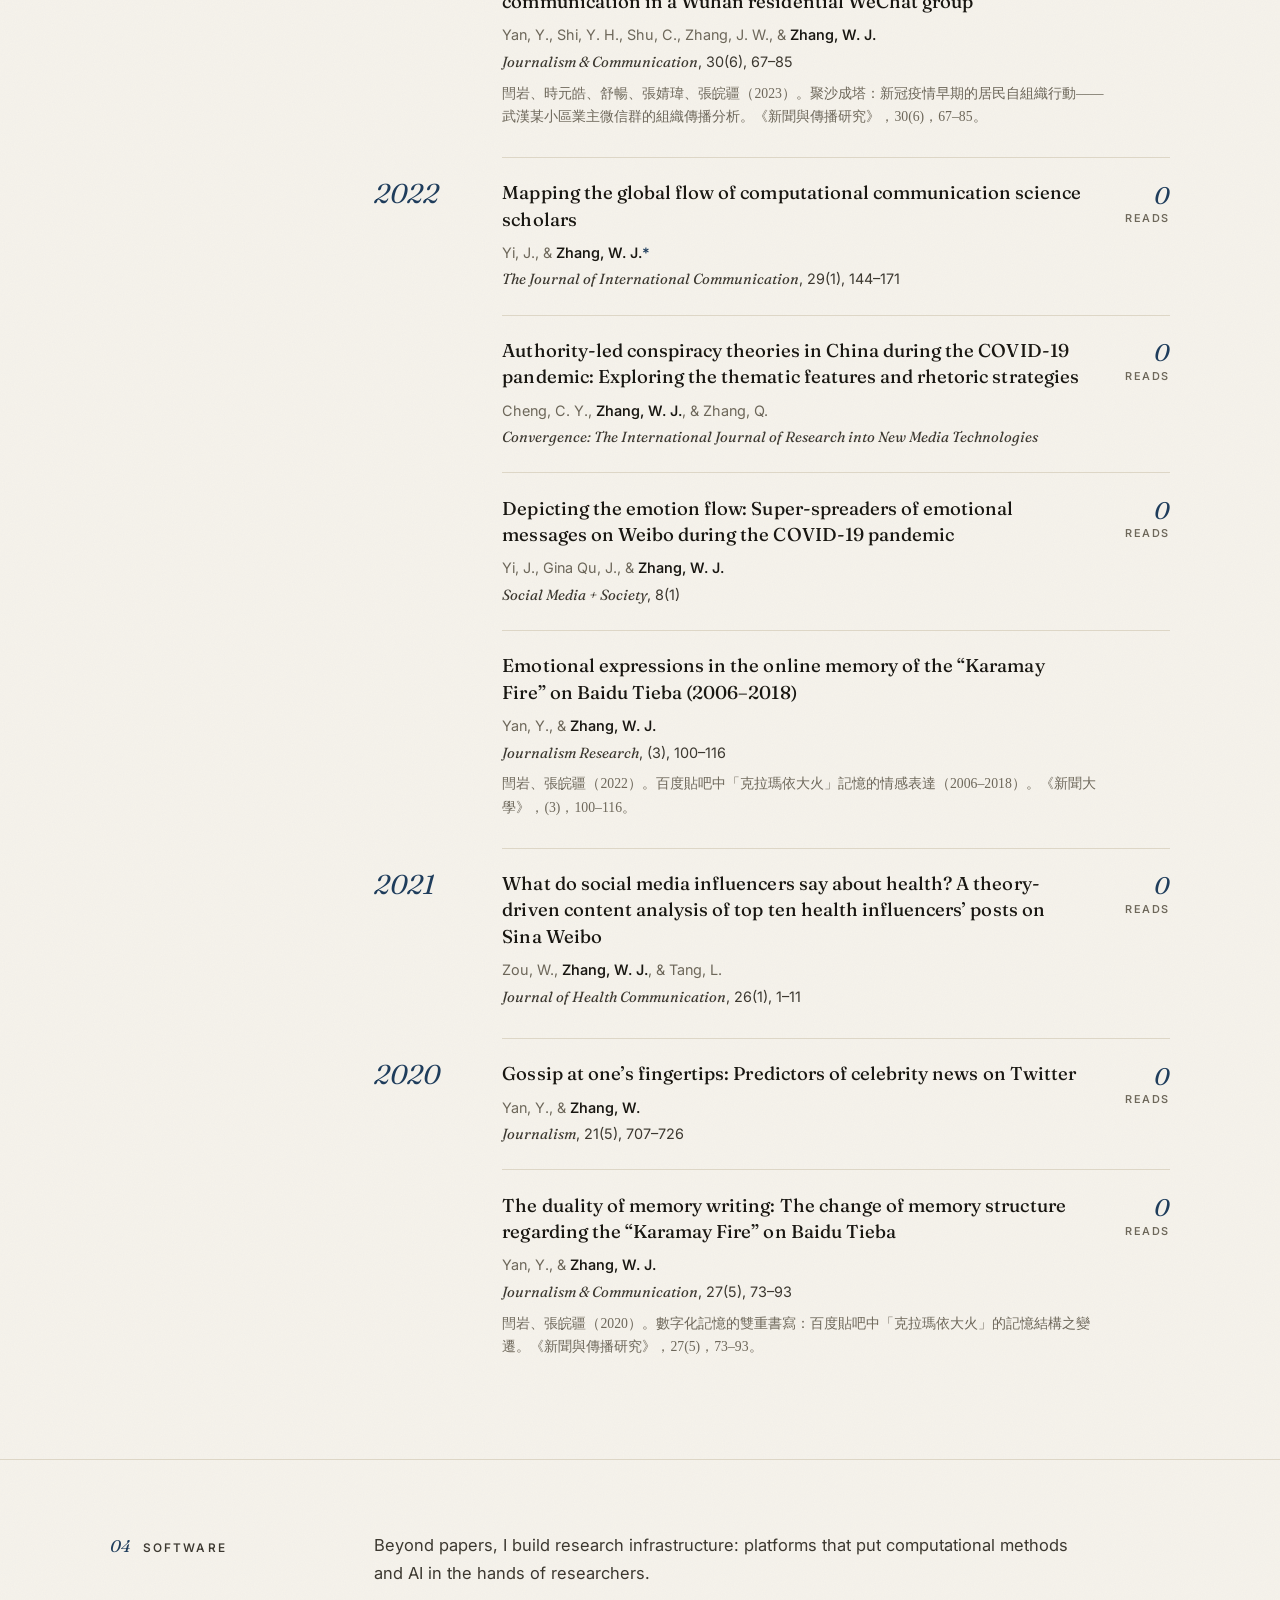
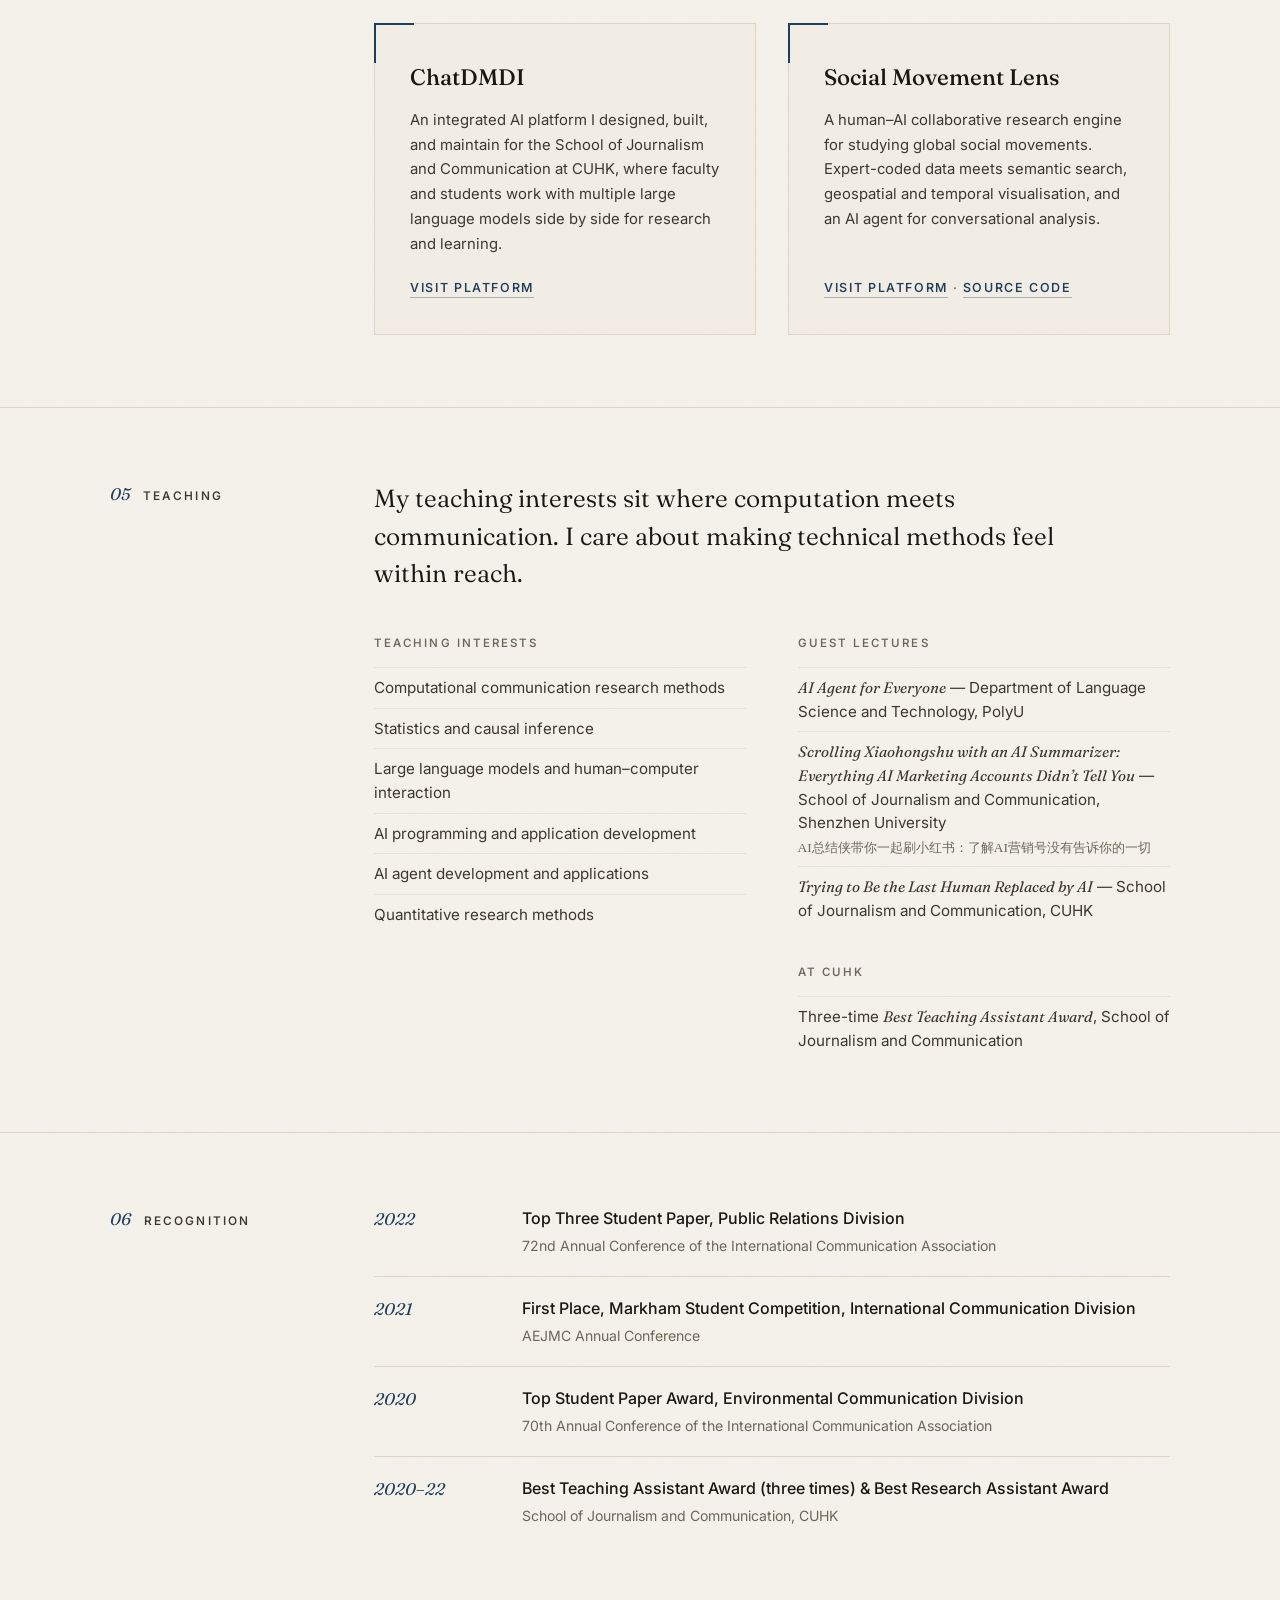
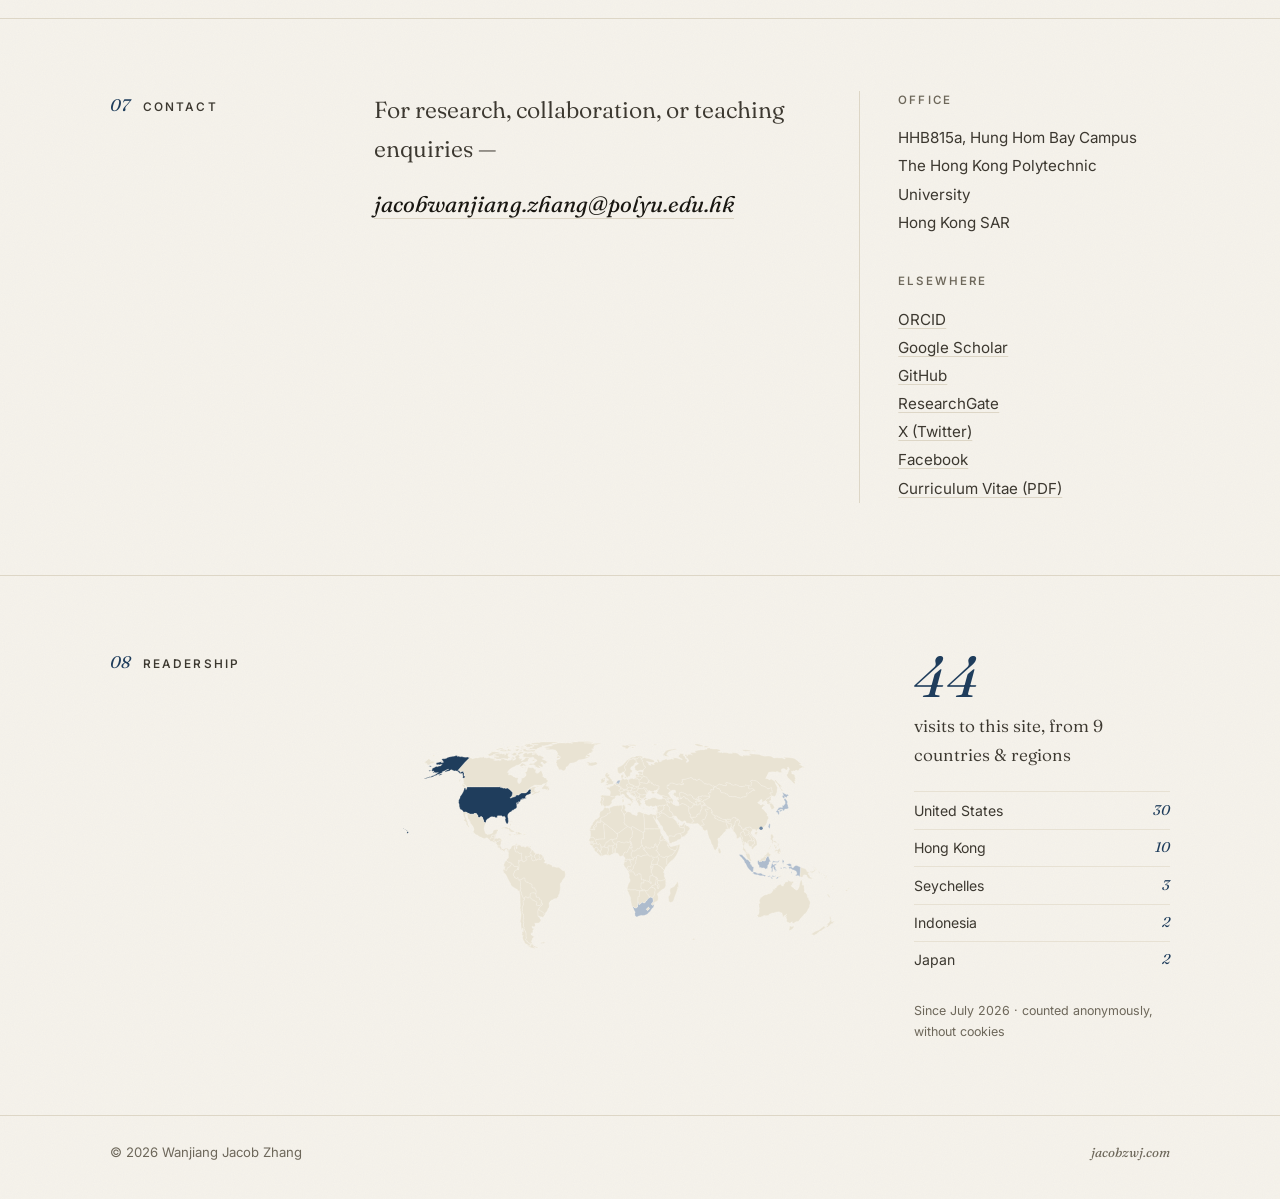
==== commit d71c165e: "Add Kim et al. (2026) Public Relations Review paper; news item; CV PDF Co-Authored-By: Claude Fable " ====
--- a/index.html
+++ b/index.html
@@ -113,6 +113,11 @@
       <ul class="news-list">
         <li class="reveal">
           <span class="news-date">2026</span>
+          <p>New paper on corporate AI communication in Korea, with Sora Kim, Chen Silvia Zhang,
+          and Yingru Ji, published in <em>Public Relations Review</em>.</p>
+        </li>
+        <li class="reveal">
+          <span class="news-date">2026</span>
           <p>Joined the Department of Language Science and Technology (LST) at The Hong Kong
           Polytechnic University (PolyU) as Research Assistant Professor.</p>
         </li>
@@ -188,6 +193,17 @@
     </div>
     <div class="section-body">
       <p class="note reveal">Peer-reviewed journal articles · <span class="ast">*</span> corresponding author</p>
+
+      <div class="year-group reveal">
+        <span class="year">2026</span>
+        <div class="pubs">
+          <article class="pub" data-paper="paper/corporate-ai-communication">
+            <h3><a href="https://doi.org/10.1016/j.pubrev.2026.102764" data-goatcounter-click="paper/corporate-ai-communication">Corporate AI communication: Public responses, organizational practice, and governance in Korea</a></h3>
+            <p class="authors">Kim, S., Zhang, C. S., <strong>Zhang, W. J.</strong>, &amp; Ji, Y.</p>
+            <p class="meta"><em>Public Relations Review</em>, 52(5), 102764</p>
+          </article>
+        </div>
+      </div>
 
       <div class="year-group reveal">
         <span class="year">2025</span>
